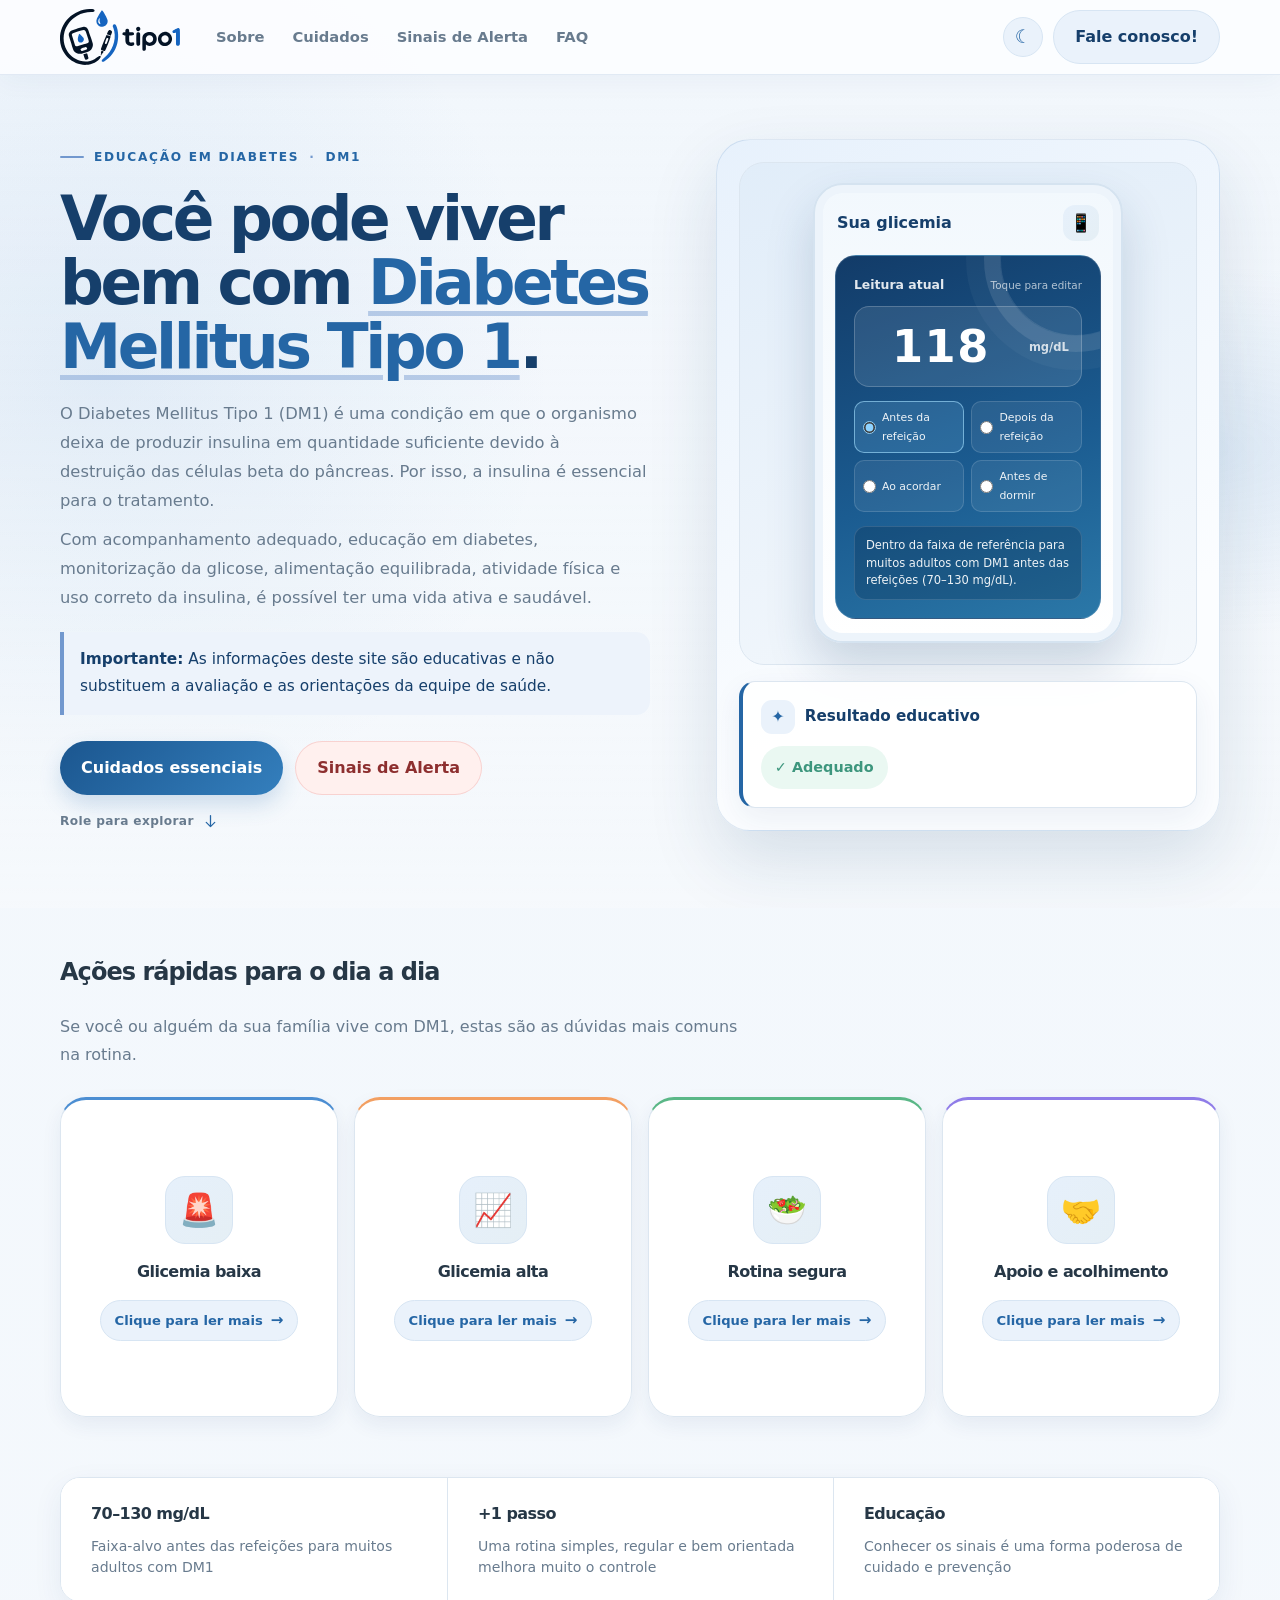
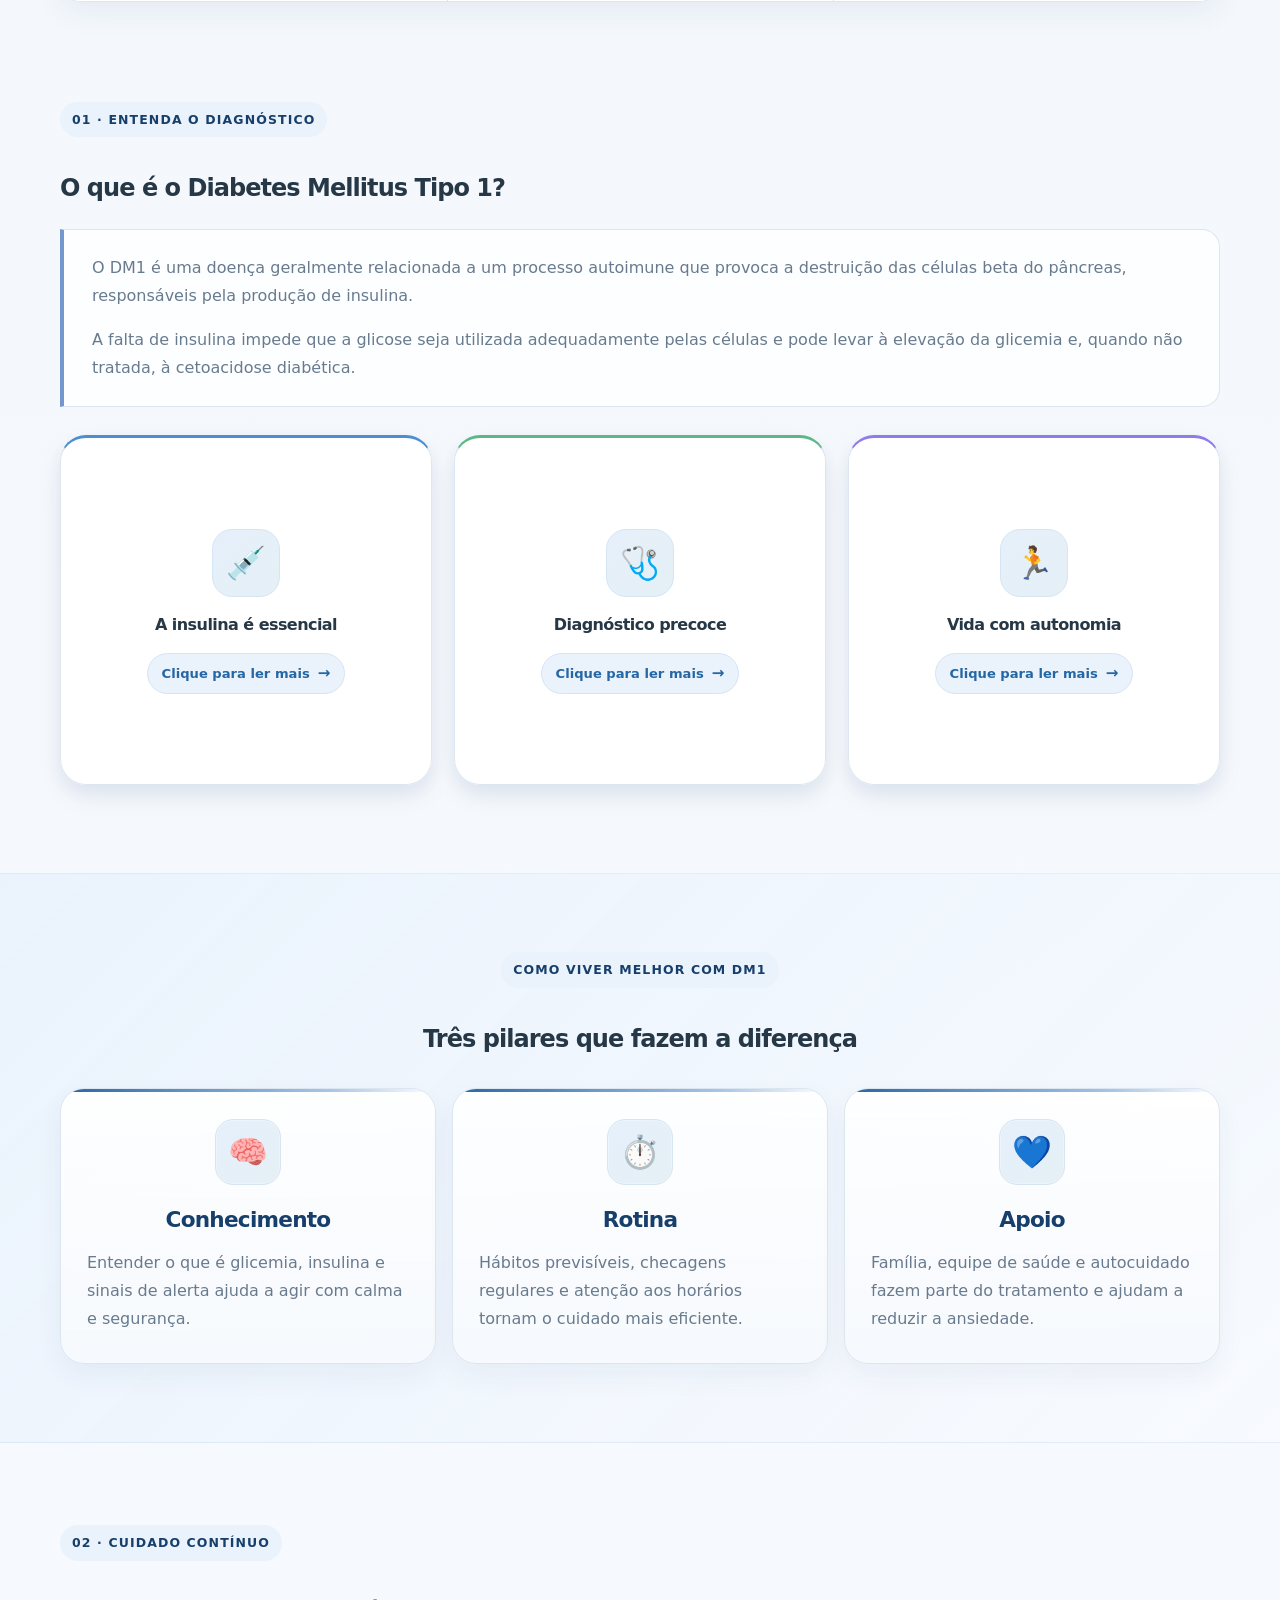
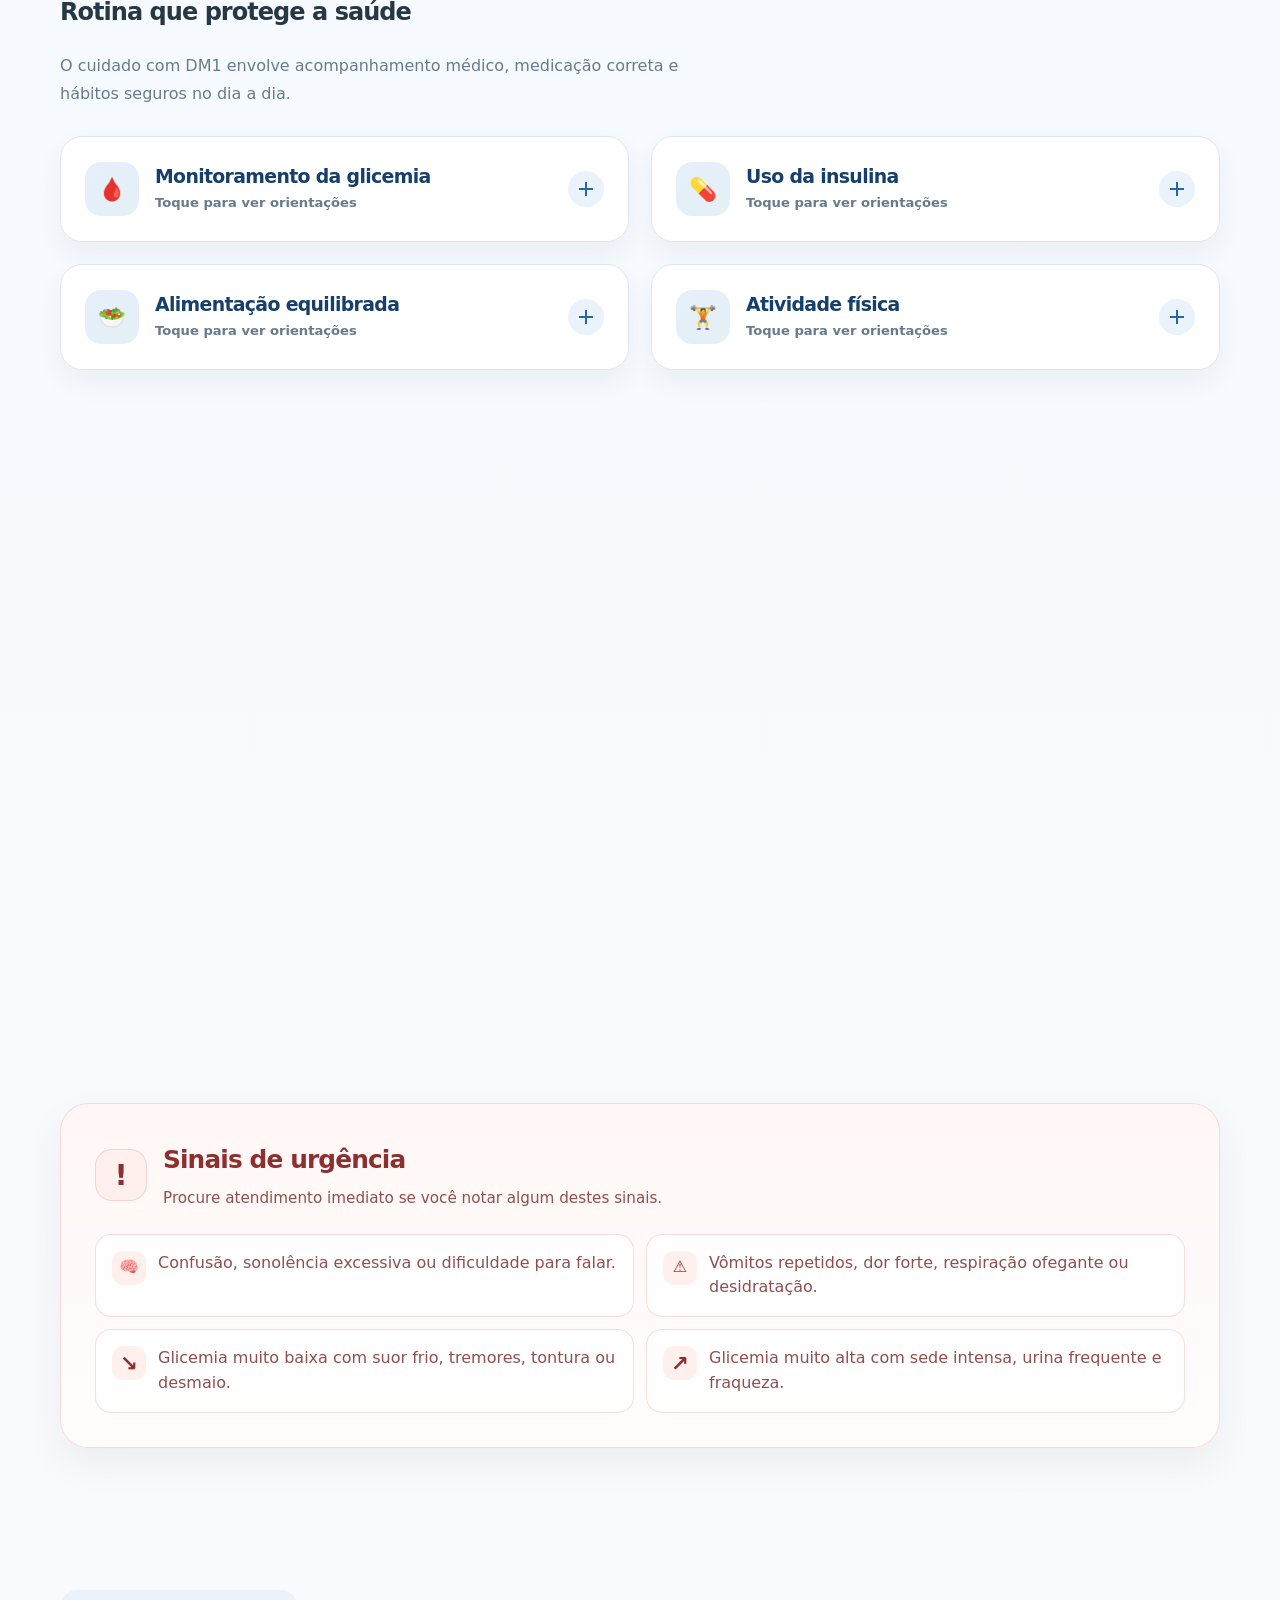
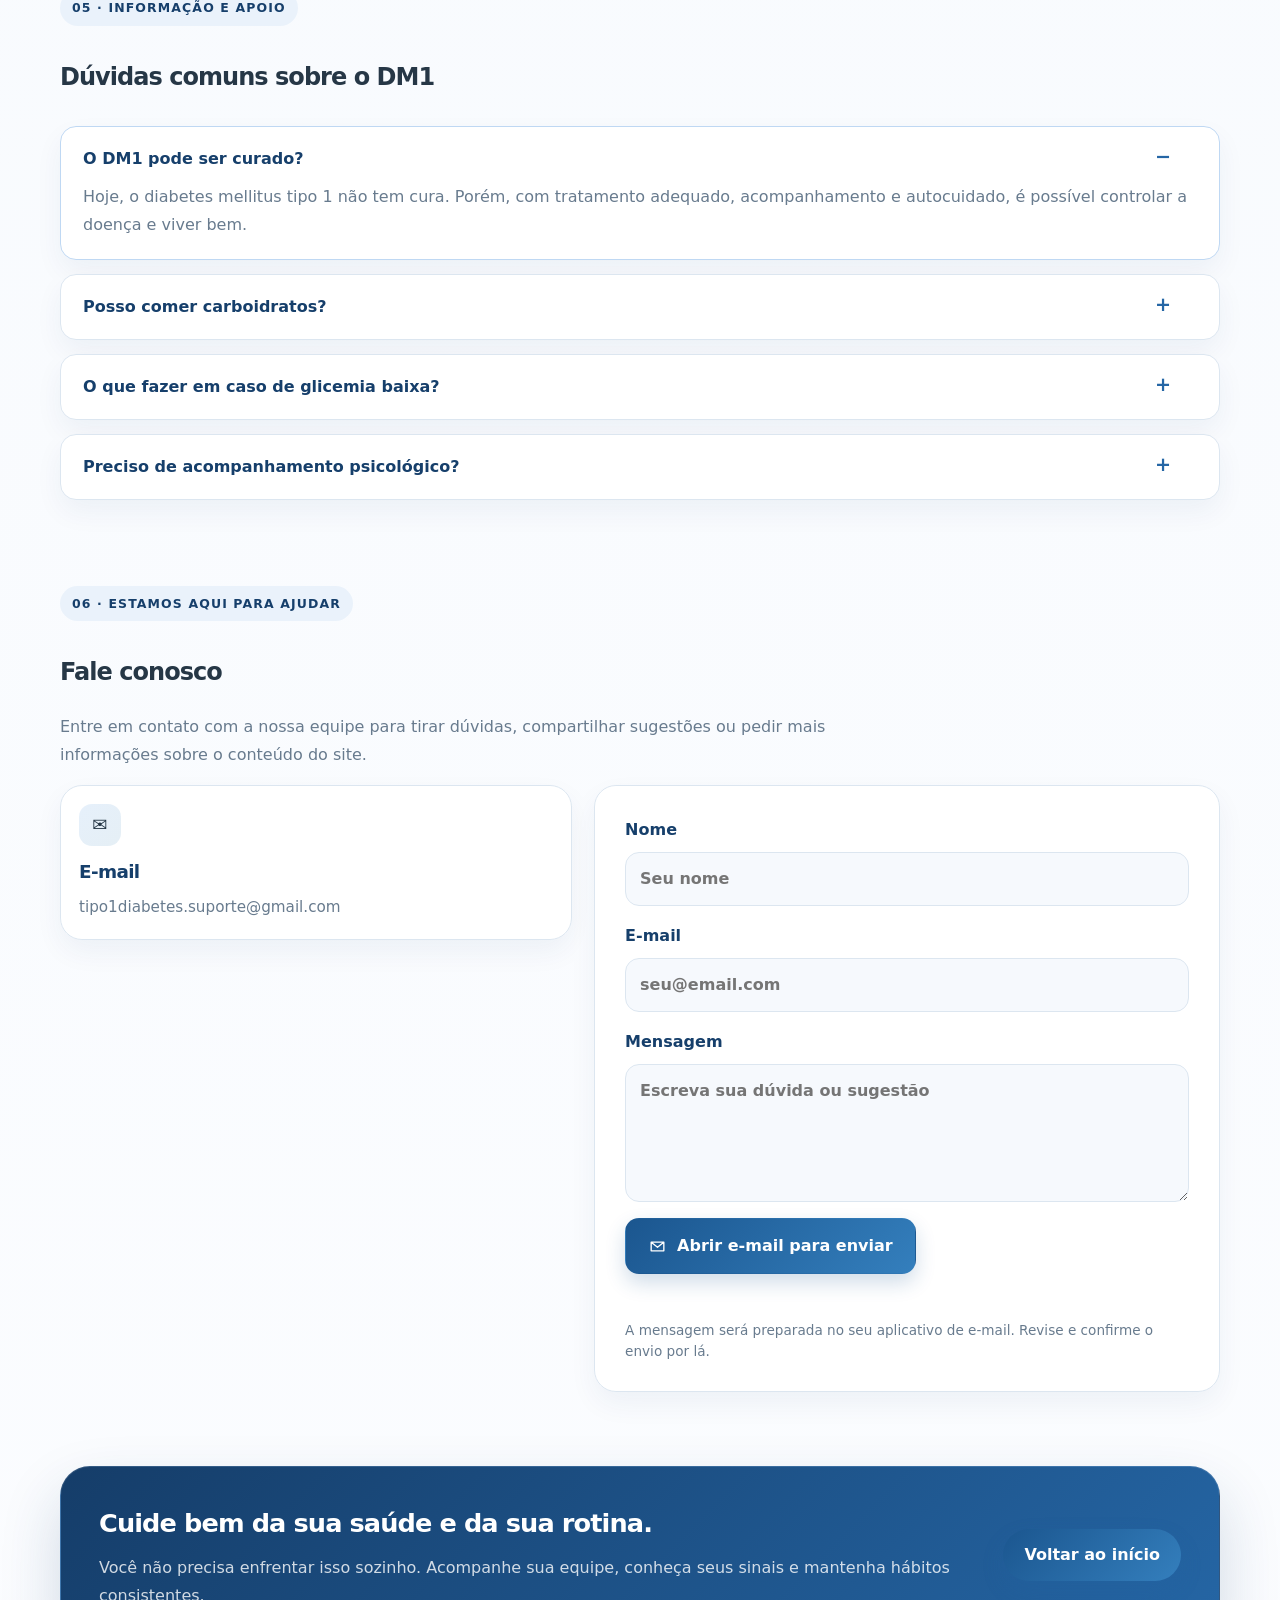
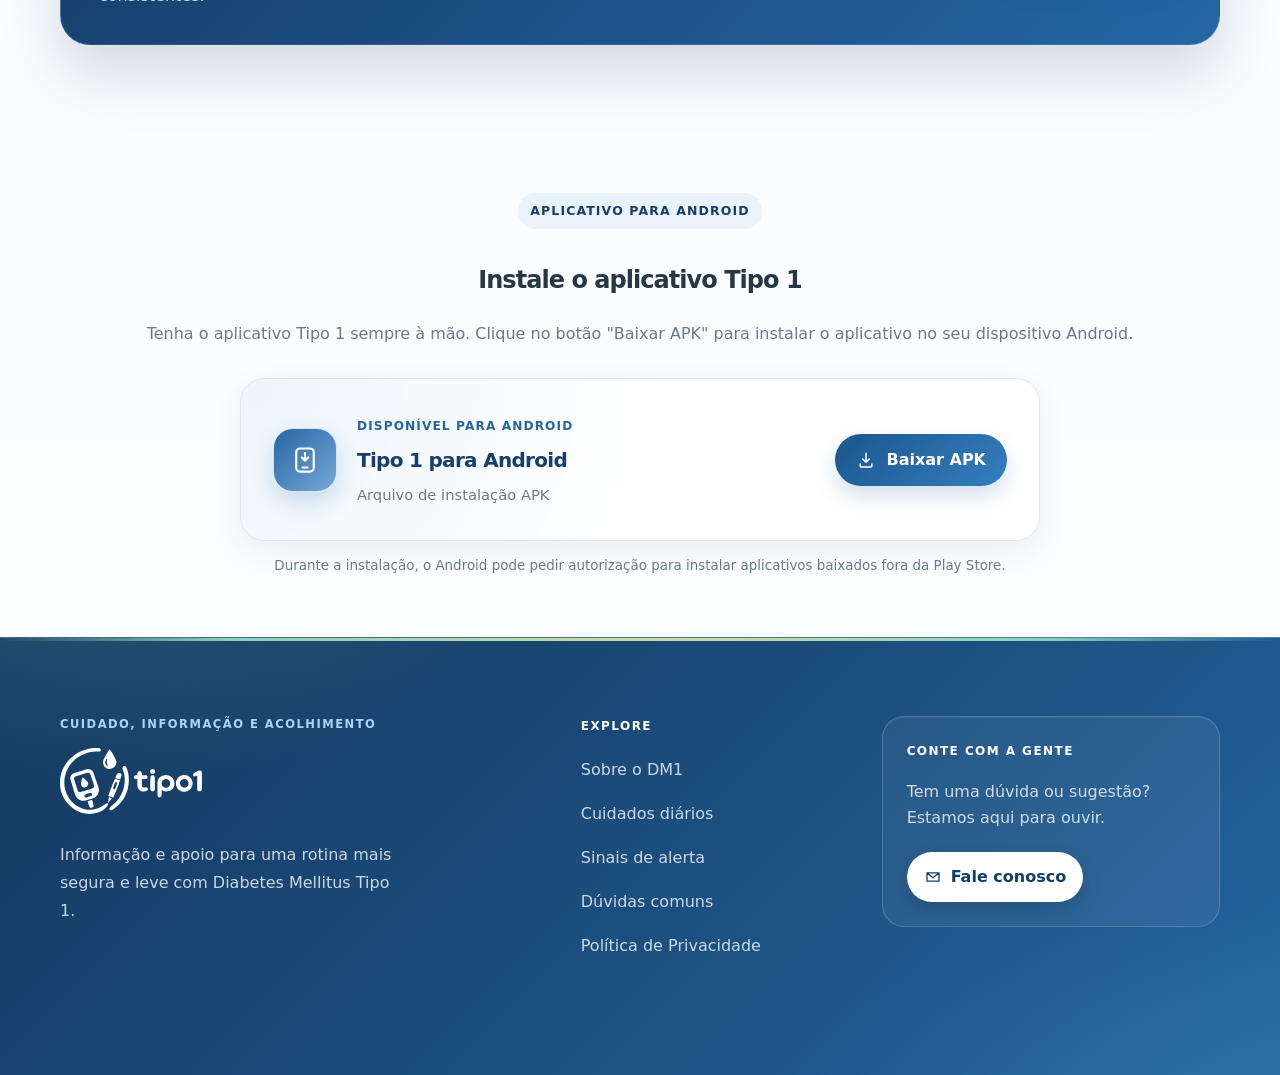
==== index.html @ e5e7ee4b "first commit" ====
<!DOCTYPE html>
<html lang="pt-BR">
<head>
    <meta charset="UTF-8">
    <meta name="viewport" content="width=device-width, initial-scale=1.0">
    <meta name="color-scheme" content="light dark">
    <meta name="description" content="Site informativo para pacientes com diabetes mellitus tipo 1 (DM1), com dicas de autocuidado, alimentação, sinais de alerta e orientações gerais.">
    <title>Tipo 1 | Educação em Diabetes</title>
    <link rel="icon" type="image/svg+xml" href="logo_topo.svg">
    <link rel="stylesheet" href="style.css?v=34">
</head>
<body>
    <!-- Indicador visual do progresso de rolagem. -->
    <div class="scroll-progress" aria-hidden="true">
        <span class="scroll-progress__bar" id="scroll-progress-bar"></span>
    </div>
    <!-- Cabeçalho fixo com navegação, tema e acesso ao contato. -->
    <header>
        <div class="container nav">
            <a href="#top" class="brand" aria-label="Página inicial">
                <img class="brand-logo" src="logo_3.svg" alt="Tipo 1 — Educação em Diabetes">
            </a>
            <nav class="nav-links" aria-label="Navegação principal">
                <a href="#sobre">Sobre</a>
                <a href="#cuidados">Cuidados</a>
                <a href="#alertas">Sinais de Alerta</a>
                <a href="#faq">FAQ</a>
            </nav>
            <button class="theme-toggle" id="theme-toggle" type="button" aria-pressed="false" aria-label="Ativar tema escuro" title="Alternar tema">
                <span class="theme-toggle-icon" aria-hidden="true">☾</span>
            </button>
            <a class="button-secondary" href="#contato">Fale conosco!</a>
        </div>
    </header>

    <main id="top">
        <!-- Apresentação inicial e simulador educativo de glicemia. -->
        <section class="hero">
            <div class="container hero-grid">
                <div>
                    <span class="hero-kicker">Educação em diabetes <span aria-hidden="true">·</span> DM1</span>
                    <h1>Você pode viver bem com <span class="highlight">Diabetes Mellitus Tipo 1</span>.</h1>
                    <div class="subtitle">
                        <p>O Diabetes Mellitus Tipo 1 (DM1) é uma condição em que o organismo deixa de produzir insulina em quantidade suficiente devido à destruição das células beta do pâncreas. Por isso, a insulina é essencial para o tratamento.</p>
                        <details class="hero-more" open>
                            <summary>Como é possível viver bem com DM1?</summary>
                            <p>Com acompanhamento adequado, educação em diabetes, monitorização da glicose, alimentação equilibrada, atividade física e uso correto da insulina, é possível ter uma vida ativa e saudável.</p>
                        </details>
                        <p class="medical-note"><strong>Importante:</strong> As informações deste site são educativas e não substituem a avaliação e as orientações da equipe de saúde.</p>
                    </div>
                    <div class="hero-actions">
                        <a class="button" href="#cuidados">Cuidados essenciais</a>
                        <a class="button-secondary" href="#alertas">Sinais de Alerta</a>
                    </div>
                    <span class="hero-scroll-cue" aria-hidden="true">
                        <span>Role para explorar</span>
                        <svg viewBox="0 0 20 20" fill="none" focusable="false">
                            <path d="M10 3v13m-5-5 5 5 5-5" stroke="currentColor" stroke-width="1.5" stroke-linecap="round" stroke-linejoin="round"/>
                        </svg>
                    </span>
                </div>

                <div class="hero-card">
                    <svg class="hero-art" viewBox="0 0 520 420" fill="none" aria-hidden="true" focusable="false">
                        <circle cx="260" cy="210" r="174" stroke="currentColor" stroke-width="1.5" stroke-dasharray="3 9"/>
                        <circle cx="260" cy="210" r="132" stroke="currentColor" stroke-width="1.5" opacity=".55"/>
                        <path d="M45 256h94l28-50 36 92 39-146 38 104 28-45 26 45h141" stroke="currentColor" stroke-width="3" stroke-linecap="round" stroke-linejoin="round"/>
                        <circle cx="242" cy="152" r="7" fill="currentColor"/>
                        <circle cx="334" cy="256" r="5" fill="currentColor" opacity=".65"/>
                    </svg>
                    <div class="hero-illustration" aria-label="Monitoramento da glicemia">
                        <div class="device">
                            <div class="device-top">
                                <span>Sua glicemia</span>
                                <span>📱</span>
                            </div>
                            <div class="device-screen">
                                <div class="device-header">
                                    <span>Leitura atual</span>
                                    <span class="device-edit-hint">Toque para editar</span>
                                </div>
                                <label for="glicemia" class="sr-only">Informe a glicemia em miligramas por decilitro</label>
                                <div class="device-input-row">
                                    <input id="glicemia" class="device-input" type="number" min="0" step="1" value="118">
                                    <span class="device-unit">mg/dL</span>
                                </div>

                                <div class="measure-options" aria-label="Quando a glicemia foi medida">
                                    <label><input type="radio" name="medida-glicemia" value="antes" checked> Antes da refeição</label>
                                    <label><input type="radio" name="medida-glicemia" value="depois"> Depois da refeição</label>
                                    <label><input type="radio" name="medida-glicemia" value="acordar"> Ao acordar</label>
                                    <label><input type="radio" name="medida-glicemia" value="antes-dormir"> Antes de dormir</label>
                                </div>

                                <div id="glicemia-status" class="result-text" aria-live="polite">Valores-alvo são individualizados. Como referência para muitos adultos com DM1, a SBD usa 70–130 mg/dL antes das refeições e menos de 180 mg/dL após as refeições.</div>
                            </div>
                        </div>
                    </div>
                    <div class="mini-panel" data-state="adequado">
                        <div class="mini-panel-heading">
                            <span class="mini-panel-icon" aria-hidden="true">✦</span>
                            <strong>Resultado educativo</strong>
                        </div>
                        <span id="glicemia-chip" class="chip chip-adequado">Valores variam</span>
                    </div>
                </div>
            </div>
        </section>

        <!-- Cartões rápidos com sinais e orientações essenciais. -->
        <section class="quick-actions" id="acesso-rapido">
            <div class="container">
                <div class="section-header">
                    <h2>Ações rápidas para o dia a dia</h2>
                    <p>Se você ou alguém da sua família vive com DM1, estas são as dúvidas mais comuns na rotina.</p>
                </div>

                <div class="quick-actions-grid">
                    <button class="flashcard quick-card quick-card--blue" type="button" aria-pressed="false" aria-label="Virar cartão sobre glicemia baixa">
                        <span class="flashcard-inner">
                            <span class="flashcard-face flashcard-front">
                                <span class="quick-card__icon" aria-hidden="true">🚨</span>
                                <span class="flashcard-title">Glicemia baixa</span>
                                <span class="flashcard-hint">Clique para ler mais</span>
                            </span>
                            <span class="flashcard-face flashcard-back">
                                <span class="quick-card__icon" aria-hidden="true">✅</span>
                                <span class="flashcard-title">O que observar</span>
                                <span class="flashcard-copy">Sudorese, tremor, tontura ou confusão podem indicar risco de hipoglicemia. Meça a glicemia e siga as orientações da sua equipe de saúde.</span>
                            </span>
                        </span>
                    </button>

                    <button class="flashcard quick-card quick-card--orange" type="button" aria-pressed="false" aria-label="Virar cartão sobre glicemia alta">
                        <span class="flashcard-inner">
                            <span class="flashcard-face flashcard-front">
                                <span class="quick-card__icon" aria-hidden="true">📈</span>
                                <span class="flashcard-title">Glicemia alta</span>
                                <span class="flashcard-hint">Clique para ler mais</span>
                            </span>
                            <span class="flashcard-face flashcard-back">
                                <span class="quick-card__icon" aria-hidden="true">💧</span>
                                <span class="flashcard-title">Sinais que pedem atenção</span>
                                <span class="flashcard-copy">Sede intensa, urina frequente, cansaço e visão turva podem aparecer com glicemia elevada. Registre os valores e confira com a equipe.</span>
                            </span>
                        </span>
                    </button>

                    <button class="flashcard quick-card quick-card--green" type="button" aria-pressed="false" aria-label="Virar cartão sobre rotina segura">
                        <span class="flashcard-inner">
                            <span class="flashcard-face flashcard-front">
                                <span class="quick-card__icon" aria-hidden="true">🥗</span>
                                <span class="flashcard-title">Rotina segura</span>
                                <span class="flashcard-hint">Clique para ler mais</span>
                            </span>
                            <span class="flashcard-face flashcard-back">
                                <span class="quick-card__icon" aria-hidden="true">🥤</span>
                                <span class="flashcard-title">Cuidados do dia a dia</span>
                                <span class="flashcard-copy">Alimentação equilibrada, hidratação, atividade física adequada e acompanhamento médico ajudam a manter o equilíbrio glicêmico.</span>
                            </span>
                        </span>
                    </button>

                    <button class="flashcard quick-card quick-card--purple" type="button" aria-pressed="false" aria-label="Virar cartão sobre apoio e acolhimento">
                        <span class="flashcard-inner">
                            <span class="flashcard-face flashcard-front">
                                <span class="quick-card__icon" aria-hidden="true">🤝</span>
                                <span class="flashcard-title">Apoio e acolhimento</span>
                                <span class="flashcard-hint">Clique para ler mais</span>
                            </span>
                            <span class="flashcard-face flashcard-back">
                                <span class="quick-card__icon" aria-hidden="true">💙</span>
                                <span class="flashcard-title">Você não está sozinho</span>
                                <span class="flashcard-copy">Família, amigos, equipe de saúde e uma rotina consistente fazem muita diferença no cuidado com a diabetes tipo 1.</span>
                            </span>
                        </span>
                    </button>
                </div>
            </div>
        </section>

        <!-- Resumo visual de informações importantes. -->
        <section class="stat-band">
            <div class="container stat-grid">
                <div class="stat-item">
                    <strong>70–130 mg/dL</strong>
                    <span>Faixa-alvo antes das refeições para muitos adultos com DM1</span>
                </div>
                <div class="stat-item">
                    <strong>+1 passo</strong>
                    <span>Uma rotina simples, regular e bem orientada melhora muito o controle</span>
                </div>
                <div class="stat-item">
                    <strong>Educação</strong>
                    <span>Conhecer os sinais é uma forma poderosa de cuidado e prevenção</span>
                </div>
            </div>
        </section>

        <!-- Explicação sobre DM1 e cartões interativos de informação. -->
        <section id="sobre">
            <div class="container">
                <div class="section-header">
                    <span class="eyebrow">01 · Entenda o diagnóstico</span>
                    <h2>O que é o Diabetes Mellitus Tipo 1?</h2>
                    <div class="section-copy">
                        <p>O DM1 é uma doença geralmente relacionada a um processo autoimune que provoca a destruição das células beta do pâncreas, responsáveis pela produção de insulina.</p>
                        <p>A falta de insulina impede que a glicose seja utilizada adequadamente pelas células e pode levar à elevação da glicemia e, quando não tratada, à cetoacidose diabética.</p>
                    </div>
                </div>

                <div class="cards-grid">
                    <button class="flashcard info-card info-flashcard info-flashcard--blue" type="button" aria-pressed="false" aria-label="Virar cartão: a insulina é essencial">
                        <span class="flashcard-inner">
                            <span class="flashcard-face flashcard-front">
                                <span class="quick-card__icon" aria-hidden="true">💉</span>
                                <span class="flashcard-title">A insulina é essencial</span>
                                <span class="flashcard-hint">Clique para ler mais</span>
                            </span>
                            <span class="flashcard-face flashcard-back">
                                <span class="quick-card__icon" aria-hidden="true">🩺</span>
                                <span class="flashcard-title">Tratamento indispensável</span>
                                <span class="flashcard-copy">Para quem tem DM1, a insulina é indispensável. Não interrompa o tratamento por conta própria: a falta de insulina pode causar descompensação metabólica e cetoacidose diabética. O tipo, a dose e os horários devem ser definidos individualmente pela equipe de saúde.</span>
                            </span>
                        </span>
                    </button>

                    <button class="flashcard info-card info-flashcard info-flashcard--green" type="button" aria-pressed="false" aria-label="Virar cartão: diagnóstico precoce">
                        <span class="flashcard-inner">
                            <span class="flashcard-face flashcard-front">
                                <span class="quick-card__icon" aria-hidden="true">🩺</span>
                                <span class="flashcard-title">Diagnóstico precoce</span>
                                <span class="flashcard-hint">Clique para ler mais</span>
                            </span>
                            <span class="flashcard-face flashcard-back">
                                <span class="quick-card__icon" aria-hidden="true">🔎</span>
                                <span class="flashcard-title">Fique atento aos sinais</span>
                                <span class="flashcard-copy">Sede intensa, urina frequente, emagrecimento, cansaço e visão embaçada podem surgir rapidamente. Procure atendimento médico o quanto antes para avaliação.</span>
                            </span>
                        </span>
                    </button>

                    <button class="flashcard info-card info-flashcard info-flashcard--purple" type="button" aria-pressed="false" aria-label="Virar cartão: vida com autonomia">
                        <span class="flashcard-inner">
                            <span class="flashcard-face flashcard-front">
                                <span class="quick-card__icon" aria-hidden="true">🏃</span>
                                <span class="flashcard-title">Vida com autonomia</span>
                                <span class="flashcard-hint">Clique para ler mais</span>
                            </span>
                            <span class="flashcard-face flashcard-back">
                                <span class="quick-card__icon" aria-hidden="true">💙</span>
                                <span class="flashcard-title">Uma vida ativa é possível</span>
                                <span class="flashcard-copy">Com educação em diabetes, acompanhamento regular e hábitos saudáveis, quem vive com DM1 pode manter uma rotina ativa e reduzir o risco de complicações.</span>
                            </span>
                        </span>
                    </button>
                </div>
            </div>
        </section>

        <!-- Três pilares que apoiam o cuidado contínuo. -->
        <section class="pillars">
            <div class="container">
                <div class="section-header section-header--centered">
                    <span class="eyebrow">Como viver melhor com DM1</span>
                    <h2>Três pilares que fazem a diferença</h2>
                </div>

                <div class="pillar-grid">
                    <article class="pillar-card">
                        <div class="pillar-icon">🧠</div>
                        <h3>Conhecimento</h3>
                        <p>Entender o que é glicemia, insulina e sinais de alerta ajuda a agir com calma e segurança.</p>
                    </article>

                    <article class="pillar-card">
                        <div class="pillar-icon">⏱️</div>
                        <h3>Rotina</h3>
                        <p>Hábitos previsíveis, checagens regulares e atenção aos horários tornam o cuidado mais eficiente.</p>
                    </article>

                    <article class="pillar-card">
                        <div class="pillar-icon">💙</div>
                        <h3>Apoio</h3>
                        <p>Família, equipe de saúde e autocuidado fazem parte do tratamento e ajudam a reduzir a ansiedade.</p>
                    </article>
                </div>
            </div>
        </section>

        <!-- Orientações de rotina organizadas em cartões expansíveis. -->
        <section id="cuidados">
            <div class="container">
                <div class="section-header">
                    <span class="eyebrow">02 · Cuidado contínuo</span>
                    <h2>Rotina que protege a saúde</h2>
                    <p>O cuidado com DM1 envolve acompanhamento médico, medicação correta e hábitos seguros no dia a dia.</p>
                </div>

                <div class="timeline">
                    <details class="routine-card">
                        <summary>
                            <span class="icon" aria-hidden="true">🩸</span>
                            <span class="routine-card__heading">
                                <span class="routine-card__title">Monitoramento da glicemia</span>
                                <span class="routine-card__hint">Toque para ver orientações</span>
                            </span>
                        </summary>
                        <ul class="checklist">
                            <li>Verificar os níveis de glicose conforme orientação médica.</li>
                            <li>Registrar valores antes e depois das refeições e em momentos importantes do dia.</li>
                            <li>Observar padrões e compartilhar com a equipe de saúde.</li>
                        </ul>
                    </details>

                    <details class="routine-card">
                        <summary>
                            <span class="icon" aria-hidden="true">💊</span>
                            <span class="routine-card__heading">
                                <span class="routine-card__title">Uso da insulina</span>
                                <span class="routine-card__hint">Toque para ver orientações</span>
                            </span>
                        </summary>
                        <ul class="checklist">
                            <li>Usar os tipos e horários de insulina indicados pelo médico.</li>
                            <li>Evitar pular doses sem orientação profissional.</li>
                            <li>Ficar atento a sintomas de hipoglicemia e hiperglicemia.</li>
                        </ul>
                    </details>

                    <details class="routine-card">
                        <summary>
                            <span class="icon" aria-hidden="true">🥗</span>
                            <span class="routine-card__heading">
                                <span class="routine-card__title">Alimentação equilibrada</span>
                                <span class="routine-card__hint">Toque para ver orientações</span>
                            </span>
                        </summary>
                        <ul class="checklist">
                            <li>Priorizar alimentos integrais, legumes, proteínas e carboidratos de qualidade.</li>
                            <li>Atentar às porções para evitar picos de glicemia.</li>
                            <li>Manter hidratação adequada ao longo do dia.</li>
                        </ul>
                    </details>

                    <details class="routine-card">
                        <summary>
                            <span class="icon" aria-hidden="true">🏋️</span>
                            <span class="routine-card__heading">
                                <span class="routine-card__title">Atividade física</span>
                                <span class="routine-card__hint">Toque para ver orientações</span>
                            </span>
                        </summary>
                        <ul class="checklist">
                            <li>Praticar atividade física com orientação, de acordo com a rotina.</li>
                            <li>Monitorar a glicose antes e depois do exercício.</li>
                            <li>Ensinar a família a reconhecer sinais de risco.</li>
                        </ul>
                    </details>
                </div>
            </div>
        </section>

        <!-- Sugestões práticas para manhã, dia e noite. -->
        <section id="rotina-diaria">
            <div class="container">
                <div class="section-header">
                    <span class="eyebrow">03 · Organização prática</span>
                    <h2>Checklist para o dia a dia</h2>
                </div>

                <div class="tips-grid">
                    <div class="tip-card">
                        <h3>Manhã ☀️</h3>
                        <p>Verifique a glicemia, tome a insulina conforme orientação médica e tenha um café da manhã equilibrado.</p>
                    </div>

                    <div class="tip-card">
                        <h3>Durante o dia 🔎</h3>
                        <p>Observe sinais de cansaço, suor frio, tontura ou sede excessiva e ajuste a rotina conforme a sua equipe orientar.</p>
                    </div>

                    <div class="tip-card">
                        <h3>Noite 🌙</h3>
                        <p>Faça o registro da glicemia, cuide do sono e mantenha a alimentação adequada para evitar oscilações.</p>
                    </div>
                </div>
            </div>
        </section>

        <!-- Sinais de urgência que indicam quando buscar ajuda. -->
        <section id="alertas">
            <div class="container">
                <div class="section-header">
                    <span class="eyebrow">04 · Segurança</span>
                    <h2>Quando buscar ajuda imediata</h2>
                </div>

                <div class="alert-box">
                    <div class="alert-heading">
                        <span class="alert-heading-icon" aria-hidden="true">!</span>
                        <div>
                            <h3>Sinais de urgência</h3>
                            <p>Procure atendimento imediato se você notar algum destes sinais.</p>
                        </div>
                    </div>
                    <ul class="alert-list">
                        <li><span class="alert-item-icon" aria-hidden="true">🧠</span><span>Confusão, sonolência excessiva ou dificuldade para falar.</span></li>
                        <li><span class="alert-item-icon" aria-hidden="true">⚠️</span><span>Vômitos repetidos, dor forte, respiração ofegante ou desidratação.</span></li>
                        <li><span class="alert-item-icon" aria-hidden="true">↘</span><span>Glicemia muito baixa com suor frio, tremores, tontura ou desmaio.</span></li>
                        <li><span class="alert-item-icon" aria-hidden="true">↗</span><span>Glicemia muito alta com sede intensa, urina frequente e fraqueza.</span></li>
                    </ul>
                </div>
            </div>
        </section>

        <!-- Respostas para dúvidas comuns sobre DM1. -->
        <section id="faq">
            <div class="container">
                <div class="section-header">
                    <span class="eyebrow">05 · Informação e apoio</span>
                    <h2>Dúvidas comuns sobre o DM1</h2>
                </div>

                <details open>
                    <summary>O DM1 pode ser curado?</summary>
                    <p>Hoje, o diabetes mellitus tipo 1 não tem cura. Porém, com tratamento adequado, acompanhamento e autocuidado, é possível controlar a doença e viver bem.</p>
                </details>

                <details>
                    <summary>Posso comer carboidratos?</summary>
                    <p>Sim. Carboidratos fazem parte da alimentação, mas é importante escolher fontes de qualidade e observar a quantidade, o horário e a relação com a insulina.</p>
                </details>

                <details>
                    <summary>O que fazer em caso de glicemia baixa?</summary>
                    <p>Se a glicemia estiver muito baixa, siga as orientações do seu médico ou da equipe de saúde. Em geral, é necessário consumir uma fonte rápida de carboidratos e repetir a verificação em seguida.</p>
                </details>

                <details>
                    <summary>Preciso de acompanhamento psicológico?</summary>
                    <p>Nem sempre, mas muitas pessoas se beneficiam do apoio emocional para lidar com a rotina, a ansiedade e os desafios do tratamento.</p>
                </details>
            </div>
        </section>

        <!-- Formulário de contato e endereço de e-mail da equipe. -->
        <section id="contato">
            <div class="container contact-wrap">
                <div class="section-header contact-header">
                    <span class="eyebrow">06 · Estamos aqui para ajudar</span>
                    <h2>Fale conosco</h2>
                    <p>Entre em contato com a nossa equipe para tirar dúvidas, compartilhar sugestões ou pedir mais informações sobre o conteúdo do site.</p>
                </div>

                <div class="contact-grid">
                    <article class="info-card contact-card">
                        <div class="icon" aria-hidden="true">✉️</div>
                        <h3>E-mail</h3>
                        <p><a href="mailto:tipo1diabetes.suporte@gmail.com">tipo1diabetes.suporte@gmail.com</a></p>
                    </article>

                    <form class="contact-form" id="contact-form">
                        <label>
                            Nome
                            <input type="text" name="nome" placeholder="Seu nome" required>
                        </label>
                        <label>
                            E-mail
                            <input type="email" name="email" placeholder="seu@email.com" required>
                        </label>
                        <label>
                            Mensagem
                            <textarea name="mensagem" rows="4" placeholder="Escreva sua dúvida ou sugestão" required></textarea>
                        </label>
                        <button type="submit" class="button contact-submit" aria-describedby="contact-note">
                            <svg viewBox="0 0 24 24" aria-hidden="true" focusable="false">
                                <path d="M4 6.5h16v11H4zM4.5 7l7.5 6 7.5-6" fill="none" stroke="currentColor" stroke-width="1.7" stroke-linecap="round" stroke-linejoin="round"/>
                            </svg>
                            <span>Abrir e-mail para enviar</span>
                        </button>
                        <p class="form-status" id="contact-status" role="status" aria-live="polite"></p>
                        <p class="contact-note" id="contact-note">A mensagem será preparada no seu aplicativo de e-mail. Revise e confirme o envio por lá.</p>
                    </form>
                </div>
            </div>
        </section>

        <!-- Chamada final para retomar o início da página. -->
        <section class="cta-section">
            <div class="container">
                <div class="cta">
                    <div>
                        <h3>Cuide bem da sua saúde e da sua rotina.</h3>
                        <p>Você não precisa enfrentar isso sozinho. Acompanhe sua equipe, conheça seus sinais e mantenha hábitos consistentes.</p>
                    </div>
                    <a class="button" href="#top">Voltar ao início</a>
                </div>
            </div>
        </section>

        <!-- Download do aplicativo Android, com aviso sobre a instalação do APK. -->
        <section id="download-app">
            <div class="container">
                <div class="section-header section-header--centered">
                    <span class="eyebrow">Aplicativo para Android</span>
                    <h2>Instale o aplicativo Tipo 1</h2>
                    <p>Tenha o aplicativo Tipo 1 sempre à mão. Clique no botão "Baixar APK" para instalar o aplicativo no seu dispositivo Android.</p>
                </div>
                <div class="app-download-card">
                    <div class="app-download-icon" aria-hidden="true">
                        <svg viewBox="0 0 24 24" fill="none" focusable="false">
                            <rect x="5" y="2.75" width="14" height="18.5" rx="3" stroke="currentColor" stroke-width="1.7"/>
                            <path d="M10 18h4" stroke="currentColor" stroke-width="1.7" stroke-linecap="round"/>
                            <path d="M12 6.5v6m-2.5-2.5 2.5 2.5 2.5-2.5" stroke="currentColor" stroke-width="1.7" stroke-linecap="round" stroke-linejoin="round"/>
                        </svg>
                    </div>
                    <div class="app-download-info">
                        <span class="app-download-label">Disponível para Android</span>
                        <h3>Tipo 1 para Android</h3>
                        <p>Arquivo de instalação APK</p>
                    </div>
                    <a class="button app-download-button" href="./app-release.apk" download="tipo1-android.apk">
                        <svg viewBox="0 0 24 24" fill="none" aria-hidden="true" focusable="false">
                            <path d="M12 3.75v11m-4-4 4 4 4-4M5 16.75v2.5a1 1 0 0 0 1 1h12a1 1 0 0 0 1-1v-2.5" stroke="currentColor" stroke-width="1.8" stroke-linecap="round" stroke-linejoin="round"/>
                        </svg>
                        <span>Baixar APK</span>
                    </a>
                </div>
                <p class="app-download-note">Durante a instalação, o Android pode pedir autorização para instalar aplicativos baixados fora da Play Store.</p>
            </div>
        </section>
    </main>

    <!-- Navegação complementar, contato e aviso educativo. -->
    <footer>
        <div class="container footer-inner">
            <div class="footer-main">
                <span class="footer-kicker">Cuidado, informação e acolhimento</span>
                <a href="#top" class="brand footer-brand" aria-label="Tipo 1 — voltar ao início">
                    <img class="brand-logo" src="logo_3.svg" alt="Tipo 1 — Educação em Diabetes">
                </a>
                <p>Informação e apoio para uma rotina mais segura e leve com Diabetes Mellitus Tipo 1.</p>
            </div>

            <nav class="footer-nav" aria-label="Links do rodapé">
                <strong>Explore</strong>
                <a href="#sobre">Sobre o DM1</a>
                <a href="#cuidados">Cuidados diários</a>
                <a href="#alertas">Sinais de alerta</a>
                <a href="#faq">Dúvidas comuns</a>
                <a href="./politica-de-privacidade/">Política de Privacidade</a>
            </nav>

            <div class="footer-contact">
                <strong>Conte com a gente</strong>
                <p>Tem uma dúvida ou sugestão? Estamos aqui para ouvir.</p>
                <a href="mailto:tipo1diabetes.suporte@gmail.com">
                    <svg viewBox="0 0 24 24" aria-hidden="true" focusable="false">
                        <path d="M4 6.5h16v11H4zM4.5 7l7.5 6 7.5-6" fill="none" stroke="currentColor" stroke-width="1.8" stroke-linecap="round" stroke-linejoin="round"/>
                    </svg>
                    <span>Fale conosco</span>
                </a>
            </div>
        </div>
        <div class="container footer-bottom">
            <span>© <span id="year"></span> Tipo 1</span>
            <span>Conteúdo educativo — não substitui a orientação da equipe de saúde.</span>
            <a href="#top">Voltar ao início ↑</a>
        </div>
    </footer>

    <button class="back-to-top" id="back-to-top" type="button" aria-label="Voltar ao início" aria-hidden="true" tabindex="-1">
        <svg viewBox="0 0 24 24" aria-hidden="true" focusable="false">
            <path d="M12 19V5m-6 6 6-6 6 6" fill="none" stroke="currentColor" stroke-width="1.8" stroke-linecap="round" stroke-linejoin="round"/>
        </svg>
    </button>

    <!-- Interações da página e atualizações dinâmicas. -->
    <script src="script.js?v=17" defer></script>
</body>
</html>
---- style.css ----
/* Cores, fundos e sombras do tema claro. */
:root {
    --primary: #2566a5;
    --primary-dark: #163f6b;
    --accent: #7298ce;
    --accent-soft: #edf3fb;
    --success: #3d967d;
    --text: #263746;
    --muted: #687b8e;
    --border: #dce6f0;
    --shadow: 0 22px 54px rgba(22, 63, 107, 0.12);
    --shadow-soft: 0 10px 30px rgba(22, 63, 107, 0.07);
    --page-background:
        radial-gradient(circle at 8% 5%, rgba(93, 151, 211, 0.13), transparent 28rem),
        linear-gradient(180deg, #f2f7fc 0%, #fcfdff 100%);
    --header-background: rgba(252, 253, 255, 0.9);
    --header-border: rgba(37, 102, 165, 0.12);
    --surface: #ffffff;
    --surface-soft: #f6f9fd;
    --surface-glass: rgba(255, 255, 255, 0.78);
    --surface-card: rgba(255, 255, 255, 0.92);
    --surface-blue: #eaf2fb;
    --surface-blue-border: #d7e5f3;
    --surface-icon: linear-gradient(135deg, #e6f0fb, #e5eff5);
    --brand-background: linear-gradient(135deg, #2566a5, #78a9d6);
    --focus-outline: rgba(37, 102, 165, 0.55);
    --theme-toggle-background: var(--surface-blue);
    --theme-toggle-border: var(--surface-blue-border);
    --theme-toggle-color: var(--primary);
    --theme-toggle-shadow: none;
    --theme-toggle-hover: var(--surface-soft);
    --button-background: linear-gradient(135deg, #1b568f, #347fbd);
    --hero-card-background: linear-gradient(155deg, #e7f1fc 0%, #fbfdff 72%);
    --illustration-background: linear-gradient(160deg, #e1edf9 0%, #f4f8fc 100%);
    --device-background: linear-gradient(180deg, #f2f8fd 0%, #ffffff 100%);
    --device-border: #d5e3f0;
    --device-inset: #edf4fb;
    --device-screen: linear-gradient(160deg, #123b68 0%, #1b5c91 58%, #2b78a8 100%);
    --device-screen-highlight: rgba(255, 255, 255, 0.1);
    --alert-item-background: rgba(255, 255, 255, 0.72);
    --alert-icon-background: #fff0ee;
    --alert-border: rgba(217, 75, 75, 0.18);
    --checklist-background: rgba(255, 255, 255, 0.8);
    --alert-background: linear-gradient(180deg, #fff7f6 0%, #fffdfc 100%);
    --alert-title: #8d2f2f;
    --alert-text: #8f4f4f;
    --tips-background: linear-gradient(180deg, #ffffff 0%, #f7faff 100%);
    --faq-open-border: #bfd8f3;
    --cta-background: linear-gradient(135deg, #153d69, #2566a5);
    --footer-background: linear-gradient(135deg, #14385f, #1e5588 68%, #2566a5);
    --footer-text: rgba(255, 255, 255, 0.78);
    --footer-heading: #ffffff;
    --footer-border: rgba(255, 255, 255, 0.18);
    --chip-adequate-background: #eaf8f2;
    --chip-warning-background: #fff2e0;
    --chip-warning-text: #b97600;
    --chip-critical-background: #ffe9e9;
    --chip-critical-text: #b93b3b;
    --radius-card: 22px;
    color-scheme: only light;
}

/* Sobrescreve as cores do tema claro quando o tema escuro está ativo. */
:root[data-theme="dark"] {
    --primary: #86b9ec;
    --primary-dark: #deebf8;
    --accent: #a6c7ed;
    --accent-soft: #293748;
    --success: #7cc7a8;
    --text: #e7edf5;
    --muted: #b1bfce;
    --border: #304256;
    --shadow: 0 22px 54px rgba(0, 0, 0, 0.3);
    --shadow-soft: 0 10px 30px rgba(0, 0, 0, 0.2);
    --page-background:
        radial-gradient(circle at 8% 5%, rgba(63, 111, 163, 0.17), transparent 28rem),
        linear-gradient(180deg, #111b27 0%, #151f2b 100%);
    --header-background: rgba(17, 27, 39, 0.94);
    --header-border: rgba(134, 185, 236, 0.14);
    --surface: #1b2938;
    --surface-soft: #202f3f;
    --surface-glass: rgba(27, 41, 56, 0.9);
    --surface-card: rgba(27, 41, 56, 0.96);
    --surface-blue: #20354a;
    --surface-blue-border: #354b60;
    --surface-icon: linear-gradient(135deg, #263d53, #25445b);
    --brand-background: linear-gradient(135deg, #386b99, #4c86b5);
    --focus-outline: rgba(134, 185, 236, 0.75);
    --theme-toggle-background: var(--surface-blue);
    --theme-toggle-border: var(--border);
    --theme-toggle-color: var(--primary);
    --theme-toggle-shadow: none;
    --theme-toggle-hover: var(--surface-soft);
    --button-background: linear-gradient(135deg, #326fa9, #4385c1);
    --hero-card-background: linear-gradient(155deg, #20354a 0%, #1a2837 72%);
    --illustration-background: linear-gradient(160deg, #263c51 0%, #1d2c3b 100%);
    --device-background: linear-gradient(180deg, #23374b 0%, #1a2938 100%);
    --device-border: #3b5064;
    --device-inset: #263b50;
    --device-screen: linear-gradient(160deg, #0e2942 0%, #143c5d 58%, #1a4b6d 100%);
    --device-screen-highlight: rgba(255, 255, 255, 0.08);
    --alert-item-background: rgba(255, 255, 255, 0.045);
    --alert-icon-background: rgba(255, 180, 173, 0.12);
    --alert-border: rgba(255, 140, 140, 0.2);
    --checklist-background: rgba(32, 47, 63, 0.88);
    --alert-background: linear-gradient(180deg, #382a2d 0%, #2d272d 100%);
    --alert-title: #ffb4ad;
    --alert-text: #e6b3af;
    --tips-background: linear-gradient(180deg, #202f3f 0%, #1b2938 100%);
    --faq-open-border: #4a6681;
    --cta-background: linear-gradient(135deg, #244b70, #28699d);
    --footer-background: linear-gradient(135deg, #101a27, #17283b 68%, #1a344c);
    --footer-text: rgba(231, 237, 245, 0.76);
    --footer-heading: #ffffff;
    --footer-border: rgba(231, 237, 245, 0.16);
    --chip-adequate-background: #1f3d39;
    --chip-warning-background: #493924;
    --chip-warning-text: #ffd07c;
    --chip-critical-background: #492f34;
    --chip-critical-text: #ffaaa7;
    color-scheme: only dark;
}

/* Regras gerais de tipografia, foco, links e largura do conteúdo. */
* { box-sizing: border-box; }

html {
    scroll-behavior: smooth;
    scroll-padding-top: 88px;
    font-family: "Aptos", "Segoe UI Variable", "Segoe UI", system-ui, sans-serif;
    font-synthesis: none;
}

.scroll-progress {
    position: fixed;
    inset: 0 0 auto;
    z-index: 30;
    height: 4px;
    pointer-events: none;
}

.scroll-progress__bar {
    display: block;
    width: 100%;
    height: 100%;
    transform: scaleX(0);
    transform-origin: left center;
    background: linear-gradient(90deg, var(--success), #62b8e8, var(--primary));
}

body {
    margin: 0;
    background: var(--page-background);
    color: var(--text);
    line-height: 1.75;
    -webkit-font-smoothing: antialiased;
    text-rendering: optimizeLegibility;
    animation: page-arrive 500ms ease-out both;
}

@keyframes page-arrive {
    from { opacity: 0; }
    to { opacity: 1; }
}

p,
.checklist li,
.alert-box li {
    text-align: left;
    hyphens: none;
}

h1,
h2,
h3 {
    letter-spacing: -0.025em;
}

a {
    color: inherit;
    text-decoration: none;
}

a:focus-visible,
button:focus-visible,
input:focus-visible,
summary:focus-visible {
    outline: 3px solid var(--focus-outline);
    outline-offset: 3px;
}

img {
    max-width: 100%;
    display: block;
}

.container {
    width: min(1160px, calc(100% - clamp(28px, 5vw, 40px)));
    margin: 0 auto;
}

/* Cabeçalho fixo, identidade visual e navegação. */
header {
    background: var(--header-background);
    backdrop-filter: blur(10px);
    -webkit-backdrop-filter: blur(10px);
    position: sticky;
    top: 0;
    z-index: 20;
    border-bottom: 1px solid var(--header-border);
}

.nav {
    display: flex;
    align-items: center;
    justify-content: space-between;
    min-height: 78px;
    gap: 24px;
}

.brand {
    display: flex;
    align-items: center;
    gap: 12px;
    font-weight: 700;
    color: var(--primary-dark);
}

.brand-logo {
    display: block;
    width: 120px;
    height: 56px;
    object-fit: contain;
}

:root[data-theme="dark"] .nav .brand-logo {
    filter: brightness(0) invert(1);
}

.nav-links {
    display: flex;
    align-items: center;
    gap: 24px;
    color: var(--muted);
    font-weight: 600;
}

.nav-links a:hover {
    color: var(--primary);
}

.button, .button-secondary {
    display: inline-flex;
    align-items: center;
    justify-content: center;
    padding: 14px 22px;
    border-radius: 999px;
    font-weight: 700;
    transition: transform 0.2s ease, box-shadow 0.2s ease, background-color 0.2s ease;
}

.button {
    background: var(--button-background);
    color: white;
    box-shadow: 0 10px 24px rgba(27, 94, 157, 0.25);
}

.button-secondary {
    background: rgba(255, 123, 84, 0.12);
    color: var(--accent);
    border: 1px solid rgba(255, 123, 84, 0.2);
}

.theme-toggle {
    display: inline-flex;
    align-items: center;
    justify-content: center;
    flex: 0 0 40px;
    width: 40px;
    height: 40px;
    padding: 0;
    border: 1px solid var(--theme-toggle-border);
    border-radius: 50%;
    background: var(--theme-toggle-background);
    color: var(--theme-toggle-color);
    font: inherit;
    font-size: 1.15rem;
    line-height: 1;
    cursor: pointer;
    box-shadow: var(--theme-toggle-shadow);
    transition: background 0.2s ease, border-color 0.2s ease, transform 0.2s ease, box-shadow 0.2s ease;
}

.theme-toggle:hover {
    transform: translateY(-1px);
    background: var(--theme-toggle-hover);
    box-shadow: none;
}

@media (min-width: 901px) {
    .nav > .theme-toggle {
        margin-left: auto;
    }

    .nav > .button-secondary {
        margin-left: -14px;
    }
}

.button:hover, .button-secondary:hover {
    transform: translateY(-2px);
    box-shadow: var(--shadow-soft);
}

.button:hover {
    box-shadow: 0 16px 30px rgba(27, 94, 157, 0.28);
}

/* Área de apresentação e chamadas para as principais seções. */
.hero {
    --hero-header-offset: 79px;
    position: relative;
    display: grid;
    align-items: center;
    min-height: calc(100vh - var(--hero-header-offset));
    min-height: calc(100svh - var(--hero-header-offset));
    padding: clamp(24px, 3vh, 36px) 0 28px;
}

.hero-grid {
    display: grid;
    grid-template-columns: 1.2fr 0.8fr;
    gap: clamp(20px, 3vw, 32px);
    align-items: start;
}

.hero-grid > div {
    animation: hero-arrive 800ms cubic-bezier(0.2, 0.7, 0.2, 1) both;
}

.hero-grid > .hero-card {
    animation-delay: 140ms;
}

@keyframes hero-arrive {
    from {
        opacity: 0;
        transform: translateY(24px);
    }

    to {
        opacity: 1;
        transform: translateY(0);
    }
}

.stat-band {
    padding: 8px 0 0;
}

.stat-grid {
    display: grid;
    grid-template-columns: repeat(3, minmax(0, 1fr));
    gap: 18px;
}

.stat-item {
    background: var(--surface-card);
    border: 1px solid var(--border);
    border-radius: 18px;
    padding: 20px 18px;
    box-shadow: var(--shadow-soft);
    display: flex;
    flex-direction: column;
    gap: 8px;
}

.stat-item span {
    color: var(--muted);
    line-height: 1.5;
}

.eyebrow {
    display: inline-block;
    margin-bottom: 10px;
    padding: 7px 12px;
    border-radius: 999px;
    background: rgba(27, 94, 157, 0.08);
    color: var(--primary);
    font-size: 0.78rem;
    font-weight: 800;
    letter-spacing: 0.08em;
    text-transform: uppercase;
}

.section-header--centered {
    text-align: center;
    max-width: 700px;
    margin: 0 auto 26px;
}

.pillars {
    padding-top: 22px;
}

.pillar-grid {
    display: grid;
    grid-template-columns: repeat(3, minmax(0, 1fr));
    gap: 22px;
}

.pillar-card {
    background: linear-gradient(180deg, var(--surface-card), var(--surface-soft));
    border: 1px solid var(--border);
    border-radius: 24px;
    padding: 26px 22px;
    box-shadow: var(--shadow-soft);
    text-align: center;
}

.pillar-card h3 {
    margin: 0 0 10px;
    color: var(--primary-dark);
    font-size: 1.35rem;
}

.pillar-card p {
    margin: 0;
    color: var(--muted);
}

.pillar-icon {
    width: 66px;
    height: 66px;
    margin: 0 auto 16px;
    display: grid;
    place-items: center;
    border-radius: 18px;
    background: var(--surface-icon);
    font-size: 2rem;
    box-shadow: inset 0 0 0 1px rgba(255,255,255,0.25);
}

.quick-actions {
    padding-top: 8px;
}

.quick-actions-grid {
    display: grid;
    grid-template-columns: repeat(4, minmax(0, 1fr));
    gap: 18px;
    margin-top: 18px;
}

/* Faces opacas e sombra sem filtros para manter o contexto 3D durante a virada. */
.flashcard {
    position: relative;
    width: 100%;
    height: 320px;
    border: 0;
    background: transparent;
    padding: 0;
    cursor: pointer;
    perspective: 1600px;
    text-align: left;
    font: inherit;
    -webkit-tap-highlight-color: transparent;
}

.flashcard:focus-visible {
    outline-offset: 6px;
    border-radius: 22px;
}

.flashcard-inner {
    position: relative;
    display: block;
    width: 100%;
    height: 100%;
    border-radius: inherit;
    background: var(--surface);
    box-shadow: 0 8px 20px rgba(22, 63, 107, 0.07);
    transform-style: preserve-3d;
    transition: transform 480ms cubic-bezier(0.2, 0.7, 0.2, 1);
}

.flashcard.is-animating .flashcard-inner {
    will-change: transform;
}

.flashcard.is-flipped .flashcard-inner {
    transform: rotateY(180deg);
}

.flashcard-face {
    position: absolute;
    inset: 0;
    display: flex;
    flex-direction: column;
    align-items: flex-start;
    justify-content: flex-start;
    gap: 14px;
    padding: 24px;
    border: 1px solid var(--border);
    border-radius: 22px;
    box-shadow: none;
    border-top: 4px solid var(--quick-card-accent);
    background-color: var(--surface);
    overflow: hidden;
    backface-visibility: hidden;
    -webkit-backface-visibility: hidden;
}

.flashcard-front {
    align-items: center;
    justify-content: center;
    gap: 18px;
    background: var(--surface);
    color: var(--text);
    text-align: center;
}

.flashcard-back {
    background: var(--surface-soft);
    transform: rotateY(180deg);
    overflow-y: auto;
    overscroll-behavior: contain;
    -webkit-overflow-scrolling: touch;
}

.quick-card {
    display: block;
    border-radius: 22px;
}

.quick-card__icon {
    width: 68px;
    height: 68px;
    display: grid;
    place-items: center;
    border-radius: 20px;
    font-size: 2rem;
    background: var(--surface-icon);
    flex-shrink: 0;
}

.flashcard-hint {
    display: inline-flex;
    align-items: center;
    gap: 8px;
    color: var(--primary);
    background: var(--surface-blue);
    border: 1px solid var(--surface-blue-border);
    border-radius: 999px;
    padding: 10px 16px;
    font-size: 0.9rem;
    font-weight: 700;
    line-height: 1.35;
    white-space: nowrap;
}

.flashcard-hint::after {
    content: "→";
    font-size: 0.95rem;
}

.flashcard-copy {
    margin: 0;
    color: var(--muted);
    text-align: left;
    font-size: 0.94rem;
    line-height: 1.48;
}

.quick-card--blue {
    --quick-card-accent: #4c8ed2;
}

.quick-card--orange {
    --quick-card-accent: #f29f62;
}

.quick-card--green {
    --quick-card-accent: #5ab787;
}

.quick-card--purple {
    --quick-card-accent: #8f7ce8;
}

h1 {
    margin: 18px 0 16px;
    font-size: clamp(2.4rem, 4vw, 4.2rem);
    line-height: 1.08;
    color: var(--primary-dark);
}

.highlight {
    color: var(--primary);
}

.subtitle {
    max-width: 620px;
    color: var(--muted);
    font-size: clamp(1rem, 1.15vw, 1.12rem);
    line-height: 1.8;
    margin: 0 0 30px;
}

.subtitle p,
.section-copy p,
.card-copy p {
    margin: 0;
}

.subtitle p + p,
.section-copy p + p,
.card-copy p + p {
    margin-top: 1.2rem;
}

.medical-note {
    padding: 14px 16px;
    border-left: 4px solid var(--accent);
    border-radius: 0 12px 12px 0;
    background: var(--accent-soft);
    color: var(--primary-dark);
    font-size: 0.96rem;
}

.hero-actions {
    display: flex;
    flex-wrap: wrap;
    gap: 14px 16px;
    margin-bottom: 0;
}

.hero-card {
    position: relative;
    background: var(--hero-card-background);
    border: 1px solid var(--border);
    border-radius: 30px;
    padding: clamp(18px, 2vw, 28px);
    box-shadow: var(--shadow);
}

.hero-illustration {
    background: var(--illustration-background);
    border-radius: 22px;
    padding: clamp(12px, 1.6vw, 22px);
    min-height: 0;
    display: grid;
    place-items: center;
    border: 1px solid var(--border);
}

/* Cartão ilustrativo para entrada e classificação educativa da glicemia. */
.device {
    width: min(100%, 310px);
    background: var(--device-background);
    border: 2px solid var(--device-border);
    border-radius: 30px;
    box-shadow: inset 0 0 0 9px var(--device-inset), 0 22px 34px rgba(17, 52, 95, 0.14);
    padding: 20px 20px 22px;
    transition: transform 240ms ease, box-shadow 240ms ease;
}

.device:focus-within {
    transform: translateY(-3px);
    box-shadow: inset 0 0 0 9px var(--device-inset), 0 26px 38px rgba(17, 52, 95, 0.2);
}

.device-top {
    display: flex;
    justify-content: space-between;
    align-items: center;
    color: var(--primary-dark);
    font-weight: 700;
    margin: 0 2px 14px;
}

.device-top > span:last-child {
    display: grid;
    place-items: center;
    width: 36px;
    height: 36px;
    border-radius: 12px;
    background: var(--surface-icon);
    font-size: 1.1rem;
}

.device-screen {
    position: relative;
    overflow: hidden;
    background: var(--device-screen);
    border: 1px solid rgba(255, 255, 255, 0.14);
    border-radius: 21px;
    padding: 18px;
    color: white;
}

.device-screen::before {
    position: absolute;
    top: -72px;
    right: -52px;
    width: 150px;
    height: 150px;
    border: 1px solid var(--device-screen-highlight);
    border-radius: 50%;
    box-shadow: 0 0 0 16px var(--device-screen-highlight), 0 0 0 34px rgba(255, 255, 255, 0.035);
    content: "";
    pointer-events: none;
}

.device-header {
    position: relative;
    z-index: 1;
    display: flex;
    justify-content: space-between;
    align-items: center;
    gap: 10px;
    margin-bottom: 10px;
    color: rgba(255, 255, 255, 0.88);
    font-size: 0.78rem;
    font-weight: 700;
}

.device-edit-hint {
    color: rgba(255, 255, 255, 0.68);
    font-size: 0.65rem;
    font-weight: 500;
}

.device-input-row {
    position: relative;
    z-index: 1;
    display: flex;
    align-items: center;
    gap: 6px;
    margin-bottom: 14px;
    padding: 4px;
    border: 1px solid rgba(255, 255, 255, 0.2);
    border-radius: 15px;
    background: rgba(255, 255, 255, 0.1);
    transition: background 200ms ease, border-color 200ms ease, box-shadow 200ms ease, transform 200ms ease;
}

.device-input-row:hover {
    border-color: rgba(166, 224, 255, 0.72);
    background: rgba(255, 255, 255, 0.14);
}

.device-input-row:focus-within {
    transform: scale(1.035);
    border-color: rgba(166, 224, 255, 0.95);
    background: rgba(255, 255, 255, 0.17);
    box-shadow: 0 0 0 4px rgba(143, 211, 255, 0.18), 0 8px 22px rgba(2, 19, 39, 0.2);
}

.device-input {
    width: 100%;
    border: none;
    background: transparent;
    color: white;
    border-radius: 11px;
    padding: 9px 8px;
    font-size: clamp(2.2rem, 4vw, 2.8rem);
    font-weight: 800;
    letter-spacing: 0.03em;
    text-align: center;
    outline: none;
    cursor: text;
    caret-color: #a6e0ff;
    transition: transform 200ms ease;
}

.device-input:focus {
    transform: scale(1.04);
}

.device-input:focus-visible {
    outline: none;
}

.device-input::-webkit-outer-spin-button,
.device-input::-webkit-inner-spin-button {
    -webkit-appearance: none;
    margin: 0;
}

.device-unit {
    padding-right: 8px;
    color: rgba(255, 255, 255, 0.78);
    font-size: 0.72rem;
    font-weight: 600;
    white-space: nowrap;
}

.measure-options {
    display: grid;
    grid-template-columns: repeat(2, minmax(0, 1fr));
    gap: 7px;
    font-size: 0.68rem;
    color: rgba(255, 255, 255, 0.92);
    margin-bottom: 14px;
}

.measure-options label {
    display: flex;
    align-items: center;
    gap: 6px;
    min-height: 34px;
    padding: 6px 8px;
    border: 1px solid rgba(255, 255, 255, 0.14);
    border-radius: 10px;
    background: rgba(255, 255, 255, 0.07);
    cursor: pointer;
    transition: background 180ms ease, border-color 180ms ease;
}

.measure-options label:has(input:checked) {
    border-color: rgba(166, 224, 255, 0.6);
    background: rgba(143, 211, 255, 0.16);
}

.measure-options input {
    accent-color: #8fd3ff;
    flex: 0 0 auto;
    margin: 0;
}

.result-text {
    position: relative;
    z-index: 1;
    min-height: 3.7em;
    margin: 0;
    padding: 10px 11px;
    border: 1px solid rgba(255, 255, 255, 0.13);
    border-radius: 12px;
    background: rgba(3, 26, 51, 0.22);
    color: rgba(255, 255, 255, 0.92);
    font-size: 0.72rem;
    line-height: 1.5;
}

.result-text.is-updating {
    animation: result-update 420ms ease;
}

@keyframes result-update {
    50% {
        opacity: 0.65;
        transform: translateY(2px);
    }

    100% {
        opacity: 1;
        transform: translateY(0);
    }
}

.mini-panel {
    display: grid;
    gap: 12px;
    margin-top: 16px;
    padding: 18px;
    border: 1px solid var(--border);
    border-left: 4px solid var(--primary);
    border-radius: 18px;
    background: var(--surface-card);
    box-shadow: var(--shadow-soft);
    transition: border-color 220ms ease, box-shadow 220ms ease;
}

.mini-panel[data-state="alerta"] {
    border-left-color: var(--chip-warning-text);
}

.mini-panel[data-state="critico"] {
    border-left-color: var(--chip-critical-text);
    box-shadow: 0 10px 28px rgba(185, 59, 59, 0.12);
}

.mini-panel-heading {
    display: flex;
    align-items: center;
    gap: 10px;
}

.mini-panel-icon {
    display: grid;
    place-items: center;
    width: 34px;
    height: 34px;
    border-radius: 11px;
    background: var(--surface-blue);
    color: var(--primary);
    font-size: 1rem;
}

.mini-panel strong {
    color: var(--primary-dark);
    font-size: 0.95rem;
}

.mini-panel .chip {
    width: fit-content;
    max-width: 100%;
    padding: 9px 14px;
    font-size: 0.9rem;
}

/* Indicadores visuais de resultado da glicemia. */
.chip {
    display: inline-flex;
    align-items: center;
    gap: 8px;
    background: var(--chip-adequate-background, #eaf8f2);
    color: var(--success);
    padding: 8px 12px;
    border-radius: 999px;
    font-weight: 700;
    font-size: 0.82rem;
}

.chip-adequado {
    background: var(--chip-adequate-background, #eaf8f2);
    color: var(--success);
}

.chip-alerta {
    background: var(--chip-warning-background, #fff2e0);
    color: var(--chip-warning-text, #b97600);
}

.chip-critico {
    background: var(--chip-critical-background, #ffe9e9);
    color: var(--chip-critical-text, #b93b3b);
}

/* Utilitários de acessibilidade e estilos gerais das seções. */
.sr-only {
    position: absolute;
    width: 1px;
    height: 1px;
    padding: 0;
    margin: -1px;
    overflow: hidden;
    clip: rect(0, 0, 0, 0);
    white-space: nowrap;
    border: 0;
}

section {
    padding: 58px 0 44px;
}

.section-header {
    max-width: 820px;
    margin-bottom: 22px;
}

#sobre > .container > .section-header {
    max-width: none;
}

.section-header > p {
    margin: 0;
    color: var(--muted);
    max-width: 680px;
}

/* Seção de download: ocupa a largura do conteúdo e destaca a ação principal. */
#download-app {
    padding-top: 28px;
}

#download-app .section-header {
    width: 100%;
    max-width: none;
    margin-bottom: 30px;
}

#download-app .section-header > p {
    width: 100%;
    max-width: none;
    text-align: center;
}

.app-download-card {
    display: flex;
    align-items: center;
    gap: 20px;
    width: min(100%, 800px);
    margin: 0 auto;
    padding: clamp(20px, 4vw, 32px);
    border: 1px solid var(--border);
    border-radius: 24px;
    background:
        radial-gradient(circle at 0 0, rgba(114, 169, 220, 0.12), transparent 52%),
        var(--surface-card);
    box-shadow: var(--shadow-soft);
    transition: transform 180ms ease, box-shadow 180ms ease, border-color 180ms ease;
}

.app-download-card:hover {
    transform: translateY(-3px);
    border-color: var(--surface-blue-border);
    box-shadow: var(--shadow);
}

.app-download-icon {
    display: grid;
    flex: 0 0 64px;
    width: 64px;
    height: 64px;
    place-items: center;
    border: 1px solid var(--surface-blue-border);
    border-radius: 20px;
    background: var(--brand-background);
    color: #fff;
    box-shadow: 0 10px 22px rgba(37, 102, 165, 0.2);
}

.app-download-icon svg {
    width: 30px;
    height: 30px;
}

.app-download-info {
    min-width: 0;
    flex: 1;
}

.app-download-label {
    color: var(--primary);
    font-size: 0.76rem;
    font-weight: 800;
    letter-spacing: 0.09em;
    text-transform: uppercase;
}

.app-download-info h3 {
    margin: 4px 0;
    color: var(--primary-dark);
    font-size: 1.25rem;
}

.app-download-info p,
.app-download-note {
    margin: 0;
    color: var(--muted);
    font-size: 0.92rem;
}

.app-download-button {
    flex: 0 0 auto;
    gap: 10px;
    min-height: 52px;
    padding-inline: 24px;
}

.app-download-button svg {
    width: 20px;
    height: 20px;
}

.app-download-note {
    width: min(100%, 800px);
    margin: 14px auto 0;
    text-align: center;
    font-size: 0.84rem;
    line-height: 1.6;
}

/* Cartões, textos introdutórios e grades de conteúdo. */
.section-copy {
    width: 100%;
    max-width: none;
    margin-top: 16px;
    padding: 24px 28px;
    border: 1px solid var(--border);
    border-left: 4px solid var(--primary);
    border-radius: 0 18px 18px 0;
    background: var(--surface-glass);
    box-shadow: var(--shadow-soft);
    color: var(--muted);
}

.section-copy p + p {
    margin-top: 1rem;
}

.section-copy > p {
    width: 100%;
    max-width: none;
}

.cards-grid {
    display: grid;
    grid-template-columns: repeat(3, minmax(0, 1fr));
    gap: 22px;
}

.info-card {
    background: var(--surface-card);
    border: 1px solid var(--border);
    border-radius: var(--radius-card);
    padding: 24px;
    box-shadow: var(--shadow-soft);
    transition: transform 0.2s ease, box-shadow 0.2s ease;
}

.info-flashcard {
    height: 350px;
    min-height: 0;
    padding: 0;
    border: 0;
    border-radius: 22px;
    background: transparent;
    box-shadow: none;
    transition: none;
}

.info-flashcard--blue {
    --quick-card-accent: #4c8ed2;
}

.info-flashcard--green {
    --quick-card-accent: #5ab787;
}

.info-flashcard--purple {
    --quick-card-accent: #8f7ce8;
}

.info-card:hover,
.tip-card:hover {
    transform: translateY(-3px);
    box-shadow: var(--shadow);
}

.info-card .icon {
    width: 54px;
    height: 54px;
    border-radius: 16px;
    display: grid;
    place-items: center;
    font-size: 1.4rem;
    background: var(--surface-icon);
    margin-bottom: 14px;
}

.info-card h3 {
    margin: 0 0 10px;
    color: var(--primary-dark);
    font-size: 1.3rem;
}

.info-card p, .info-card li {
    color: var(--muted);
    margin: 0;
}

/* A seção de contato usa os mesmos cartões em versão compacta. */
#contato {
    padding: 26px 0 16px;
}

#contato .section-header {
    margin-bottom: 16px;
}

#contato .section-header > p {
    max-width: none;
    width: 100%;
}

.contact-grid {
    display: grid;
    grid-template-columns: 0.9fr 1.1fr;
    gap: 22px;
    align-items: start;
}

#contato .info-card {
    padding: 18px;
}

#contato .info-card .icon {
    width: 42px;
    height: 42px;
    border-radius: 13px;
    font-size: 1.15rem;
    margin-bottom: 10px;
}

#contato .info-card h3 {
    margin-bottom: 6px;
    font-size: 1.15rem;
}

#contato .info-card p {
    font-size: 0.95rem;
}

.contact-form {
    background: var(--surface-card);
    border: 1px solid var(--border);
    border-radius: 22px;
    padding: 22px;
    box-shadow: var(--shadow-soft);
    display: grid;
    gap: 16px;
}

.contact-form label {
    display: grid;
    gap: 8px;
    color: var(--primary-dark);
    font-weight: 600;
}

.contact-form input,
.contact-form textarea {
    width: 100%;
    border: 1px solid var(--border);
    border-radius: 12px;
    background: var(--surface-soft);
    color: var(--text);
    padding: 12px 14px;
    font: inherit;
}

.contact-form textarea {
    resize: vertical;
    min-height: 110px;
}

.form-status {
    min-height: 24px;
    margin: 0;
    color: var(--success);
    font-size: 0.92rem;
    font-weight: 600;
}

.contact-note {
    margin: -10px 0 0;
    color: var(--muted);
    font-size: 0.85rem;
    line-height: 1.5;
}

.card-copy p + p {
    margin-top: 1rem;
}

/* Listas de cuidados e sinais de alerta. */
.timeline {
    display: grid;
    grid-template-columns: repeat(2, minmax(0, 1fr));
    gap: 22px;
    margin-top: 24px;
    align-items: start;
}

.routine-card {
    align-self: start;
    margin-top: 0;
    padding: 0;
    overflow: hidden;
    background: var(--surface-card);
    border: 1px solid var(--border);
    border-radius: var(--radius-card);
    box-shadow: var(--shadow-soft);
    transition: border-color 0.25s ease, box-shadow 0.25s ease, transform 0.25s ease;
}

.routine-card:hover,
.routine-card[open] {
    border-color: var(--faq-open-border);
    box-shadow: var(--shadow);
}

.routine-card:hover {
    transform: none;
}

.routine-card summary {
    display: flex;
    align-items: center;
    gap: 16px;
    min-height: 112px;
    padding: 20px 24px;
    list-style: none;
}

.routine-card summary::after {
    content: "";
    display: grid;
    place-items: center;
    flex: 0 0 36px;
    width: 36px;
    height: 36px;
    margin-left: auto;
    border-radius: 50%;
    background:
        linear-gradient(var(--primary), var(--primary)) center / 2px 14px no-repeat,
        linear-gradient(var(--primary), var(--primary)) center / 14px 2px no-repeat,
        var(--surface-blue);
    transition: background-color 0.25s ease, background-size 0.25s ease;
}

.routine-card[open] summary::after {
    content: "";
    background:
        linear-gradient(var(--primary), var(--primary)) center / 14px 2px no-repeat,
        var(--surface-icon);
}

.routine-card summary::-webkit-details-marker {
    display: none;
}

.routine-card .icon {
    display: grid;
    place-items: center;
    flex: 0 0 54px;
    width: 54px;
    height: 54px;
    margin: 0;
    border-radius: 16px;
    background: var(--surface-icon);
    font-size: 1.4rem;
}

.routine-card__heading {
    display: grid;
    gap: 4px;
}

.routine-card__title {
    color: var(--primary-dark);
    font-size: 1.18rem;
    font-weight: 800;
    line-height: 1.3;
}

.routine-card__hint {
    color: var(--muted);
    font-size: 0.88rem;
    font-weight: 600;
}

.routine-card .checklist {
    padding: 0 24px 24px;
}

.routine-card[open] .checklist {
    animation: routine-content-enter 0.3s ease both;
}

@keyframes routine-content-enter {
    from {
        opacity: 0;
        transform: translateY(6px);
    }
    to {
        opacity: 1;
        transform: translateY(0);
    }
}

.checklist {
    list-style: none;
    padding: 0;
    margin: 0;
    display: grid;
    gap: 14px;
}

.checklist li {
    display: flex;
    gap: 12px;
    align-items: flex-start;
    background: var(--checklist-background);
    border: 1px solid var(--border);
    border-radius: 14px;
    padding: 14px 16px;
    color: var(--muted);
}

.checklist li::before {
    content: "✓";
    width: 22px;
    height: 22px;
    background: var(--chip-adequate-background, #e9f9f2);
    color: var(--success);
    display: grid;
    place-items: center;
    border-radius: 50%;
    font-weight: 700;
    flex-shrink: 0;
    margin-top: 2px;
}

.alert-box {
    position: relative;
    overflow: hidden;
    background: var(--alert-background);
    border: 1px solid var(--alert-border);
    border-radius: 26px;
    padding: clamp(20px, 3.2vw, 34px);
    box-shadow: var(--shadow-soft);
}

.alert-heading {
    display: flex;
    align-items: center;
    gap: 16px;
    margin-bottom: 22px;
}

.alert-heading-icon {
    display: grid;
    place-items: center;
    flex: 0 0 52px;
    width: 52px;
    height: 52px;
    border: 1px solid var(--alert-border);
    border-radius: 17px;
    background: var(--alert-icon-background);
    color: var(--alert-title);
    font-size: 1.8rem;
    font-weight: 900;
}

.alert-heading h3 {
    margin: 0;
    color: var(--alert-title);
    font-size: clamp(1.25rem, 2vw, 1.55rem);
}

.alert-heading p {
    margin: 4px 0 0;
    color: var(--alert-text);
    font-size: 0.95rem;
}

.alert-list {
    display: grid;
    grid-template-columns: repeat(2, minmax(0, 1fr));
    gap: 12px;
    margin: 0;
    padding: 0;
    list-style: none;
    color: var(--alert-text);
}

.alert-list li {
    display: flex;
    align-items: flex-start;
    gap: 12px;
    min-height: 80px;
    padding: 16px;
    border: 1px solid var(--alert-border);
    border-radius: 16px;
    background: var(--alert-item-background);
    line-height: 1.55;
    text-align: left;
    transition: transform 180ms ease, box-shadow 180ms ease, border-color 180ms ease;
}

.alert-list li:hover {
    transform: translateY(-2px);
    border-color: var(--alert-title);
    box-shadow: var(--shadow-soft);
}

.alert-item-icon {
    display: grid;
    place-items: center;
    flex: 0 0 34px;
    width: 34px;
    height: 34px;
    border-radius: 11px;
    background: var(--alert-icon-background);
    color: var(--alert-title);
    font-size: 1rem;
    font-weight: 800;
}

.alert-list li:nth-child(3) .alert-item-icon,
.alert-list li:nth-child(4) .alert-item-icon {
    font-size: 1.35rem;
}

@media (max-width: 560px) {
    .alert-list {
        grid-template-columns: 1fr;
    }

    .alert-list li {
        min-height: 0;
    }

    .alert-heading {
        align-items: flex-start;
    }

    .alert-heading-icon {
        flex-basis: 44px;
        width: 44px;
        height: 44px;
    }
}

/* Dicas diárias, perguntas frequentes e chamada final. */
.tips-grid {
    display: grid;
    grid-template-columns: repeat(3, minmax(0, 1fr));
    gap: 22px;
}

.tip-card {
    background: var(--tips-background);
    border: 1px solid var(--border);
    border-radius: 20px;
    padding: 24px;
    box-shadow: var(--shadow-soft);
    transition: transform 0.2s ease, box-shadow 0.2s ease;
}

.tip-card h3 {
    margin: 0 0 10px;
    color: var(--primary-dark);
}

.tip-card p {
    margin: 0;
    color: var(--muted);
}

details {
    background: var(--surface);
    border: 1px solid var(--border);
    border-radius: 18px;
    padding: 18px 20px;
    box-shadow: 0 12px 18px rgba(29, 62, 97, 0.04);
    transition: border-color 0.2s ease, box-shadow 0.2s ease;
}

details[open] {
    border-color: var(--faq-open-border);
}

details summary::after {
    content: "+";
    float: right;
    color: var(--primary);
    font-size: 1.2rem;
    line-height: 1;
}

details[open] summary::after {
    content: "−";
}

details + details {
    margin-top: 14px;
}

summary {
    list-style: none;
    cursor: pointer;
    font-weight: 700;
    color: var(--primary-dark);
}

summary::-webkit-details-marker {
    display: none;
}

details p {
    margin: 12px 0 0;
    color: var(--muted);
}

.cta {
    margin: 46px 0 60px;
    background: var(--cta-background);
    color: white;
    border-radius: 30px;
    padding: 34px 38px;
    display: flex;
    align-items: center;
    justify-content: space-between;
    gap: 18px;
    box-shadow: var(--shadow);
}

.cta-section {
    padding-top: 12px;
}

.cta h3 {
    margin: 0 0 8px;
    font-size: clamp(1.6rem, 2vw, 2.1rem);
}

.cta p {
    margin: 0;
    color: rgba(255,255,255,0.8);
}

.cta > .button {
    flex: 0 0 auto;
    width: fit-content;
    max-width: 100%;
    white-space: nowrap;
}

/* Identificação da página e informações do rodapé. */
footer {
    position: relative;
    overflow: hidden;
    isolation: isolate;
    border-top: 1px solid var(--footer-border);
    background: var(--footer-background);
    padding: clamp(48px, 7vw, 76px) 0 22px;
    color: var(--footer-text);
}

footer::before {
    position: absolute;
    inset: -20% -10%;
    z-index: -1;
    background:
        radial-gradient(ellipse at 10% 0%, rgba(139, 208, 188, 0.18), transparent 34rem),
        radial-gradient(ellipse at 90% 90%, rgba(120, 185, 162, 0.12), transparent 30rem);
    content: "";
    pointer-events: none;
}

footer::after {
    position: absolute;
    inset: 0 0 auto;
    height: 3px;
    background: linear-gradient(90deg, transparent, #8bd0bc 18%, #d0dba3 52%, #8bd0bc 82%, transparent);
    content: "";
    pointer-events: none;
}

.footer-inner {
    display: grid;
    grid-template-columns: minmax(240px, 1.35fr) minmax(150px, 0.7fr) minmax(260px, 1fr);
    align-items: start;
    gap: clamp(28px, 5vw, 68px);
    padding-bottom: 48px;
}

.footer-main {
    max-width: 390px;
}

.footer-kicker {
    display: block;
    margin-bottom: 16px;
    color: #a8d5f8;
    font-size: 0.72rem;
    font-weight: 800;
    letter-spacing: 0.13em;
    line-height: 1.4;
    text-transform: uppercase;
}

.footer-brand {
    display: inline-flex;
    gap: 14px;
    align-items: center;
    color: var(--footer-heading);
    font-size: 1.45rem;
    font-weight: 800;
}

.footer-brand .brand-logo {
    width: 142px;
    height: 66px;
    filter: brightness(0) invert(1);
}

.footer-main p {
    max-width: 340px;
    margin: 18px 0 0;
    color: var(--footer-text);
    line-height: 1.75;
}

.footer-nav,
.footer-contact {
    display: flex;
    flex-direction: column;
    align-items: flex-start;
    gap: 12px;
}

.footer-nav strong,
.footer-contact strong {
    margin-bottom: 5px;
    color: var(--footer-heading);
    font-size: 0.75rem;
    font-weight: 800;
    letter-spacing: 0.12em;
    text-transform: uppercase;
}

.footer-nav a,
.footer-contact a,
.footer-bottom a {
    color: var(--footer-text);
    transition: color 180ms ease, background-color 180ms ease, transform 180ms ease;
}

.footer-nav a {
    position: relative;
    padding: 2px 0;
}

.footer-nav a:hover,
.footer-bottom a:hover {
    color: var(--footer-heading);
    transform: translateX(3px);
}

.footer-contact {
    gap: 12px;
    padding: 24px;
    border: 1px solid var(--footer-border);
    border-radius: 22px;
    background: rgba(255, 255, 255, 0.055);
    box-shadow: inset 0 1px 0 rgba(255, 255, 255, 0.06);
}

.footer-contact p {
    margin: 0 0 4px;
    color: var(--footer-text);
    line-height: 1.65;
}

.footer-contact a {
    display: inline-flex;
    align-items: center;
    gap: 9px;
    margin-top: 4px;
    padding: 11px 17px;
    background: #ffffff;
    color: #123f68;
    border-radius: 999px;
    font-weight: 800;
    box-shadow: 0 8px 20px rgba(0, 0, 0, 0.14);
}

.footer-contact a svg {
    width: 18px;
    height: 18px;
    flex: 0 0 auto;
}

.footer-contact a:hover {
    background: #eaf4ff;
    color: #0f3d70;
    transform: translateY(-2px);
}

.footer-bottom {
    display: flex;
    align-items: center;
    justify-content: space-between;
    gap: 14px 28px;
    padding-top: 20px;
    border-top: 1px solid var(--footer-border);
    color: var(--footer-text);
    font-size: 0.8rem;
}

.footer-bottom span:nth-child(2) {
    max-width: 520px;
    text-align: center;
}

.footer-bottom a {
    white-space: nowrap;
}

html.has-scroll-reveal .scroll-reveal {
    opacity: 0;
    transform: translateY(26px) scale(0.985);
    transition:
        opacity 720ms cubic-bezier(0.2, 0.7, 0.2, 1) var(--reveal-delay, 0ms),
        transform 720ms cubic-bezier(0.2, 0.7, 0.2, 1) var(--reveal-delay, 0ms);
}

html.has-scroll-reveal .scroll-reveal.is-visible {
    opacity: 1;
    transform: translateY(0) scale(1);
}

/* Cruza as capturas dos dois temas para suavizar cores, sombras e gradientes juntos. */
@media (prefers-reduced-motion: no-preference) {
    ::view-transition-old(root) {
        animation: theme-fade-out 420ms ease-in-out both;
    }

    ::view-transition-new(root) {
        animation: theme-fade-in 420ms ease-in-out both;
    }

    @keyframes theme-fade-out {
        to { opacity: 0; }
    }

    @keyframes theme-fade-in {
        from { opacity: 0; }
    }
}

/* Ajustes de layout para telas médias e dispositivos móveis. */
@media (max-width: 1100px) {
    .cta {
        flex-direction: column;
        text-align: center;
    }

    .cards-grid {
        grid-template-columns: repeat(2, minmax(0, 1fr));
    }

    .cards-grid > :last-child:nth-child(odd) {
        grid-column: 1 / -1;
        width: calc(50% - 11px);
        justify-self: center;
    }

    .cta > .button {
        align-self: center;
    }
}

@media (max-width: 900px) {
    .hero-grid,
    .cards-grid,
    .timeline,
    .tips-grid,
    .stat-grid,
    .contact-grid,
    .pillar-grid {
        grid-template-columns: 1fr;
    }

    .quick-actions-grid {
        grid-template-columns: repeat(2, minmax(0, 1fr));
    }

    .nav {
        flex-wrap: wrap;
        justify-content: center;
        padding: 16px 0;
    }

    .nav-links {
        flex-wrap: wrap;
        justify-content: center;
    }

    .hero {
        --hero-header-offset: 91px;
        padding: 34px 0 78px;
    }

    .hero-illustration {
        padding: 14px;
    }

    .device {
        width: min(100%, 310px);
    }

    section {
        padding: 48px 0 36px;
    }

    .footer-inner {
        grid-template-columns: minmax(0, 1fr) minmax(240px, 1fr);
        gap: 28px;
    }

    .footer-main {
        grid-column: 1 / -1;
    }

    .footer-bottom {
        flex-wrap: wrap;
    }
}

@media (min-width: 681px) and (max-width: 900px) {
    .cards-grid,
    .pillar-grid,
    .tips-grid,
    .stat-grid,
    .timeline {
        grid-template-columns: repeat(2, minmax(0, 1fr));
    }

    .cards-grid > :last-child:nth-child(odd),
    .pillar-grid > :last-child:nth-child(odd),
    .tips-grid > :last-child:nth-child(odd) {
        grid-column: 1 / -1;
        width: calc(50% - 11px);
        justify-self: center;
    }

    .stat-grid > :last-child:nth-child(odd) {
        grid-column: 1 / -1;
        width: calc(50% - 9px);
        justify-self: center;
    }

}

/* Compacta apenas o simulador em janelas baixas, preservando o respiro do texto. */
@media (min-width: 901px) and (max-height: 820px) {
    .hero {
        padding-top: 18px;
    }

    .hero-card {
        padding: 14px;
        border-radius: 24px;
    }

    .hero-illustration {
        padding: 10px;
        border-radius: 18px;
    }

    .device {
        width: min(100%, 280px);
        padding: 12px 14px 14px;
        border-radius: 24px;
    }

    .device-top {
        margin-bottom: 8px;
    }

    .device-top > span:last-child {
        width: 30px;
        height: 30px;
    }

    .device-screen {
        padding: 12px;
        border-radius: 17px;
    }

    .device-header {
        margin-bottom: 6px;
    }

    .device-input-row {
        margin-bottom: 8px;
    }

    .device-input {
        padding: 5px;
        font-size: 2rem;
    }

    .measure-options {
        gap: 5px;
        margin-bottom: 8px;
        font-size: 0.62rem;
    }

    .measure-options label {
        min-height: 28px;
        padding: 4px 6px;
    }

    .result-text {
        min-height: 0;
        padding: 9px 10px;
        font-size: 0.7rem;
    }

    .mini-panel {
        grid-template-columns: minmax(0, 1fr) auto;
        align-items: center;
        gap: 8px;
        margin-top: 10px;
        padding: 10px 12px;
    }

    .mini-panel-icon {
        width: 28px;
        height: 28px;
    }

    .mini-panel .chip {
        padding: 7px 10px;
        font-size: 0.78rem;
    }
}

@media (max-width: 560px) {
    .nav {
        display: grid;
        grid-template-columns: minmax(0, 1fr) auto auto;
        gap: 10px;
        padding: 12px 0;
    }

    .nav-links {
        grid-row: 2;
        grid-column: 1 / -1;
    }

    .hero {
        --hero-header-offset: 108px;
        padding-top: 28px;
    }

    .nav > .theme-toggle {
        grid-row: 1;
        grid-column: 2;
        width: 34px;
        height: 34px;
        flex-basis: 34px;
        font-size: 1rem;
    }

    .nav > .button-secondary {
        grid-row: 1;
        grid-column: 3;
        width: auto;
        padding: 9px 14px;
        font-size: 0.9rem;
    }

    h1 {
        font-size: 2.4rem;
    }

    .button, .button-secondary {
        width: 100%;
    }

    .hero-actions {
        flex-direction: column;
    }

    .hero-card {
        padding: 12px;
        border-radius: 22px;
    }

    .hero-illustration {
        min-height: 0;
        padding: 10px;
    }

    .section-copy {
        padding: 18px;
    }

    .mini-panel {
        grid-template-columns: 1fr;
    }

    .quick-actions-grid {
        grid-template-columns: 1fr;
    }

    .timeline {
        grid-template-columns: 1fr;
    }

    .cards-grid > :last-child:nth-child(odd),
    .pillar-grid > :last-child:nth-child(odd),
    .tips-grid > :last-child:nth-child(odd),
    .stat-grid > :last-child:nth-child(odd) {
        grid-column: auto;
        width: auto;
    }

    .cards-grid > :last-child:nth-child(odd) {
        justify-self: stretch;
    }

    .flashcard {
        height: 300px;
    }

    .info-flashcard {
        height: 300px;
    }

    .flashcard-face {
        padding: 22px;
    }

    .cta {
        padding: 26px 20px;
    }

    footer {
        padding-top: 42px;
    }

    .footer-inner {
        grid-template-columns: 1fr;
        gap: 30px;
        padding-bottom: 34px;
    }

    .footer-main {
        grid-column: auto;
    }

    .footer-contact {
        padding: 20px;
    }

    .footer-bottom {
        flex-direction: column;
        align-items: flex-start;
        gap: 9px;
    }

    .footer-bottom span:nth-child(2) {
        text-align: left;
    }
}

/* Evita que o menu e o visor ocupem várias linhas em telas muito pequenas. */
@media (max-width: 380px) and (max-height: 620px) {
    .hero {
        --hero-header-offset: 103px;
    }

    .nav-links {
        flex-wrap: nowrap;
        justify-content: flex-start;
        gap: 10px;
        overflow-x: auto;
        font-size: 0.82rem;
        scrollbar-width: none;
    }

    .nav-links::-webkit-scrollbar {
        display: none;
    }

    .nav-links a {
        flex: 0 0 auto;
        white-space: nowrap;
    }
}

/* Respeita a preferência do usuário por menos animações. */
@media (prefers-reduced-motion: reduce) {
    html {
        scroll-behavior: auto;
    }

    .hero-grid > div {
        animation: none;
    }

    body {
        animation: none;
    }

    html.has-scroll-reveal .scroll-reveal {
        opacity: 1;
        transform: none;
        transition: none;
    }

    .flashcard-inner,
    .routine-card,
    .routine-card summary::after,
    .routine-card[open] .checklist,
    .device,
    .device-input-row,
    .device-input,
    .measure-options label,
    .alert-list li,
    .hero-scroll-cue svg,
    .contact-submit.is-opening svg {
        transition: none;
        animation: none;
    }

    .result-text.is-updating {
        animation: none;
    }

    *,
    *::before,
    *::after {
        transition-duration: 0.01ms !important;
    }
}

/* Camada editorial: reforça a hierarquia visual sem alterar o conteúdo educativo. */
header {
    box-shadow: 0 6px 24px rgba(22, 63, 107, 0.045);
}

.nav {
    min-height: 74px;
}

.brand {
    gap: 10px;
    font-size: 1.04rem;
}

.nav-links {
    gap: 4px;
    font-size: 0.92rem;
}

.nav-links a {
    padding: 9px 12px;
    border-radius: 999px;
    transition: color 180ms ease, background-color 180ms ease;
}

.nav-links a:hover,
.nav-links a[aria-current="location"] {
    background: var(--surface-blue);
    color: var(--primary-dark);
}

.button,
.button-secondary {
    min-height: 48px;
    padding: 12px 21px;
}

.button {
    box-shadow: 0 10px 22px rgba(37, 102, 165, 0.2);
}

.button-secondary {
    background: var(--surface-blue);
    color: var(--primary-dark);
    border-color: var(--surface-blue-border);
}

/* A abertura ganha mais respiro e uma ilustração vetorial de ritmo glicêmico. */
.hero {
    min-height: 0;
    padding: clamp(48px, 7vw, 88px) 0 clamp(56px, 7vw, 86px);
    overflow: clip;
}

.hero::before {
    position: absolute;
    inset: 0;
    z-index: -1;
    background:
        radial-gradient(ellipse at 93% 45%, rgba(93, 151, 211, 0.14), transparent 30rem),
        linear-gradient(180deg, transparent, rgba(255, 255, 255, 0.24));
    content: "";
    pointer-events: none;
}

.hero-grid {
    grid-template-columns: minmax(0, 1.08fr) minmax(340px, 0.92fr);
    align-items: start;
    gap: clamp(32px, 5vw, 72px);
}

.hero-kicker {
    display: inline-flex;
    align-items: center;
    gap: 10px;
    color: var(--primary);
    font-size: 0.76rem;
    font-weight: 800;
    letter-spacing: 0.14em;
    line-height: 1.4;
    text-transform: uppercase;
}

.hero-kicker::before {
    width: 24px;
    height: 2px;
    border-radius: 2px;
    background: var(--accent);
    content: "";
}

.hero-kicker > span {
    color: var(--accent);
}

.hero h1 {
    margin: 20px 0;
    text-wrap: balance;
}

.hero .highlight {
    color: var(--primary);
    text-decoration: underline;
    text-decoration-color: rgba(114, 152, 206, 0.45);
    text-decoration-thickness: 0.08em;
    text-underline-offset: 0.12em;
}

.subtitle {
    max-width: 590px;
    margin-bottom: 26px;
    font-size: 1.02rem;
    line-height: 1.78;
}

.subtitle .medical-note {
    border-radius: 0 14px 14px 0;
    margin-top: 1.25rem;
}

.hero-actions {
    gap: 12px;
}

.hero-actions > .button-secondary[href="#alertas"] {
    border-color: var(--alert-border);
    background: var(--alert-icon-background);
    color: var(--alert-title);
}

.hero-actions > .button-secondary[href="#alertas"]:hover {
    border-color: var(--alert-title);
    background: var(--alert-background);
}

.hero-card {
    isolation: isolate;
    overflow: hidden;
    padding: clamp(14px, 2vw, 22px);
    border-color: rgba(37, 102, 165, 0.14);
    border-radius: 34px;
    box-shadow: 0 30px 70px rgba(22, 63, 107, 0.14);
}

.hero-art {
    position: absolute;
    inset: 0;
    z-index: -1;
    width: 100%;
    height: 100%;
    color: var(--primary);
    opacity: 0.18;
}

.hero-art circle {
    stroke-dasharray: none;
}

.hero-art circle[fill="currentColor"] {
    display: none;
}

:root[data-theme="dark"] .hero-art {
    display: none;
}

.hero-illustration {
    position: relative;
    z-index: 1;
    border-radius: 25px;
}

.device {
    box-shadow: inset 0 0 0 8px var(--device-inset), 0 24px 48px rgba(22, 63, 107, 0.18);
}

.mini-panel {
    position: relative;
    z-index: 1;
    border-radius: 16px;
}

/* Os dados de referência ficam agrupados como um resumo editorial. */
.stat-band {
    padding: 0 0 18px;
}

.stat-grid {
    gap: 0;
    overflow: hidden;
    border: 1px solid var(--border);
    border-radius: 20px;
    background: var(--surface-card);
    box-shadow: var(--shadow-soft);
}

.stat-item {
    min-height: 112px;
    justify-content: center;
    padding: 22px clamp(16px, 2.4vw, 30px);
    border: 0;
    border-radius: 0;
    box-shadow: none;
}

.stat-item + .stat-item {
    border-left: 1px solid var(--border);
}

.stat-item span {
    font-size: 0.88rem;
}

section {
    padding: clamp(54px, 7vw, 82px) 0 clamp(42px, 5vw, 60px);
}

.section-header {
    margin-bottom: 28px;
}

.eyebrow {
    background: var(--surface-blue);
    color: var(--primary-dark);
    letter-spacing: 0.09em;
}

.section-copy {
    border-left-color: var(--accent);
    border-radius: 0 18px 18px 0;
    box-shadow: none;
    line-height: 1.75;
}

.quick-actions {
    padding-top: 24px;
}

.quick-actions-grid {
    gap: 16px;
}

.flashcard,
.flashcard-face {
    border-radius: 26px;
}

.flashcard-face {
    padding: clamp(20px, 2.2vw, 28px);
    border: 1px solid var(--border);
    border-top: 3px solid var(--quick-card-accent);
}

.quick-card__icon {
    border: 1px solid var(--surface-blue-border);
}

.flashcard-hint {
    padding: 9px 14px;
    font-size: 0.82rem;
}

.pillars {
    margin-top: 28px;
    padding: clamp(52px, 7vw, 78px) 0;
    border-top: 1px solid rgba(37, 102, 165, 0.08);
    border-bottom: 1px solid rgba(37, 102, 165, 0.08);
    background: linear-gradient(135deg, rgba(231, 241, 252, 0.78), rgba(247, 250, 254, 0.82));
}

:root[data-theme="dark"] .pillars {
    background: linear-gradient(135deg, rgba(32, 53, 74, 0.78), rgba(27, 41, 56, 0.82));
}

.pillar-grid,
.tips-grid {
    gap: 16px;
}

.pillar-card,
.tip-card {
    position: relative;
    overflow: hidden;
    border: 1px solid var(--border);
    border-radius: 24px;
    box-shadow: 0 12px 28px rgba(22, 63, 107, 0.055);
}

.pillar-card {
    padding: 30px 26px;
}

.pillar-card::before,
.tip-card::before {
    position: absolute;
    inset: 0 0 auto;
    height: 3px;
    background: linear-gradient(90deg, var(--primary), #a9c6e6 72%, transparent);
    content: "";
}

.pillar-icon {
    border: 1px solid var(--surface-blue-border);
}

.routine-card,
.contact-form,
.info-card,
details {
    border-color: var(--border);
    box-shadow: 0 12px 28px rgba(22, 63, 107, 0.055);
}

.routine-card summary {
    min-height: 104px;
}

.routine-card__hint {
    font-size: 0.82rem;
}

.alert-box {
    border-radius: 28px;
    box-shadow: 0 16px 36px rgba(90, 52, 43, 0.07);
}

details {
    border-radius: 16px;
}

#faq details {
    padding: 20px 22px;
}

#faq summary {
    padding-right: 26px;
    line-height: 1.5;
}

.contact-form {
    padding: clamp(20px, 3vw, 30px);
}

/* Deixa explícito que o botão inicia um e-mail, sem prometer envio automático. */
.contact-submit {
    display: inline-flex;
    align-items: center;
    justify-content: center;
    gap: 10px;
    justify-self: start;
    min-width: min(100%, 250px);
    min-height: 54px;
    padding: 13px 22px;
    border: 1px solid transparent;
    border-radius: 14px;
    font: inherit;
    font-weight: 700;
    cursor: pointer;
    box-shadow: 0 9px 20px rgba(27, 86, 143, 0.2);
    transition: transform 180ms ease, box-shadow 180ms ease, opacity 180ms ease, filter 180ms ease;
}

.contact-submit:hover {
    transform: translateY(-2px);
    filter: brightness(1.06);
    box-shadow: 0 14px 26px rgba(27, 86, 143, 0.27);
}

.contact-submit:active {
    transform: translateY(0);
    filter: brightness(0.98);
    box-shadow: 0 5px 12px rgba(27, 86, 143, 0.2);
}

.contact-submit:focus-visible {
    outline: 3px solid var(--focus-outline);
    outline-offset: 3px;
}

.contact-submit svg {
    width: 19px;
    height: 19px;
    flex: 0 0 auto;
}

.contact-submit[disabled] {
    cursor: wait;
    opacity: 0.78;
    transform: none;
    filter: none;
    box-shadow: 0 6px 14px rgba(27, 86, 143, 0.15);
}

.contact-submit.is-opening svg {
    animation: mail-icon-pulse 700ms ease-in-out infinite alternate;
}

.contact-form[aria-busy="true"] .form-status {
    color: var(--primary);
}

@keyframes mail-icon-pulse {
    to { transform: translateY(-2px); }
}

.contact-form input,
.contact-form textarea {
    border-radius: 14px;
    transition: border-color 180ms ease, box-shadow 180ms ease, background-color 180ms ease;
}

.contact-form input:focus,
.contact-form textarea:focus {
    border-color: var(--primary);
    outline: none;
    box-shadow: 0 0 0 4px var(--focus-outline);
}

.cta {
    border: 1px solid rgba(255, 255, 255, 0.12);
    border-radius: 30px;
    box-shadow: 0 28px 60px rgba(22, 63, 107, 0.18);
}

footer {
    padding-top: clamp(52px, 7vw, 78px);
}

.back-to-top {
    position: fixed;
    right: max(22px, calc((100vw - 1240px) / 2));
    bottom: 24px;
    z-index: 25;
    display: grid;
    width: 48px;
    height: 48px;
    place-items: center;
    border: 1px solid var(--surface-blue-border);
    border-radius: 16px;
    background: var(--surface-card);
    color: var(--primary-dark);
    box-shadow: 0 12px 30px rgba(22, 63, 107, 0.16);
    cursor: pointer;
    opacity: 0;
    pointer-events: none;
    transform: translateY(10px);
    transition: opacity 200ms ease, transform 200ms ease, background-color 200ms ease;
}

.back-to-top svg {
    width: 21px;
    height: 21px;
}

.back-to-top.is-visible {
    opacity: 1;
    pointer-events: auto;
    transform: translateY(0);
}

.back-to-top:hover {
    background: var(--surface-blue);
    transform: translateY(-3px);
}

/* Controles também herdam a tipografia global em vez da fonte padrão do navegador. */
*,
*::before,
*::after {
    font-family: inherit;
}

h1,
h2,
h3,
.flashcard-title,
.stat-item strong,
.pillar-card h3,
.tip-card h3,
.info-card h3,
.routine-card__title {
    letter-spacing: -0.035em;
}

/* A chamada de rolagem deixa claro que a continuação abaixo também importa. */
.hero {
    padding-top: clamp(34px, 5vw, 66px);
    padding-bottom: 74px;
}

.hero h1 {
    max-width: 650px;
    font-size: clamp(2.7rem, 4.8vw, 4.45rem);
    font-weight: 750;
    letter-spacing: -0.055em;
    line-height: 1.04;
    font-family: inherit;
}

.hero-scroll-cue {
    display: inline-flex;
    align-items: center;
    gap: 8px;
    margin-top: 16px;
    color: var(--muted);
    font-size: 0.76rem;
    font-weight: 650;
    letter-spacing: 0.03em;
}

.hero-scroll-cue svg {
    width: 17px;
    height: 17px;
    color: var(--primary);
    animation: scroll-cue-nudge 1.8s ease-in-out infinite;
}

.hero-more {
    margin: 0;
    padding: 0;
    border: 0;
    border-radius: 0;
    background: transparent;
    box-shadow: none;
}

.hero-more summary {
    color: var(--primary-dark);
    font-size: 0.92rem;
    font-weight: 700;
}

.hero-more summary::after {
    float: none;
    margin-left: 8px;
}

.hero-more[open] summary::after {
    content: "−";
}

.hero-more p {
    margin: 10px 0 0;
}

@media (min-width: 681px) {
    .hero-more summary {
        display: none;
    }
}

@keyframes scroll-cue-nudge {
    50% { transform: translateY(4px); }
}

.section-header h2 {
    font-weight: 720;
    letter-spacing: -0.04em;
}

.flashcard-title {
    font-weight: 750;
    line-height: 1.28;
}

.stat-item strong {
    font-weight: 750;
}

/* Em alturas curtas, prioriza título e ações sem apertar o restante do conteúdo. */
@media (min-width: 901px) and (max-height: 850px) {
    .hero {
        padding-top: 24px;
        padding-bottom: 60px;
    }

    .hero-grid {
        gap: clamp(24px, 3vw, 44px);
    }

    .hero h1 {
        margin: 14px 0;
        font-size: clamp(2.5rem, 4.1vw, 3.8rem);
        line-height: 1.06;
    }

    .subtitle {
        margin-bottom: 18px;
        font-size: 0.96rem;
        line-height: 1.65;
    }

    .subtitle p + p {
        margin-top: 0.85rem;
    }

    .medical-note {
        padding: 11px 14px;
        font-size: 0.9rem;
    }
}

@media (max-width: 900px) {
    .hero {
        padding-top: 38px;
        padding-bottom: 72px;
    }
}

@media (prefers-reduced-motion: reduce) {
    .hero-scroll-cue svg {
        animation: none;
    }
}

/* Mantém o desenho confortável e legível em telas estreitas. */
@media (max-width: 900px) {
    .hero-grid {
        grid-template-columns: minmax(0, 1fr);
        gap: 34px;
    }

    .hero-grid > div:first-child {
        max-width: 720px;
    }

    .hero-card {
        width: min(100%, 650px);
        margin: 0 auto;
    }

    .stat-item {
        min-height: 100px;
    }
}

@media (max-width: 680px) {
    .nav {
        gap: 12px;
    }

    .nav-links {
        gap: 2px;
    }

    .nav-links a {
        padding: 8px 10px;
        font-size: 0.86rem;
    }

    .hero {
        padding-top: 42px;
    }

    .hero h1 {
        margin: 14px 0;
        font-size: clamp(2.3rem, 10vw, 3.4rem);
    }

    .subtitle {
        margin-bottom: 18px;
        font-size: 0.96rem;
        line-height: 1.65;
    }

    .hero-actions {
        display: grid;
        grid-template-columns: repeat(2, minmax(0, 1fr));
        gap: 8px;
    }

    .hero-actions .button,
    .hero-actions .button-secondary {
        width: auto;
        min-height: 48px;
        padding: 10px 12px;
        font-size: 0.9rem;
    }

    .hero-scroll-cue {
        margin-top: 12px;
    }

    .hero-card {
        border-radius: 26px;
    }

    .stat-grid {
        gap: 0;
    }

    .stat-item + .stat-item {
        border-top: 1px solid var(--border);
        border-left: 0;
    }

    .stat-item {
        min-height: 0;
        padding: 18px 20px;
    }

    .pillar-grid,
    .tips-grid {
        gap: 14px;
    }

    .back-to-top {
        right: 16px;
        bottom: 16px;
        width: 46px;
        height: 46px;
        border-radius: 15px;
    }
}

@media (max-width: 380px) {
    .hero-actions {
        grid-template-columns: 1fr;
    }
}

@media (max-width: 680px) {
    /* Empilha os detalhes e deixa o botão fácil de tocar em telas estreitas. */
    #download-app {
        padding-top: 18px;
    }

    .app-download-card {
        grid-template-columns: 52px minmax(0, 1fr);
        display: grid;
        gap: 14px;
        border-radius: 20px;
    }

    .app-download-icon {
        width: 52px;
        height: 52px;
        border-radius: 16px;
    }

    .app-download-icon svg {
        width: 26px;
        height: 26px;
    }

    .app-download-info h3 {
        font-size: 1.12rem;
    }

    .app-download-button {
        grid-column: 1 / -1;
        width: 100%;
    }

    .app-download-note {
        padding-inline: 4px;
    }
}
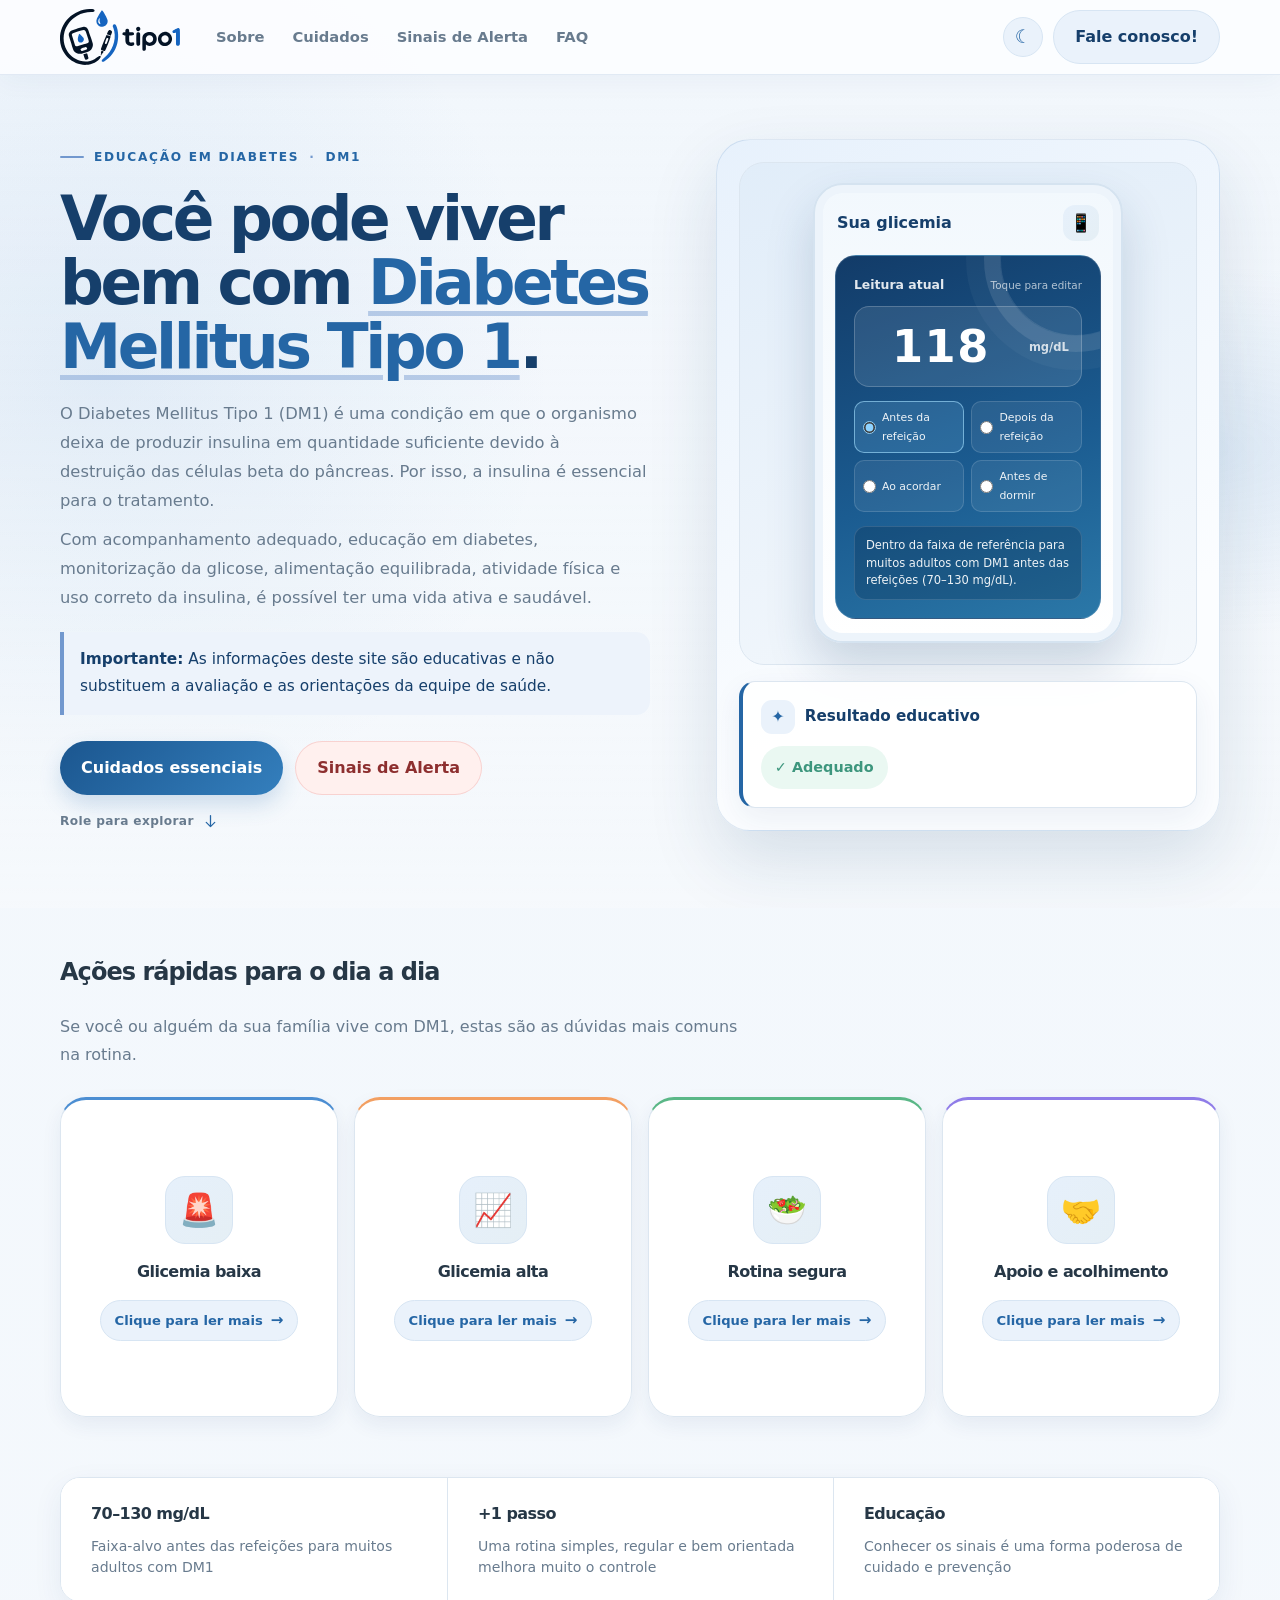
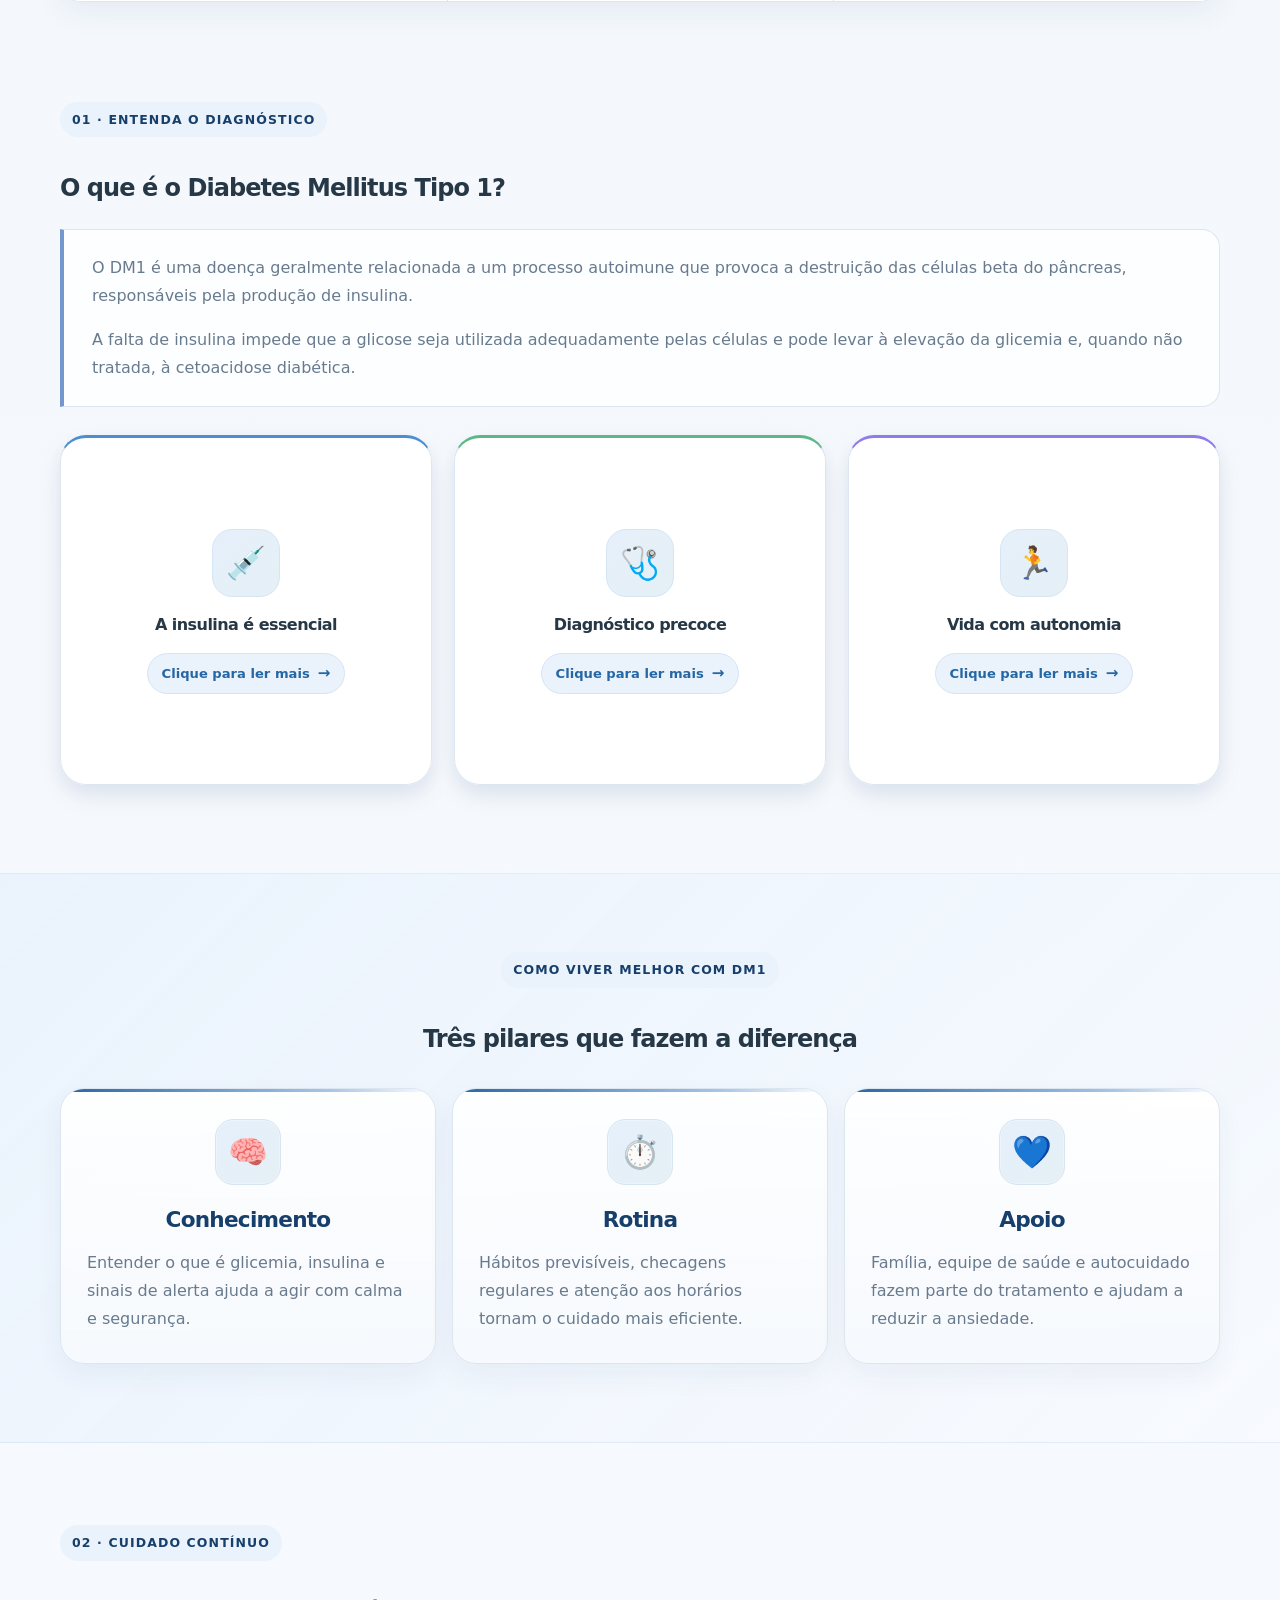
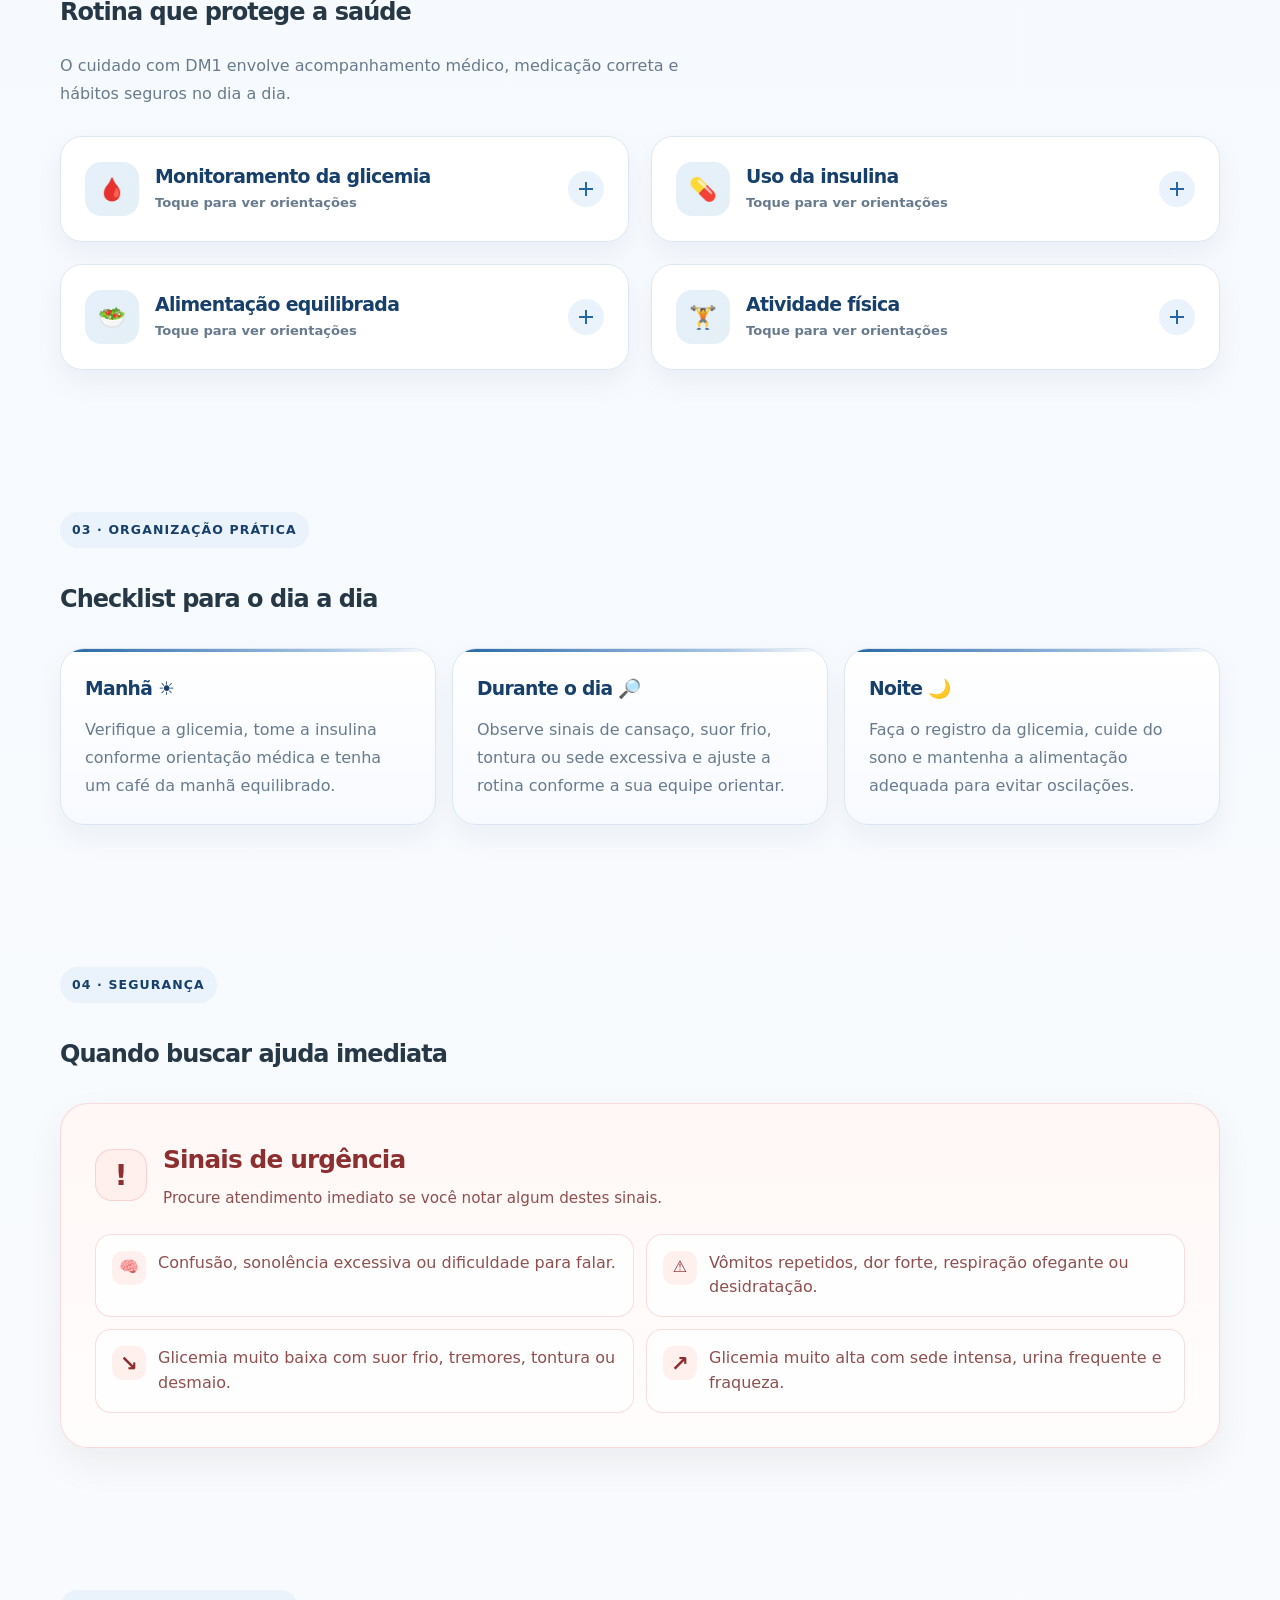
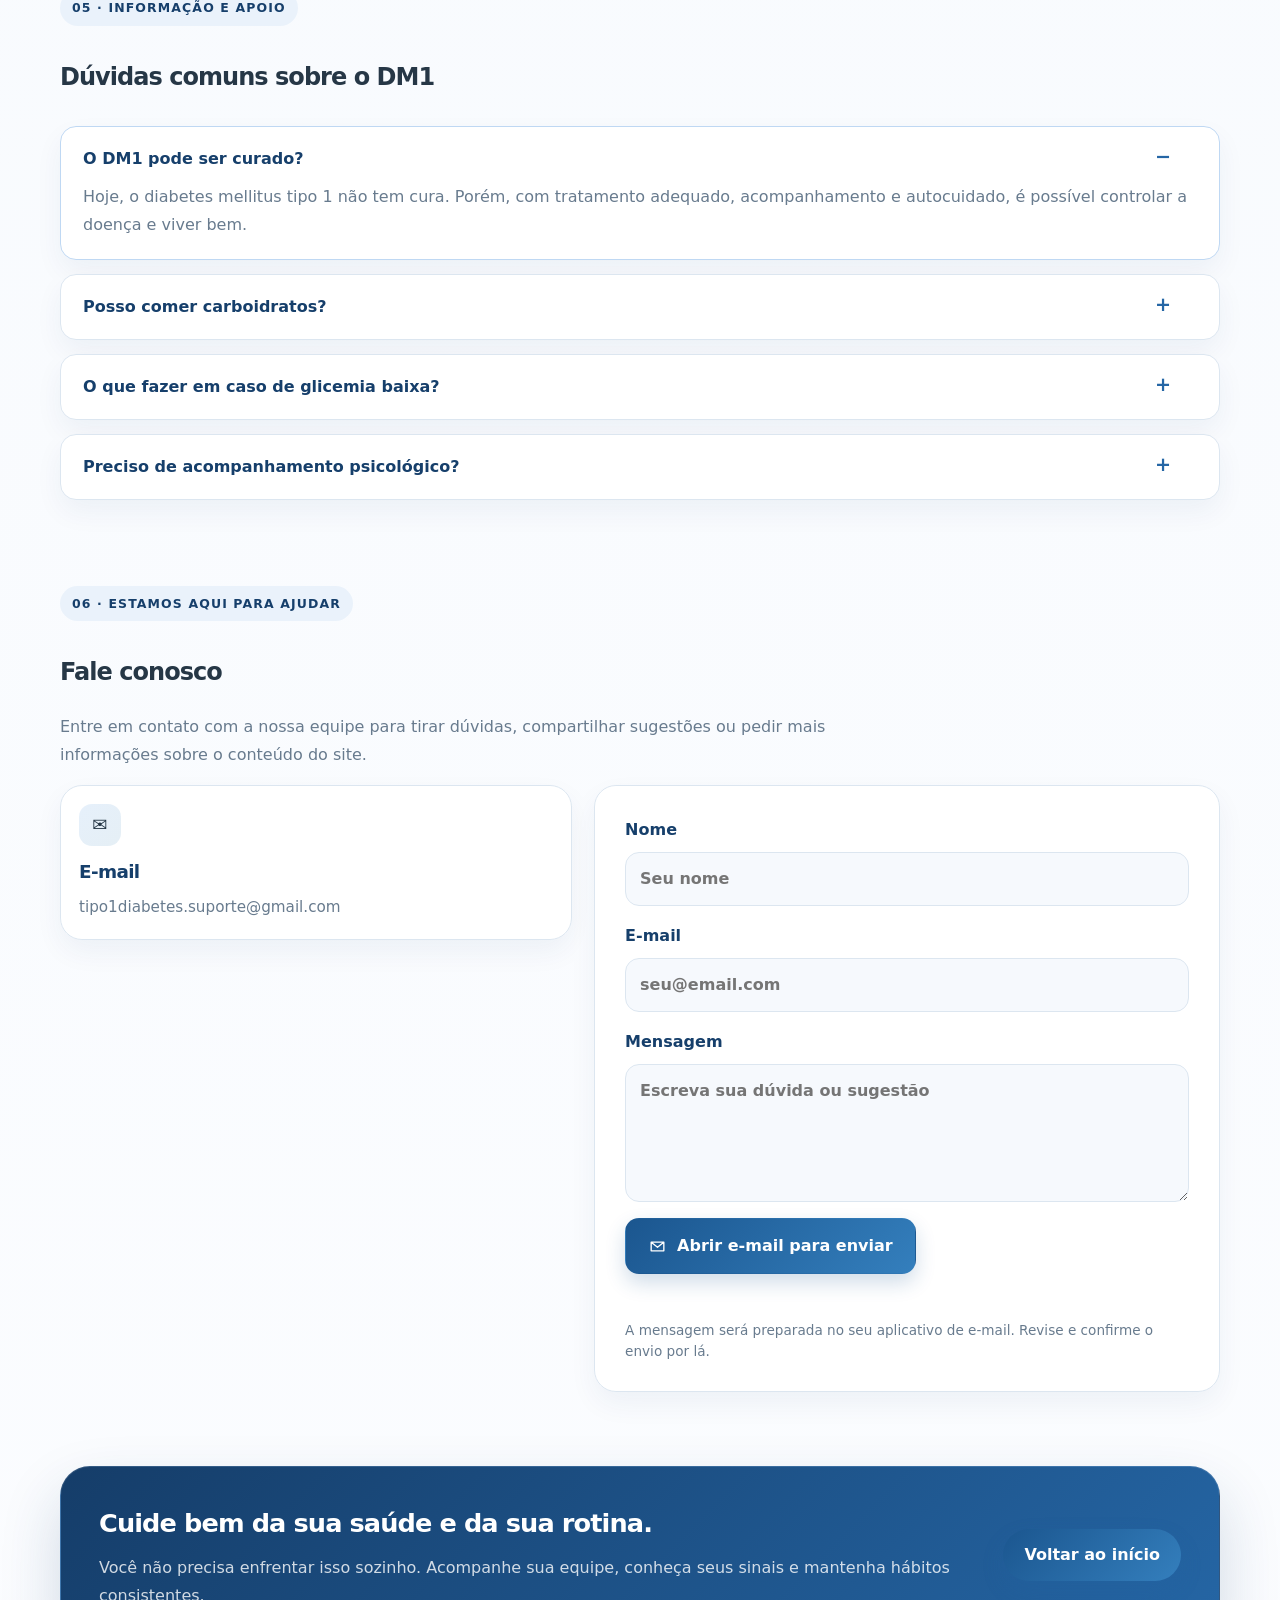
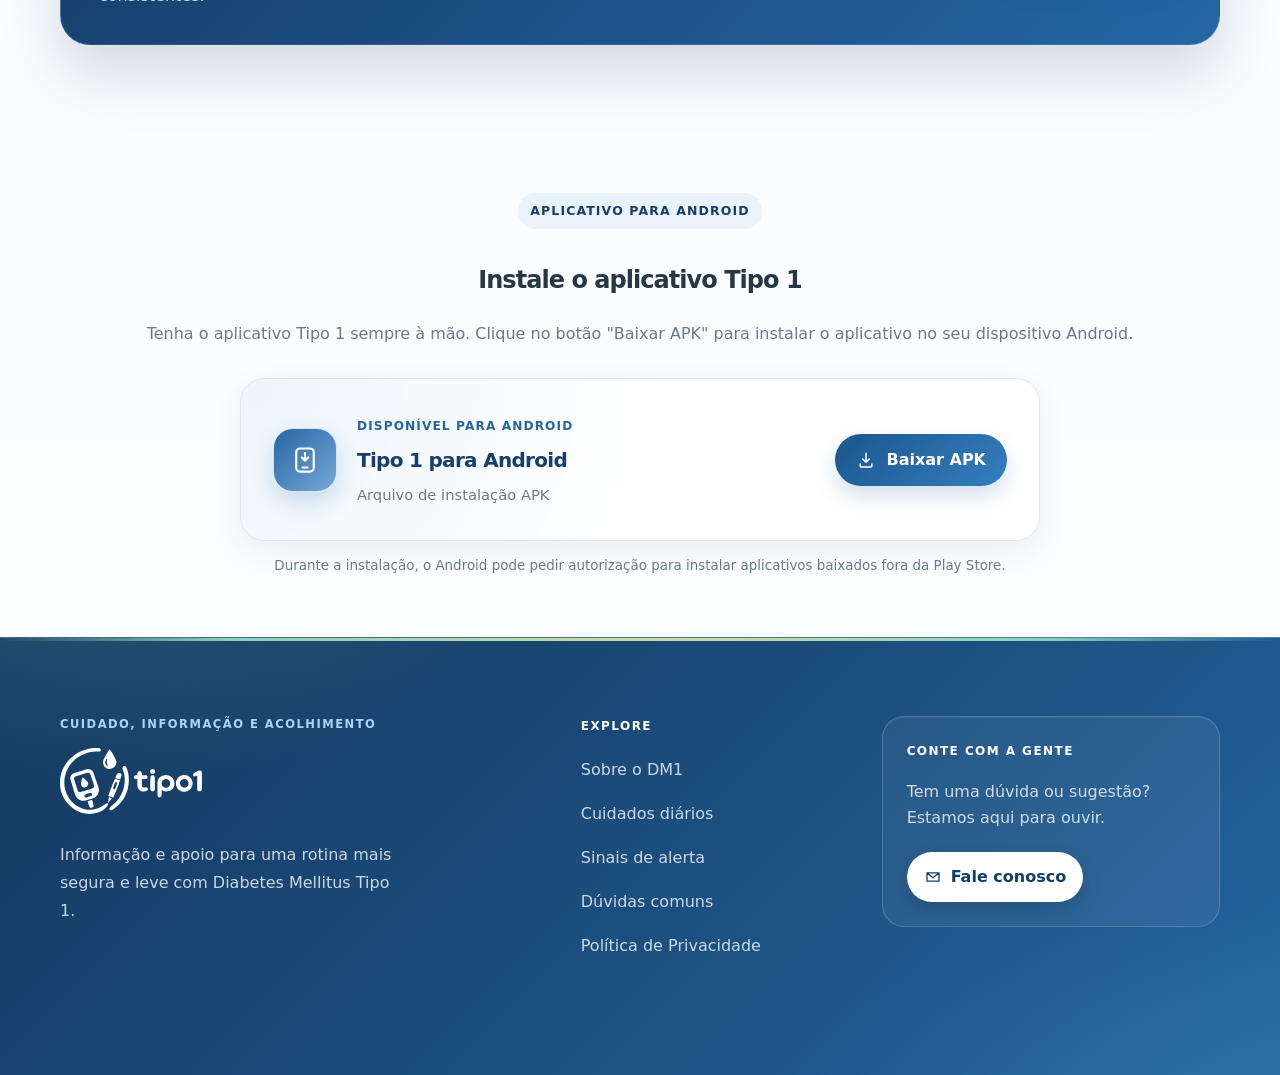
==== commit 6fb1f364: "organization of files" ====
--- a/index.html
+++ b/index.html
@@ -6,8 +6,8 @@
     <meta name="color-scheme" content="light dark">
     <meta name="description" content="Site informativo para pacientes com diabetes mellitus tipo 1 (DM1), com dicas de autocuidado, alimentação, sinais de alerta e orientações gerais.">
     <title>Tipo 1 | Educação em Diabetes</title>
-    <link rel="icon" type="image/svg+xml" href="logo_topo.svg">
-    <link rel="stylesheet" href="style.css?v=34">
+    <link rel="icon" type="image/svg+xml" href="assets/images/logo_topo.svg">
+    <link rel="stylesheet" href="assets/css/style.css?v=35">
 </head>
 <body>
     <!-- Indicador visual do progresso de rolagem. -->
@@ -18,7 +18,7 @@
     <header>
         <div class="container nav">
             <a href="#top" class="brand" aria-label="Página inicial">
-                <img class="brand-logo" src="logo_3.svg" alt="Tipo 1 — Educação em Diabetes">
+                <img class="brand-logo" src="assets/images/logo_3.svg" alt="Tipo 1 — Educação em Diabetes">
             </a>
             <nav class="nav-links" aria-label="Navegação principal">
                 <a href="#sobre">Sobre</a>
@@ -538,7 +538,7 @@
             <div class="footer-main">
                 <span class="footer-kicker">Cuidado, informação e acolhimento</span>
                 <a href="#top" class="brand footer-brand" aria-label="Tipo 1 — voltar ao início">
-                    <img class="brand-logo" src="logo_3.svg" alt="Tipo 1 — Educação em Diabetes">
+                    <img class="brand-logo" src="assets/images/logo_3.svg" alt="Tipo 1 — Educação em Diabetes">
                 </a>
                 <p>Informação e apoio para uma rotina mais segura e leve com Diabetes Mellitus Tipo 1.</p>
             </div>
@@ -577,6 +577,6 @@
     </button>
 
     <!-- Interações da página e atualizações dinâmicas. -->
-    <script src="script.js?v=17" defer></script>
+    <script src="assets/js/script.js?v=18" defer></script>
 </body>
 </html>
--- a/assets/css/style.css
+++ b/assets/css/style.css
@@ -0,0 +1,2975 @@
+/* Cores, fundos e sombras do tema claro. */
+:root {
+    --primary: #2566a5;
+    --primary-dark: #163f6b;
+    --accent: #7298ce;
+    --accent-soft: #edf3fb;
+    --success: #3d967d;
+    --text: #263746;
+    --muted: #687b8e;
+    --border: #dce6f0;
+    --shadow: 0 22px 54px rgba(22, 63, 107, 0.12);
+    --shadow-soft: 0 10px 30px rgba(22, 63, 107, 0.07);
+    --page-background:
+        radial-gradient(circle at 8% 5%, rgba(93, 151, 211, 0.13), transparent 28rem),
+        linear-gradient(180deg, #f2f7fc 0%, #fcfdff 100%);
+    --header-background: rgba(252, 253, 255, 0.9);
+    --header-border: rgba(37, 102, 165, 0.12);
+    --surface: #ffffff;
+    --surface-soft: #f6f9fd;
+    --surface-glass: rgba(255, 255, 255, 0.78);
+    --surface-card: rgba(255, 255, 255, 0.92);
+    --surface-blue: #eaf2fb;
+    --surface-blue-border: #d7e5f3;
+    --surface-icon: linear-gradient(135deg, #e6f0fb, #e5eff5);
+    --brand-background: linear-gradient(135deg, #2566a5, #78a9d6);
+    --focus-outline: rgba(37, 102, 165, 0.55);
+    --theme-toggle-background: var(--surface-blue);
+    --theme-toggle-border: var(--surface-blue-border);
+    --theme-toggle-color: var(--primary);
+    --theme-toggle-shadow: none;
+    --theme-toggle-hover: var(--surface-soft);
+    --button-background: linear-gradient(135deg, #1b568f, #347fbd);
+    --hero-card-background: linear-gradient(155deg, #e7f1fc 0%, #fbfdff 72%);
+    --illustration-background: linear-gradient(160deg, #e1edf9 0%, #f4f8fc 100%);
+    --device-background: linear-gradient(180deg, #f2f8fd 0%, #ffffff 100%);
+    --device-border: #d5e3f0;
+    --device-inset: #edf4fb;
+    --device-screen: linear-gradient(160deg, #123b68 0%, #1b5c91 58%, #2b78a8 100%);
+    --device-screen-highlight: rgba(255, 255, 255, 0.1);
+    --alert-item-background: rgba(255, 255, 255, 0.72);
+    --alert-icon-background: #fff0ee;
+    --alert-border: rgba(217, 75, 75, 0.18);
+    --checklist-background: rgba(255, 255, 255, 0.8);
+    --alert-background: linear-gradient(180deg, #fff7f6 0%, #fffdfc 100%);
+    --alert-title: #8d2f2f;
+    --alert-text: #8f4f4f;
+    --tips-background: linear-gradient(180deg, #ffffff 0%, #f7faff 100%);
+    --faq-open-border: #bfd8f3;
+    --cta-background: linear-gradient(135deg, #153d69, #2566a5);
+    --footer-background: linear-gradient(135deg, #14385f, #1e5588 68%, #2566a5);
+    --footer-text: rgba(255, 255, 255, 0.78);
+    --footer-heading: #ffffff;
+    --footer-border: rgba(255, 255, 255, 0.18);
+    --chip-adequate-background: #eaf8f2;
+    --chip-warning-background: #fff2e0;
+    --chip-warning-text: #b97600;
+    --chip-critical-background: #ffe9e9;
+    --chip-critical-text: #b93b3b;
+    --radius-card: 22px;
+    color-scheme: only light;
+}
+
+/* Sobrescreve as cores do tema claro quando o tema escuro está ativo. */
+:root[data-theme="dark"] {
+    --primary: #86b9ec;
+    --primary-dark: #deebf8;
+    --accent: #a6c7ed;
+    --accent-soft: #293748;
+    --success: #7cc7a8;
+    --text: #e7edf5;
+    --muted: #b1bfce;
+    --border: #304256;
+    --shadow: 0 22px 54px rgba(0, 0, 0, 0.3);
+    --shadow-soft: 0 10px 30px rgba(0, 0, 0, 0.2);
+    --page-background:
+        radial-gradient(circle at 8% 5%, rgba(63, 111, 163, 0.17), transparent 28rem),
+        linear-gradient(180deg, #111b27 0%, #151f2b 100%);
+    --header-background: rgba(17, 27, 39, 0.94);
+    --header-border: rgba(134, 185, 236, 0.14);
+    --surface: #1b2938;
+    --surface-soft: #202f3f;
+    --surface-glass: rgba(27, 41, 56, 0.9);
+    --surface-card: rgba(27, 41, 56, 0.96);
+    --surface-blue: #20354a;
+    --surface-blue-border: #354b60;
+    --surface-icon: linear-gradient(135deg, #263d53, #25445b);
+    --brand-background: linear-gradient(135deg, #386b99, #4c86b5);
+    --focus-outline: rgba(134, 185, 236, 0.75);
+    --theme-toggle-background: var(--surface-blue);
+    --theme-toggle-border: var(--border);
+    --theme-toggle-color: var(--primary);
+    --theme-toggle-shadow: none;
+    --theme-toggle-hover: var(--surface-soft);
+    --button-background: linear-gradient(135deg, #326fa9, #4385c1);
+    --hero-card-background: linear-gradient(155deg, #20354a 0%, #1a2837 72%);
+    --illustration-background: linear-gradient(160deg, #263c51 0%, #1d2c3b 100%);
+    --device-background: linear-gradient(180deg, #23374b 0%, #1a2938 100%);
+    --device-border: #3b5064;
+    --device-inset: #263b50;
+    --device-screen: linear-gradient(160deg, #0e2942 0%, #143c5d 58%, #1a4b6d 100%);
+    --device-screen-highlight: rgba(255, 255, 255, 0.08);
+    --alert-item-background: rgba(255, 255, 255, 0.045);
+    --alert-icon-background: rgba(255, 180, 173, 0.12);
+    --alert-border: rgba(255, 140, 140, 0.2);
+    --checklist-background: rgba(32, 47, 63, 0.88);
+    --alert-background: linear-gradient(180deg, #382a2d 0%, #2d272d 100%);
+    --alert-title: #ffb4ad;
+    --alert-text: #e6b3af;
+    --tips-background: linear-gradient(180deg, #202f3f 0%, #1b2938 100%);
+    --faq-open-border: #4a6681;
+    --cta-background: linear-gradient(135deg, #244b70, #28699d);
+    --footer-background: linear-gradient(135deg, #101a27, #17283b 68%, #1a344c);
+    --footer-text: rgba(231, 237, 245, 0.76);
+    --footer-heading: #ffffff;
+    --footer-border: rgba(231, 237, 245, 0.16);
+    --chip-adequate-background: #1f3d39;
+    --chip-warning-background: #493924;
+    --chip-warning-text: #ffd07c;
+    --chip-critical-background: #492f34;
+    --chip-critical-text: #ffaaa7;
+    color-scheme: only dark;
+}
+
+/* Regras gerais de tipografia, foco, links e largura do conteúdo. */
+* { box-sizing: border-box; }
+
+html {
+    scroll-behavior: smooth;
+    scroll-padding-top: 88px;
+    font-family: "Aptos", "Segoe UI Variable", "Segoe UI", system-ui, sans-serif;
+    font-synthesis: none;
+}
+
+.scroll-progress {
+    position: fixed;
+    inset: 0 0 auto;
+    z-index: 30;
+    height: 4px;
+    pointer-events: none;
+}
+
+.scroll-progress__bar {
+    display: block;
+    width: 100%;
+    height: 100%;
+    transform: scaleX(0);
+    transform-origin: left center;
+    background: linear-gradient(90deg, var(--success), #62b8e8, var(--primary));
+}
+
+body {
+    margin: 0;
+    background: var(--page-background);
+    color: var(--text);
+    line-height: 1.75;
+    -webkit-font-smoothing: antialiased;
+    text-rendering: optimizeLegibility;
+    animation: page-arrive 500ms ease-out both;
+}
+
+@keyframes page-arrive {
+    from { opacity: 0; }
+    to { opacity: 1; }
+}
+
+p,
+.checklist li,
+.alert-box li {
+    text-align: left;
+    hyphens: none;
+}
+
+h1,
+h2,
+h3 {
+    letter-spacing: -0.025em;
+}
+
+a {
+    color: inherit;
+    text-decoration: none;
+}
+
+a:focus-visible,
+button:focus-visible,
+input:focus-visible,
+summary:focus-visible {
+    outline: 3px solid var(--focus-outline);
+    outline-offset: 3px;
+}
+
+img {
+    max-width: 100%;
+    display: block;
+}
+
+.container {
+    width: min(1160px, calc(100% - clamp(28px, 5vw, 40px)));
+    margin: 0 auto;
+}
+
+/* Cabeçalho fixo, identidade visual e navegação. */
+header {
+    background: var(--header-background);
+    backdrop-filter: blur(10px);
+    -webkit-backdrop-filter: blur(10px);
+    position: sticky;
+    top: 0;
+    z-index: 20;
+    border-bottom: 1px solid var(--header-border);
+}
+
+.nav {
+    display: flex;
+    align-items: center;
+    justify-content: space-between;
+    min-height: 78px;
+    gap: 24px;
+}
+
+.brand {
+    display: flex;
+    align-items: center;
+    gap: 12px;
+    font-weight: 700;
+    color: var(--primary-dark);
+}
+
+.brand-logo {
+    display: block;
+    width: 120px;
+    height: 56px;
+    object-fit: contain;
+}
+
+:root[data-theme="dark"] .nav .brand-logo {
+    filter: brightness(0) invert(1);
+}
+
+.nav-links {
+    display: flex;
+    align-items: center;
+    gap: 24px;
+    color: var(--muted);
+    font-weight: 600;
+}
+
+.nav-links a:hover {
+    color: var(--primary);
+}
+
+.button, .button-secondary {
+    display: inline-flex;
+    align-items: center;
+    justify-content: center;
+    padding: 14px 22px;
+    border-radius: 999px;
+    font-weight: 700;
+    transition: transform 0.2s ease, box-shadow 0.2s ease, background-color 0.2s ease;
+}
+
+.button {
+    background: var(--button-background);
+    color: white;
+    box-shadow: 0 10px 24px rgba(27, 94, 157, 0.25);
+}
+
+.button-secondary {
+    background: rgba(255, 123, 84, 0.12);
+    color: var(--accent);
+    border: 1px solid rgba(255, 123, 84, 0.2);
+}
+
+.theme-toggle {
+    display: inline-flex;
+    align-items: center;
+    justify-content: center;
+    flex: 0 0 40px;
+    width: 40px;
+    height: 40px;
+    padding: 0;
+    border: 1px solid var(--theme-toggle-border);
+    border-radius: 50%;
+    background: var(--theme-toggle-background);
+    color: var(--theme-toggle-color);
+    font: inherit;
+    font-size: 1.15rem;
+    line-height: 1;
+    cursor: pointer;
+    box-shadow: var(--theme-toggle-shadow);
+    transition: background 0.2s ease, border-color 0.2s ease, transform 0.2s ease, box-shadow 0.2s ease;
+}
+
+.theme-toggle:hover {
+    transform: translateY(-1px);
+    background: var(--theme-toggle-hover);
+    box-shadow: none;
+}
+
+@media (min-width: 901px) {
+    .nav > .theme-toggle {
+        margin-left: auto;
+    }
+
+    .nav > .button-secondary {
+        margin-left: -14px;
+    }
+}
+
+.button:hover, .button-secondary:hover {
+    transform: translateY(-2px);
+    box-shadow: var(--shadow-soft);
+}
+
+.button:hover {
+    box-shadow: 0 16px 30px rgba(27, 94, 157, 0.28);
+}
+
+/* Área de apresentação e chamadas para as principais seções. */
+.hero {
+    --hero-header-offset: 79px;
+    position: relative;
+    display: grid;
+    align-items: center;
+    min-height: calc(100vh - var(--hero-header-offset));
+    min-height: calc(100svh - var(--hero-header-offset));
+    padding: clamp(24px, 3vh, 36px) 0 28px;
+}
+
+.hero-grid {
+    display: grid;
+    grid-template-columns: 1.2fr 0.8fr;
+    gap: clamp(20px, 3vw, 32px);
+    align-items: start;
+}
+
+.hero-grid > div {
+    animation: hero-arrive 800ms cubic-bezier(0.2, 0.7, 0.2, 1) both;
+}
+
+.hero-grid > .hero-card {
+    animation-delay: 140ms;
+}
+
+@keyframes hero-arrive {
+    from {
+        opacity: 0;
+        transform: translateY(24px);
+    }
+
+    to {
+        opacity: 1;
+        transform: translateY(0);
+    }
+}
+
+.stat-band {
+    padding: 8px 0 0;
+}
+
+.stat-grid {
+    display: grid;
+    grid-template-columns: repeat(3, minmax(0, 1fr));
+    gap: 18px;
+}
+
+.stat-item {
+    background: var(--surface-card);
+    border: 1px solid var(--border);
+    border-radius: 18px;
+    padding: 20px 18px;
+    box-shadow: var(--shadow-soft);
+    display: flex;
+    flex-direction: column;
+    gap: 8px;
+}
+
+.stat-item span {
+    color: var(--muted);
+    line-height: 1.5;
+}
+
+.eyebrow {
+    display: inline-block;
+    margin-bottom: 10px;
+    padding: 7px 12px;
+    border-radius: 999px;
+    background: rgba(27, 94, 157, 0.08);
+    color: var(--primary);
+    font-size: 0.78rem;
+    font-weight: 800;
+    letter-spacing: 0.08em;
+    text-transform: uppercase;
+}
+
+.section-header--centered {
+    text-align: center;
+    max-width: 700px;
+    margin: 0 auto 26px;
+}
+
+.pillars {
+    padding-top: 22px;
+}
+
+.pillar-grid {
+    display: grid;
+    grid-template-columns: repeat(3, minmax(0, 1fr));
+    gap: 22px;
+}
+
+.pillar-card {
+    background: linear-gradient(180deg, var(--surface-card), var(--surface-soft));
+    border: 1px solid var(--border);
+    border-radius: 24px;
+    padding: 26px 22px;
+    box-shadow: var(--shadow-soft);
+    text-align: center;
+}
+
+.pillar-card h3 {
+    margin: 0 0 10px;
+    color: var(--primary-dark);
+    font-size: 1.35rem;
+}
+
+.pillar-card p {
+    margin: 0;
+    color: var(--muted);
+}
+
+.pillar-icon {
+    width: 66px;
+    height: 66px;
+    margin: 0 auto 16px;
+    display: grid;
+    place-items: center;
+    border-radius: 18px;
+    background: var(--surface-icon);
+    font-size: 2rem;
+    box-shadow: inset 0 0 0 1px rgba(255,255,255,0.25);
+}
+
+.quick-actions {
+    padding-top: 8px;
+}
+
+.quick-actions-grid {
+    display: grid;
+    grid-template-columns: repeat(4, minmax(0, 1fr));
+    gap: 18px;
+    margin-top: 18px;
+}
+
+/* Faces opacas e sombra sem filtros para manter o contexto 3D durante a virada. */
+.flashcard {
+    position: relative;
+    width: 100%;
+    height: 320px;
+    border: 0;
+    background: transparent;
+    padding: 0;
+    cursor: pointer;
+    perspective: 1600px;
+    text-align: left;
+    font: inherit;
+    -webkit-tap-highlight-color: transparent;
+}
+
+.flashcard:focus-visible {
+    outline-offset: 6px;
+    border-radius: 22px;
+}
+
+.flashcard-inner {
+    position: relative;
+    display: block;
+    width: 100%;
+    height: 100%;
+    border-radius: inherit;
+    background: var(--surface);
+    box-shadow: 0 8px 20px rgba(22, 63, 107, 0.07);
+    transform-style: preserve-3d;
+    transition: transform 480ms cubic-bezier(0.2, 0.7, 0.2, 1);
+}
+
+.flashcard.is-animating .flashcard-inner {
+    will-change: transform;
+}
+
+.flashcard.is-flipped .flashcard-inner {
+    transform: rotateY(180deg);
+}
+
+.flashcard-face {
+    position: absolute;
+    inset: 0;
+    display: flex;
+    flex-direction: column;
+    align-items: flex-start;
+    justify-content: flex-start;
+    gap: 14px;
+    padding: 24px;
+    border: 1px solid var(--border);
+    border-radius: 22px;
+    box-shadow: none;
+    border-top: 4px solid var(--quick-card-accent);
+    background-color: var(--surface);
+    overflow: hidden;
+    backface-visibility: hidden;
+    -webkit-backface-visibility: hidden;
+}
+
+.flashcard-front {
+    align-items: center;
+    justify-content: center;
+    gap: 18px;
+    background: var(--surface);
+    color: var(--text);
+    text-align: center;
+}
+
+.flashcard-back {
+    background: var(--surface-soft);
+    transform: rotateY(180deg);
+    overflow-y: auto;
+    overscroll-behavior: contain;
+    -webkit-overflow-scrolling: touch;
+}
+
+.quick-card {
+    display: block;
+    border-radius: 22px;
+}
+
+.quick-card__icon {
+    width: 68px;
+    height: 68px;
+    display: grid;
+    place-items: center;
+    border-radius: 20px;
+    font-size: 2rem;
+    background: var(--surface-icon);
+    flex-shrink: 0;
+}
+
+.flashcard-hint {
+    display: inline-flex;
+    align-items: center;
+    gap: 8px;
+    color: var(--primary);
+    background: var(--surface-blue);
+    border: 1px solid var(--surface-blue-border);
+    border-radius: 999px;
+    padding: 10px 16px;
+    font-size: 0.9rem;
+    font-weight: 700;
+    line-height: 1.35;
+    white-space: nowrap;
+}
+
+.flashcard-hint::after {
+    content: "→";
+    font-size: 0.95rem;
+}
+
+.flashcard-copy {
+    margin: 0;
+    color: var(--muted);
+    text-align: left;
+    font-size: 0.94rem;
+    line-height: 1.48;
+}
+
+.quick-card--blue {
+    --quick-card-accent: #4c8ed2;
+}
+
+.quick-card--orange {
+    --quick-card-accent: #f29f62;
+}
+
+.quick-card--green {
+    --quick-card-accent: #5ab787;
+}
+
+.quick-card--purple {
+    --quick-card-accent: #8f7ce8;
+}
+
+h1 {
+    margin: 18px 0 16px;
+    font-size: clamp(2.4rem, 4vw, 4.2rem);
+    line-height: 1.08;
+    color: var(--primary-dark);
+}
+
+.highlight {
+    color: var(--primary);
+}
+
+.subtitle {
+    max-width: 620px;
+    color: var(--muted);
+    font-size: clamp(1rem, 1.15vw, 1.12rem);
+    line-height: 1.8;
+    margin: 0 0 30px;
+}
+
+.subtitle p,
+.section-copy p,
+.card-copy p {
+    margin: 0;
+}
+
+.subtitle p + p,
+.section-copy p + p,
+.card-copy p + p {
+    margin-top: 1.2rem;
+}
+
+.medical-note {
+    padding: 14px 16px;
+    border-left: 4px solid var(--accent);
+    border-radius: 0 12px 12px 0;
+    background: var(--accent-soft);
+    color: var(--primary-dark);
+    font-size: 0.96rem;
+}
+
+.hero-actions {
+    display: flex;
+    flex-wrap: wrap;
+    gap: 14px 16px;
+    margin-bottom: 0;
+}
+
+.hero-card {
+    position: relative;
+    background: var(--hero-card-background);
+    border: 1px solid var(--border);
+    border-radius: 30px;
+    padding: clamp(18px, 2vw, 28px);
+    box-shadow: var(--shadow);
+}
+
+.hero-illustration {
+    background: var(--illustration-background);
+    border-radius: 22px;
+    padding: clamp(12px, 1.6vw, 22px);
+    min-height: 0;
+    display: grid;
+    place-items: center;
+    border: 1px solid var(--border);
+}
+
+/* Cartão ilustrativo para entrada e classificação educativa da glicemia. */
+.device {
+    width: min(100%, 310px);
+    background: var(--device-background);
+    border: 2px solid var(--device-border);
+    border-radius: 30px;
+    box-shadow: inset 0 0 0 9px var(--device-inset), 0 22px 34px rgba(17, 52, 95, 0.14);
+    padding: 20px 20px 22px;
+    transition: transform 240ms ease, box-shadow 240ms ease;
+}
+
+.device:focus-within {
+    transform: translateY(-3px);
+    box-shadow: inset 0 0 0 9px var(--device-inset), 0 26px 38px rgba(17, 52, 95, 0.2);
+}
+
+.device-top {
+    display: flex;
+    justify-content: space-between;
+    align-items: center;
+    color: var(--primary-dark);
+    font-weight: 700;
+    margin: 0 2px 14px;
+}
+
+.device-top > span:last-child {
+    display: grid;
+    place-items: center;
+    width: 36px;
+    height: 36px;
+    border-radius: 12px;
+    background: var(--surface-icon);
+    font-size: 1.1rem;
+}
+
+.device-screen {
+    position: relative;
+    overflow: hidden;
+    background: var(--device-screen);
+    border: 1px solid rgba(255, 255, 255, 0.14);
+    border-radius: 21px;
+    padding: 18px;
+    color: white;
+}
+
+.device-screen::before {
+    position: absolute;
+    top: -72px;
+    right: -52px;
+    width: 150px;
+    height: 150px;
+    border: 1px solid var(--device-screen-highlight);
+    border-radius: 50%;
+    box-shadow: 0 0 0 16px var(--device-screen-highlight), 0 0 0 34px rgba(255, 255, 255, 0.035);
+    content: "";
+    pointer-events: none;
+}
+
+.device-header {
+    position: relative;
+    z-index: 1;
+    display: flex;
+    justify-content: space-between;
+    align-items: center;
+    gap: 10px;
+    margin-bottom: 10px;
+    color: rgba(255, 255, 255, 0.88);
+    font-size: 0.78rem;
+    font-weight: 700;
+}
+
+.device-edit-hint {
+    color: rgba(255, 255, 255, 0.68);
+    font-size: 0.65rem;
+    font-weight: 500;
+}
+
+.device-input-row {
+    position: relative;
+    z-index: 1;
+    display: flex;
+    align-items: center;
+    gap: 6px;
+    margin-bottom: 14px;
+    padding: 4px;
+    border: 1px solid rgba(255, 255, 255, 0.2);
+    border-radius: 15px;
+    background: rgba(255, 255, 255, 0.1);
+    transition: background 200ms ease, border-color 200ms ease, box-shadow 200ms ease, transform 200ms ease;
+}
+
+.device-input-row:hover {
+    border-color: rgba(166, 224, 255, 0.72);
+    background: rgba(255, 255, 255, 0.14);
+}
+
+.device-input-row:focus-within {
+    transform: scale(1.035);
+    border-color: rgba(166, 224, 255, 0.95);
+    background: rgba(255, 255, 255, 0.17);
+    box-shadow: 0 0 0 4px rgba(143, 211, 255, 0.18), 0 8px 22px rgba(2, 19, 39, 0.2);
+}
+
+.device-input {
+    width: 100%;
+    border: none;
+    background: transparent;
+    color: white;
+    border-radius: 11px;
+    padding: 9px 8px;
+    font-size: clamp(2.2rem, 4vw, 2.8rem);
+    font-weight: 800;
+    letter-spacing: 0.03em;
+    text-align: center;
+    outline: none;
+    cursor: text;
+    caret-color: #a6e0ff;
+    transition: transform 200ms ease;
+}
+
+.device-input:focus {
+    transform: scale(1.04);
+}
+
+.device-input:focus-visible {
+    outline: none;
+}
+
+.device-input::-webkit-outer-spin-button,
+.device-input::-webkit-inner-spin-button {
+    -webkit-appearance: none;
+    margin: 0;
+}
+
+.device-unit {
+    padding-right: 8px;
+    color: rgba(255, 255, 255, 0.78);
+    font-size: 0.72rem;
+    font-weight: 600;
+    white-space: nowrap;
+}
+
+.measure-options {
+    display: grid;
+    grid-template-columns: repeat(2, minmax(0, 1fr));
+    gap: 7px;
+    font-size: 0.68rem;
+    color: rgba(255, 255, 255, 0.92);
+    margin-bottom: 14px;
+}
+
+.measure-options label {
+    display: flex;
+    align-items: center;
+    gap: 6px;
+    min-height: 34px;
+    padding: 6px 8px;
+    border: 1px solid rgba(255, 255, 255, 0.14);
+    border-radius: 10px;
+    background: rgba(255, 255, 255, 0.07);
+    cursor: pointer;
+    transition: background 180ms ease, border-color 180ms ease;
+}
+
+.measure-options label:has(input:checked) {
+    border-color: rgba(166, 224, 255, 0.6);
+    background: rgba(143, 211, 255, 0.16);
+}
+
+.measure-options input {
+    accent-color: #8fd3ff;
+    flex: 0 0 auto;
+    margin: 0;
+}
+
+.result-text {
+    position: relative;
+    z-index: 1;
+    min-height: 3.7em;
+    margin: 0;
+    padding: 10px 11px;
+    border: 1px solid rgba(255, 255, 255, 0.13);
+    border-radius: 12px;
+    background: rgba(3, 26, 51, 0.22);
+    color: rgba(255, 255, 255, 0.92);
+    font-size: 0.72rem;
+    line-height: 1.5;
+}
+
+.result-text.is-updating {
+    animation: result-update 420ms ease;
+}
+
+@keyframes result-update {
+    50% {
+        opacity: 0.65;
+        transform: translateY(2px);
+    }
+
+    100% {
+        opacity: 1;
+        transform: translateY(0);
+    }
+}
+
+.mini-panel {
+    display: grid;
+    gap: 12px;
+    margin-top: 16px;
+    padding: 18px;
+    border: 1px solid var(--border);
+    border-left: 4px solid var(--primary);
+    border-radius: 18px;
+    background: var(--surface-card);
+    box-shadow: var(--shadow-soft);
+    transition: border-color 220ms ease, box-shadow 220ms ease;
+}
+
+.mini-panel[data-state="alerta"] {
+    border-left-color: var(--chip-warning-text);
+}
+
+.mini-panel[data-state="critico"] {
+    border-left-color: var(--chip-critical-text);
+    box-shadow: 0 10px 28px rgba(185, 59, 59, 0.12);
+}
+
+.mini-panel-heading {
+    display: flex;
+    align-items: center;
+    gap: 10px;
+}
+
+.mini-panel-icon {
+    display: grid;
+    place-items: center;
+    width: 34px;
+    height: 34px;
+    border-radius: 11px;
+    background: var(--surface-blue);
+    color: var(--primary);
+    font-size: 1rem;
+}
+
+.mini-panel strong {
+    color: var(--primary-dark);
+    font-size: 0.95rem;
+}
+
+.mini-panel .chip {
+    width: fit-content;
+    max-width: 100%;
+    padding: 9px 14px;
+    font-size: 0.9rem;
+}
+
+/* Indicadores visuais de resultado da glicemia. */
+.chip {
+    display: inline-flex;
+    align-items: center;
+    gap: 8px;
+    background: var(--chip-adequate-background, #eaf8f2);
+    color: var(--success);
+    padding: 8px 12px;
+    border-radius: 999px;
+    font-weight: 700;
+    font-size: 0.82rem;
+}
+
+.chip-adequado {
+    background: var(--chip-adequate-background, #eaf8f2);
+    color: var(--success);
+}
+
+.chip-alerta {
+    background: var(--chip-warning-background, #fff2e0);
+    color: var(--chip-warning-text, #b97600);
+}
+
+.chip-critico {
+    background: var(--chip-critical-background, #ffe9e9);
+    color: var(--chip-critical-text, #b93b3b);
+}
+
+/* Utilitários de acessibilidade e estilos gerais das seções. */
+.sr-only {
+    position: absolute;
+    width: 1px;
+    height: 1px;
+    padding: 0;
+    margin: -1px;
+    overflow: hidden;
+    clip: rect(0, 0, 0, 0);
+    white-space: nowrap;
+    border: 0;
+}
+
+section {
+    padding: 58px 0 44px;
+}
+
+.section-header {
+    max-width: 820px;
+    margin-bottom: 22px;
+}
+
+#sobre > .container > .section-header {
+    max-width: none;
+}
+
+.section-header > p {
+    margin: 0;
+    color: var(--muted);
+    max-width: 680px;
+}
+
+/* Seção de download: ocupa a largura do conteúdo e destaca a ação principal. */
+#download-app {
+    padding-top: 28px;
+}
+
+#download-app .section-header {
+    width: 100%;
+    max-width: none;
+    margin-bottom: 30px;
+}
+
+#download-app .section-header > p {
+    width: 100%;
+    max-width: none;
+    text-align: center;
+}
+
+.app-download-card {
+    display: flex;
+    align-items: center;
+    gap: 20px;
+    width: min(100%, 800px);
+    margin: 0 auto;
+    padding: clamp(20px, 4vw, 32px);
+    border: 1px solid var(--border);
+    border-radius: 24px;
+    background:
+        radial-gradient(circle at 0 0, rgba(114, 169, 220, 0.12), transparent 52%),
+        var(--surface-card);
+    box-shadow: var(--shadow-soft);
+    transition: transform 180ms ease, box-shadow 180ms ease, border-color 180ms ease;
+}
+
+.app-download-card:hover {
+    transform: translateY(-3px);
+    border-color: var(--surface-blue-border);
+    box-shadow: var(--shadow);
+}
+
+.app-download-icon {
+    display: grid;
+    flex: 0 0 64px;
+    width: 64px;
+    height: 64px;
+    place-items: center;
+    border: 1px solid var(--surface-blue-border);
+    border-radius: 20px;
+    background: var(--brand-background);
+    color: #fff;
+    box-shadow: 0 10px 22px rgba(37, 102, 165, 0.2);
+}
+
+.app-download-icon svg {
+    width: 30px;
+    height: 30px;
+}
+
+.app-download-info {
+    min-width: 0;
+    flex: 1;
+}
+
+.app-download-label {
+    color: var(--primary);
+    font-size: 0.76rem;
+    font-weight: 800;
+    letter-spacing: 0.09em;
+    text-transform: uppercase;
+}
+
+.app-download-info h3 {
+    margin: 4px 0;
+    color: var(--primary-dark);
+    font-size: 1.25rem;
+}
+
+.app-download-info p,
+.app-download-note {
+    margin: 0;
+    color: var(--muted);
+    font-size: 0.92rem;
+}
+
+.app-download-button {
+    flex: 0 0 auto;
+    gap: 10px;
+    min-height: 52px;
+    padding-inline: 24px;
+}
+
+.app-download-button svg {
+    width: 20px;
+    height: 20px;
+}
+
+.app-download-note {
+    width: min(100%, 800px);
+    margin: 14px auto 0;
+    text-align: center;
+    font-size: 0.84rem;
+    line-height: 1.6;
+}
+
+/* Cartões, textos introdutórios e grades de conteúdo. */
+.section-copy {
+    width: 100%;
+    max-width: none;
+    margin-top: 16px;
+    padding: 24px 28px;
+    border: 1px solid var(--border);
+    border-left: 4px solid var(--primary);
+    border-radius: 0 18px 18px 0;
+    background: var(--surface-glass);
+    box-shadow: var(--shadow-soft);
+    color: var(--muted);
+}
+
+.section-copy p + p {
+    margin-top: 1rem;
+}
+
+.section-copy > p {
+    width: 100%;
+    max-width: none;
+}
+
+.cards-grid {
+    display: grid;
+    grid-template-columns: repeat(3, minmax(0, 1fr));
+    gap: 22px;
+}
+
+.info-card {
+    background: var(--surface-card);
+    border: 1px solid var(--border);
+    border-radius: var(--radius-card);
+    padding: 24px;
+    box-shadow: var(--shadow-soft);
+    transition: transform 0.2s ease, box-shadow 0.2s ease;
+}
+
+.info-flashcard {
+    height: 350px;
+    min-height: 0;
+    padding: 0;
+    border: 0;
+    border-radius: 22px;
+    background: transparent;
+    box-shadow: none;
+    transition: none;
+}
+
+.info-flashcard--blue {
+    --quick-card-accent: #4c8ed2;
+}
+
+.info-flashcard--green {
+    --quick-card-accent: #5ab787;
+}
+
+.info-flashcard--purple {
+    --quick-card-accent: #8f7ce8;
+}
+
+.info-card:hover,
+.tip-card:hover {
+    transform: translateY(-3px);
+    box-shadow: var(--shadow);
+}
+
+.info-card .icon {
+    width: 54px;
+    height: 54px;
+    border-radius: 16px;
+    display: grid;
+    place-items: center;
+    font-size: 1.4rem;
+    background: var(--surface-icon);
+    margin-bottom: 14px;
+}
+
+.info-card h3 {
+    margin: 0 0 10px;
+    color: var(--primary-dark);
+    font-size: 1.3rem;
+}
+
+.info-card p, .info-card li {
+    color: var(--muted);
+    margin: 0;
+}
+
+/* A seção de contato usa os mesmos cartões em versão compacta. */
+#contato {
+    padding: 26px 0 16px;
+}
+
+#contato .section-header {
+    margin-bottom: 16px;
+}
+
+#contato .section-header > p {
+    max-width: none;
+    width: 100%;
+}
+
+.contact-grid {
+    display: grid;
+    grid-template-columns: 0.9fr 1.1fr;
+    gap: 22px;
+    align-items: start;
+}
+
+#contato .info-card {
+    padding: 18px;
+}
+
+#contato .info-card .icon {
+    width: 42px;
+    height: 42px;
+    border-radius: 13px;
+    font-size: 1.15rem;
+    margin-bottom: 10px;
+}
+
+#contato .info-card h3 {
+    margin-bottom: 6px;
+    font-size: 1.15rem;
+}
+
+#contato .info-card p {
+    font-size: 0.95rem;
+}
+
+.contact-form {
+    background: var(--surface-card);
+    border: 1px solid var(--border);
+    border-radius: 22px;
+    padding: 22px;
+    box-shadow: var(--shadow-soft);
+    display: grid;
+    gap: 16px;
+}
+
+.contact-form label {
+    display: grid;
+    gap: 8px;
+    color: var(--primary-dark);
+    font-weight: 600;
+}
+
+.contact-form input,
+.contact-form textarea {
+    width: 100%;
+    border: 1px solid var(--border);
+    border-radius: 12px;
+    background: var(--surface-soft);
+    color: var(--text);
+    padding: 12px 14px;
+    font: inherit;
+}
+
+.contact-form textarea {
+    resize: vertical;
+    min-height: 110px;
+}
+
+.form-status {
+    min-height: 24px;
+    margin: 0;
+    color: var(--success);
+    font-size: 0.92rem;
+    font-weight: 600;
+}
+
+.contact-note {
+    margin: -10px 0 0;
+    color: var(--muted);
+    font-size: 0.85rem;
+    line-height: 1.5;
+}
+
+.card-copy p + p {
+    margin-top: 1rem;
+}
+
+/* Listas de cuidados e sinais de alerta. */
+.timeline {
+    display: grid;
+    grid-template-columns: repeat(2, minmax(0, 1fr));
+    gap: 22px;
+    margin-top: 24px;
+    align-items: start;
+}
+
+.routine-card {
+    align-self: start;
+    margin-top: 0;
+    padding: 0;
+    overflow: hidden;
+    background: var(--surface-card);
+    border: 1px solid var(--border);
+    border-radius: var(--radius-card);
+    box-shadow: var(--shadow-soft);
+    transition: border-color 0.25s ease, box-shadow 0.25s ease, transform 0.25s ease;
+}
+
+.routine-card:hover,
+.routine-card[open] {
+    border-color: var(--faq-open-border);
+    box-shadow: var(--shadow);
+}
+
+.routine-card:hover {
+    transform: none;
+}
+
+.routine-card summary {
+    display: flex;
+    align-items: center;
+    gap: 16px;
+    min-height: 112px;
+    padding: 20px 24px;
+    list-style: none;
+}
+
+.routine-card summary::after {
+    content: "";
+    display: grid;
+    place-items: center;
+    flex: 0 0 36px;
+    width: 36px;
+    height: 36px;
+    margin-left: auto;
+    border-radius: 50%;
+    background:
+        linear-gradient(var(--primary), var(--primary)) center / 2px 14px no-repeat,
+        linear-gradient(var(--primary), var(--primary)) center / 14px 2px no-repeat,
+        var(--surface-blue);
+    transition: background-color 0.25s ease, background-size 0.25s ease;
+}
+
+.routine-card[open] summary::after {
+    content: "";
+    background:
+        linear-gradient(var(--primary), var(--primary)) center / 14px 2px no-repeat,
+        var(--surface-icon);
+}
+
+.routine-card summary::-webkit-details-marker {
+    display: none;
+}
+
+.routine-card .icon {
+    display: grid;
+    place-items: center;
+    flex: 0 0 54px;
+    width: 54px;
+    height: 54px;
+    margin: 0;
+    border-radius: 16px;
+    background: var(--surface-icon);
+    font-size: 1.4rem;
+}
+
+.routine-card__heading {
+    display: grid;
+    gap: 4px;
+}
+
+.routine-card__title {
+    color: var(--primary-dark);
+    font-size: 1.18rem;
+    font-weight: 800;
+    line-height: 1.3;
+}
+
+.routine-card__hint {
+    color: var(--muted);
+    font-size: 0.88rem;
+    font-weight: 600;
+}
+
+.routine-card .checklist {
+    padding: 0 24px 24px;
+}
+
+.routine-card[open] .checklist {
+    animation: routine-content-enter 0.3s ease both;
+}
+
+@keyframes routine-content-enter {
+    from {
+        opacity: 0;
+        transform: translateY(6px);
+    }
+    to {
+        opacity: 1;
+        transform: translateY(0);
+    }
+}
+
+.checklist {
+    list-style: none;
+    padding: 0;
+    margin: 0;
+    display: grid;
+    gap: 14px;
+}
+
+.checklist li {
+    display: flex;
+    gap: 12px;
+    align-items: flex-start;
+    background: var(--checklist-background);
+    border: 1px solid var(--border);
+    border-radius: 14px;
+    padding: 14px 16px;
+    color: var(--muted);
+}
+
+.checklist li::before {
+    content: "✓";
+    width: 22px;
+    height: 22px;
+    background: var(--chip-adequate-background, #e9f9f2);
+    color: var(--success);
+    display: grid;
+    place-items: center;
+    border-radius: 50%;
+    font-weight: 700;
+    flex-shrink: 0;
+    margin-top: 2px;
+}
+
+.alert-box {
+    position: relative;
+    overflow: hidden;
+    background: var(--alert-background);
+    border: 1px solid var(--alert-border);
+    border-radius: 26px;
+    padding: clamp(20px, 3.2vw, 34px);
+    box-shadow: var(--shadow-soft);
+}
+
+.alert-heading {
+    display: flex;
+    align-items: center;
+    gap: 16px;
+    margin-bottom: 22px;
+}
+
+.alert-heading-icon {
+    display: grid;
+    place-items: center;
+    flex: 0 0 52px;
+    width: 52px;
+    height: 52px;
+    border: 1px solid var(--alert-border);
+    border-radius: 17px;
+    background: var(--alert-icon-background);
+    color: var(--alert-title);
+    font-size: 1.8rem;
+    font-weight: 900;
+}
+
+.alert-heading h3 {
+    margin: 0;
+    color: var(--alert-title);
+    font-size: clamp(1.25rem, 2vw, 1.55rem);
+}
+
+.alert-heading p {
+    margin: 4px 0 0;
+    color: var(--alert-text);
+    font-size: 0.95rem;
+}
+
+.alert-list {
+    display: grid;
+    grid-template-columns: repeat(2, minmax(0, 1fr));
+    gap: 12px;
+    margin: 0;
+    padding: 0;
+    list-style: none;
+    color: var(--alert-text);
+}
+
+.alert-list li {
+    display: flex;
+    align-items: flex-start;
+    gap: 12px;
+    min-height: 80px;
+    padding: 16px;
+    border: 1px solid var(--alert-border);
+    border-radius: 16px;
+    background: var(--alert-item-background);
+    line-height: 1.55;
+    text-align: left;
+    transition: transform 180ms ease, box-shadow 180ms ease, border-color 180ms ease;
+}
+
+.alert-list li:hover {
+    transform: translateY(-2px);
+    border-color: var(--alert-title);
+    box-shadow: var(--shadow-soft);
+}
+
+.alert-item-icon {
+    display: grid;
+    place-items: center;
+    flex: 0 0 34px;
+    width: 34px;
+    height: 34px;
+    border-radius: 11px;
+    background: var(--alert-icon-background);
+    color: var(--alert-title);
+    font-size: 1rem;
+    font-weight: 800;
+}
+
+.alert-list li:nth-child(3) .alert-item-icon,
+.alert-list li:nth-child(4) .alert-item-icon {
+    font-size: 1.35rem;
+}
+
+@media (max-width: 560px) {
+    .alert-list {
+        grid-template-columns: 1fr;
+    }
+
+    .alert-list li {
+        min-height: 0;
+    }
+
+    .alert-heading {
+        align-items: flex-start;
+    }
+
+    .alert-heading-icon {
+        flex-basis: 44px;
+        width: 44px;
+        height: 44px;
+    }
+}
+
+/* Dicas diárias, perguntas frequentes e chamada final. */
+.tips-grid {
+    display: grid;
+    grid-template-columns: repeat(3, minmax(0, 1fr));
+    gap: 22px;
+}
+
+.tip-card {
+    background: var(--tips-background);
+    border: 1px solid var(--border);
+    border-radius: 20px;
+    padding: 24px;
+    box-shadow: var(--shadow-soft);
+    transition: transform 0.2s ease, box-shadow 0.2s ease;
+}
+
+.tip-card h3 {
+    margin: 0 0 10px;
+    color: var(--primary-dark);
+}
+
+.tip-card p {
+    margin: 0;
+    color: var(--muted);
+}
+
+details {
+    background: var(--surface);
+    border: 1px solid var(--border);
+    border-radius: 18px;
+    padding: 18px 20px;
+    box-shadow: 0 12px 18px rgba(29, 62, 97, 0.04);
+    transition: border-color 0.2s ease, box-shadow 0.2s ease;
+}
+
+details[open] {
+    border-color: var(--faq-open-border);
+}
+
+details summary::after {
+    content: "+";
+    float: right;
+    color: var(--primary);
+    font-size: 1.2rem;
+    line-height: 1;
+}
+
+details[open] summary::after {
+    content: "−";
+}
+
+details + details {
+    margin-top: 14px;
+}
+
+summary {
+    list-style: none;
+    cursor: pointer;
+    font-weight: 700;
+    color: var(--primary-dark);
+}
+
+summary::-webkit-details-marker {
+    display: none;
+}
+
+details p {
+    margin: 12px 0 0;
+    color: var(--muted);
+}
+
+.cta {
+    margin: 46px 0 60px;
+    background: var(--cta-background);
+    color: white;
+    border-radius: 30px;
+    padding: 34px 38px;
+    display: flex;
+    align-items: center;
+    justify-content: space-between;
+    gap: 18px;
+    box-shadow: var(--shadow);
+}
+
+.cta-section {
+    padding-top: 12px;
+}
+
+.cta h3 {
+    margin: 0 0 8px;
+    font-size: clamp(1.6rem, 2vw, 2.1rem);
+}
+
+.cta p {
+    margin: 0;
+    color: rgba(255,255,255,0.8);
+}
+
+.cta > .button {
+    flex: 0 0 auto;
+    width: fit-content;
+    max-width: 100%;
+    white-space: nowrap;
+}
+
+/* Identificação da página e informações do rodapé. */
+footer {
+    position: relative;
+    overflow: hidden;
+    isolation: isolate;
+    border-top: 1px solid var(--footer-border);
+    background: var(--footer-background);
+    padding: clamp(48px, 7vw, 76px) 0 22px;
+    color: var(--footer-text);
+}
+
+footer::before {
+    position: absolute;
+    inset: -20% -10%;
+    z-index: -1;
+    background:
+        radial-gradient(ellipse at 10% 0%, rgba(139, 208, 188, 0.18), transparent 34rem),
+        radial-gradient(ellipse at 90% 90%, rgba(120, 185, 162, 0.12), transparent 30rem);
+    content: "";
+    pointer-events: none;
+}
+
+footer::after {
+    position: absolute;
+    inset: 0 0 auto;
+    height: 3px;
+    background: linear-gradient(90deg, transparent, #8bd0bc 18%, #d0dba3 52%, #8bd0bc 82%, transparent);
+    content: "";
+    pointer-events: none;
+}
+
+.footer-inner {
+    display: grid;
+    grid-template-columns: minmax(240px, 1.35fr) minmax(150px, 0.7fr) minmax(260px, 1fr);
+    align-items: start;
+    gap: clamp(28px, 5vw, 68px);
+    padding-bottom: 48px;
+}
+
+.footer-main {
+    max-width: 390px;
+}
+
+.footer-kicker {
+    display: block;
+    margin-bottom: 16px;
+    color: #a8d5f8;
+    font-size: 0.72rem;
+    font-weight: 800;
+    letter-spacing: 0.13em;
+    line-height: 1.4;
+    text-transform: uppercase;
+}
+
+.footer-brand {
+    display: inline-flex;
+    gap: 14px;
+    align-items: center;
+    color: var(--footer-heading);
+    font-size: 1.45rem;
+    font-weight: 800;
+}
+
+.footer-brand .brand-logo {
+    width: 142px;
+    height: 66px;
+    filter: brightness(0) invert(1);
+}
+
+.footer-main p {
+    max-width: 340px;
+    margin: 18px 0 0;
+    color: var(--footer-text);
+    line-height: 1.75;
+}
+
+.footer-nav,
+.footer-contact {
+    display: flex;
+    flex-direction: column;
+    align-items: flex-start;
+    gap: 12px;
+}
+
+.footer-nav strong,
+.footer-contact strong {
+    margin-bottom: 5px;
+    color: var(--footer-heading);
+    font-size: 0.75rem;
+    font-weight: 800;
+    letter-spacing: 0.12em;
+    text-transform: uppercase;
+}
+
+.footer-nav a,
+.footer-contact a,
+.footer-bottom a {
+    color: var(--footer-text);
+    transition: color 180ms ease, background-color 180ms ease, transform 180ms ease;
+}
+
+.footer-nav a {
+    position: relative;
+    padding: 2px 0;
+}
+
+.footer-nav a:hover,
+.footer-bottom a:hover {
+    color: var(--footer-heading);
+    transform: translateX(3px);
+}
+
+.footer-contact {
+    gap: 12px;
+    padding: 24px;
+    border: 1px solid var(--footer-border);
+    border-radius: 22px;
+    background: rgba(255, 255, 255, 0.055);
+    box-shadow: inset 0 1px 0 rgba(255, 255, 255, 0.06);
+}
+
+.footer-contact p {
+    margin: 0 0 4px;
+    color: var(--footer-text);
+    line-height: 1.65;
+}
+
+.footer-contact a {
+    display: inline-flex;
+    align-items: center;
+    gap: 9px;
+    margin-top: 4px;
+    padding: 11px 17px;
+    background: #ffffff;
+    color: #123f68;
+    border-radius: 999px;
+    font-weight: 800;
+    box-shadow: 0 8px 20px rgba(0, 0, 0, 0.14);
+}
+
+.footer-contact a svg {
+    width: 18px;
+    height: 18px;
+    flex: 0 0 auto;
+}
+
+.footer-contact a:hover {
+    background: #eaf4ff;
+    color: #0f3d70;
+    transform: translateY(-2px);
+}
+
+.footer-bottom {
+    display: flex;
+    align-items: center;
+    justify-content: space-between;
+    gap: 14px 28px;
+    padding-top: 20px;
+    border-top: 1px solid var(--footer-border);
+    color: var(--footer-text);
+    font-size: 0.8rem;
+}
+
+.footer-bottom span:nth-child(2) {
+    max-width: 520px;
+    text-align: center;
+}
+
+.footer-bottom a {
+    white-space: nowrap;
+}
+
+html.has-scroll-reveal .scroll-reveal {
+    opacity: 0;
+    transform: translateY(26px) scale(0.985);
+    transition:
+        opacity 720ms cubic-bezier(0.2, 0.7, 0.2, 1) var(--reveal-delay, 0ms),
+        transform 720ms cubic-bezier(0.2, 0.7, 0.2, 1) var(--reveal-delay, 0ms);
+}
+
+html.has-scroll-reveal .scroll-reveal.is-visible {
+    opacity: 1;
+    transform: translateY(0) scale(1);
+}
+
+/* Cruza as capturas dos dois temas para suavizar cores, sombras e gradientes juntos. */
+@media (prefers-reduced-motion: no-preference) {
+    ::view-transition-old(root) {
+        animation: theme-fade-out 420ms ease-in-out both;
+    }
+
+    ::view-transition-new(root) {
+        animation: theme-fade-in 420ms ease-in-out both;
+    }
+
+    @keyframes theme-fade-out {
+        to { opacity: 0; }
+    }
+
+    @keyframes theme-fade-in {
+        from { opacity: 0; }
+    }
+}
+
+/* Ajustes de layout para telas médias e dispositivos móveis. */
+@media (max-width: 1100px) {
+    .cta {
+        flex-direction: column;
+        text-align: center;
+    }
+
+    .cards-grid {
+        grid-template-columns: repeat(2, minmax(0, 1fr));
+    }
+
+    .cards-grid > :last-child:nth-child(odd) {
+        grid-column: 1 / -1;
+        width: calc(50% - 11px);
+        justify-self: center;
+    }
+
+    .cta > .button {
+        align-self: center;
+    }
+}
+
+@media (max-width: 900px) {
+    .hero-grid,
+    .cards-grid,
+    .timeline,
+    .tips-grid,
+    .stat-grid,
+    .contact-grid,
+    .pillar-grid {
+        grid-template-columns: 1fr;
+    }
+
+    .quick-actions-grid {
+        grid-template-columns: repeat(2, minmax(0, 1fr));
+    }
+
+    .nav {
+        flex-wrap: wrap;
+        justify-content: center;
+        padding: 16px 0;
+    }
+
+    .nav-links {
+        flex-wrap: wrap;
+        justify-content: center;
+    }
+
+    .hero {
+        --hero-header-offset: 91px;
+        padding: 34px 0 78px;
+    }
+
+    .hero-illustration {
+        padding: 14px;
+    }
+
+    .device {
+        width: min(100%, 310px);
+    }
+
+    section {
+        padding: 48px 0 36px;
+    }
+
+    .footer-inner {
+        grid-template-columns: minmax(0, 1fr) minmax(240px, 1fr);
+        gap: 28px;
+    }
+
+    .footer-main {
+        grid-column: 1 / -1;
+    }
+
+    .footer-bottom {
+        flex-wrap: wrap;
+    }
+}
+
+@media (min-width: 681px) and (max-width: 900px) {
+    .cards-grid,
+    .pillar-grid,
+    .tips-grid,
+    .stat-grid,
+    .timeline {
+        grid-template-columns: repeat(2, minmax(0, 1fr));
+    }
+
+    .cards-grid > :last-child:nth-child(odd),
+    .pillar-grid > :last-child:nth-child(odd),
+    .tips-grid > :last-child:nth-child(odd) {
+        grid-column: 1 / -1;
+        width: calc(50% - 11px);
+        justify-self: center;
+    }
+
+    .stat-grid > :last-child:nth-child(odd) {
+        grid-column: 1 / -1;
+        width: calc(50% - 9px);
+        justify-self: center;
+    }
+
+}
+
+/* Compacta apenas o simulador em janelas baixas, preservando o respiro do texto. */
+@media (min-width: 901px) and (max-height: 820px) {
+    .hero {
+        padding-top: 18px;
+    }
+
+    .hero-card {
+        padding: 14px;
+        border-radius: 24px;
+    }
+
+    .hero-illustration {
+        padding: 10px;
+        border-radius: 18px;
+    }
+
+    .device {
+        width: min(100%, 280px);
+        padding: 12px 14px 14px;
+        border-radius: 24px;
+    }
+
+    .device-top {
+        margin-bottom: 8px;
+    }
+
+    .device-top > span:last-child {
+        width: 30px;
+        height: 30px;
+    }
+
+    .device-screen {
+        padding: 12px;
+        border-radius: 17px;
+    }
+
+    .device-header {
+        margin-bottom: 6px;
+    }
+
+    .device-input-row {
+        margin-bottom: 8px;
+    }
+
+    .device-input {
+        padding: 5px;
+        font-size: 2rem;
+    }
+
+    .measure-options {
+        gap: 5px;
+        margin-bottom: 8px;
+        font-size: 0.62rem;
+    }
+
+    .measure-options label {
+        min-height: 28px;
+        padding: 4px 6px;
+    }
+
+    .result-text {
+        min-height: 0;
+        padding: 9px 10px;
+        font-size: 0.7rem;
+    }
+
+    .mini-panel {
+        grid-template-columns: minmax(0, 1fr) auto;
+        align-items: center;
+        gap: 8px;
+        margin-top: 10px;
+        padding: 10px 12px;
+    }
+
+    .mini-panel-icon {
+        width: 28px;
+        height: 28px;
+    }
+
+    .mini-panel .chip {
+        padding: 7px 10px;
+        font-size: 0.78rem;
+    }
+}
+
+@media (max-width: 560px) {
+    .nav {
+        display: grid;
+        grid-template-columns: minmax(0, 1fr) auto auto;
+        gap: 10px;
+        padding: 12px 0;
+    }
+
+    .nav-links {
+        grid-row: 2;
+        grid-column: 1 / -1;
+    }
+
+    .hero {
+        --hero-header-offset: 108px;
+        padding-top: 28px;
+    }
+
+    .nav > .theme-toggle {
+        grid-row: 1;
+        grid-column: 2;
+        width: 34px;
+        height: 34px;
+        flex-basis: 34px;
+        font-size: 1rem;
+    }
+
+    .nav > .button-secondary {
+        grid-row: 1;
+        grid-column: 3;
+        width: auto;
+        padding: 9px 14px;
+        font-size: 0.9rem;
+    }
+
+    h1 {
+        font-size: 2.4rem;
+    }
+
+    .button, .button-secondary {
+        width: 100%;
+    }
+
+    .hero-actions {
+        flex-direction: column;
+    }
+
+    .hero-card {
+        padding: 12px;
+        border-radius: 22px;
+    }
+
+    .hero-illustration {
+        min-height: 0;
+        padding: 10px;
+    }
+
+    .section-copy {
+        padding: 18px;
+    }
+
+    .mini-panel {
+        grid-template-columns: 1fr;
+    }
+
+    .quick-actions-grid {
+        grid-template-columns: 1fr;
+    }
+
+    .timeline {
+        grid-template-columns: 1fr;
+    }
+
+    .cards-grid > :last-child:nth-child(odd),
+    .pillar-grid > :last-child:nth-child(odd),
+    .tips-grid > :last-child:nth-child(odd),
+    .stat-grid > :last-child:nth-child(odd) {
+        grid-column: auto;
+        width: auto;
+    }
+
+    .cards-grid > :last-child:nth-child(odd) {
+        justify-self: stretch;
+    }
+
+    .flashcard {
+        height: 300px;
+    }
+
+    .info-flashcard {
+        height: 300px;
+    }
+
+    .flashcard-face {
+        padding: 22px;
+    }
+
+    .cta {
+        padding: 26px 20px;
+    }
+
+    footer {
+        padding-top: 42px;
+    }
+
+    .footer-inner {
+        grid-template-columns: 1fr;
+        gap: 30px;
+        padding-bottom: 34px;
+    }
+
+    .footer-main {
+        grid-column: auto;
+    }
+
+    .footer-contact {
+        padding: 20px;
+    }
+
+    .footer-bottom {
+        flex-direction: column;
+        align-items: flex-start;
+        gap: 9px;
+    }
+
+    .footer-bottom span:nth-child(2) {
+        text-align: left;
+    }
+}
+
+/* Evita que o menu e o visor ocupem várias linhas em telas muito pequenas. */
+@media (max-width: 380px) and (max-height: 620px) {
+    .hero {
+        --hero-header-offset: 103px;
+    }
+
+    .nav-links {
+        flex-wrap: nowrap;
+        justify-content: flex-start;
+        gap: 10px;
+        overflow-x: auto;
+        font-size: 0.82rem;
+        scrollbar-width: none;
+    }
+
+    .nav-links::-webkit-scrollbar {
+        display: none;
+    }
+
+    .nav-links a {
+        flex: 0 0 auto;
+        white-space: nowrap;
+    }
+}
+
+/* Respeita a preferência do usuário por menos animações. */
+@media (prefers-reduced-motion: reduce) {
+    html {
+        scroll-behavior: auto;
+    }
+
+    .hero-grid > div {
+        animation: none;
+    }
+
+    body {
+        animation: none;
+    }
+
+    html.has-scroll-reveal .scroll-reveal {
+        opacity: 1;
+        transform: none;
+        transition: none;
+    }
+
+    .flashcard-inner,
+    .routine-card,
+    .routine-card summary::after,
+    .routine-card[open] .checklist,
+    .device,
+    .device-input-row,
+    .device-input,
+    .measure-options label,
+    .alert-list li,
+    .hero-scroll-cue svg,
+    .contact-submit.is-opening svg {
+        transition: none;
+        animation: none;
+    }
+
+    .result-text.is-updating {
+        animation: none;
+    }
+
+    *,
+    *::before,
+    *::after {
+        transition-duration: 0.01ms !important;
+    }
+}
+
+/* Camada editorial: reforça a hierarquia visual sem alterar o conteúdo educativo. */
+header {
+    box-shadow: 0 6px 24px rgba(22, 63, 107, 0.045);
+}
+
+.nav {
+    min-height: 74px;
+}
+
+.brand {
+    gap: 10px;
+    font-size: 1.04rem;
+}
+
+.nav-links {
+    gap: 4px;
+    font-size: 0.92rem;
+}
+
+.nav-links a {
+    padding: 9px 12px;
+    border-radius: 999px;
+    transition: color 180ms ease, background-color 180ms ease;
+}
+
+.nav-links a:hover,
+.nav-links a[aria-current="location"] {
+    background: var(--surface-blue);
+    color: var(--primary-dark);
+}
+
+.button,
+.button-secondary {
+    min-height: 48px;
+    padding: 12px 21px;
+}
+
+.button {
+    box-shadow: 0 10px 22px rgba(37, 102, 165, 0.2);
+}
+
+.button-secondary {
+    background: var(--surface-blue);
+    color: var(--primary-dark);
+    border-color: var(--surface-blue-border);
+}
+
+/* A abertura ganha mais respiro e uma ilustração vetorial de ritmo glicêmico. */
+.hero {
+    min-height: 0;
+    padding: clamp(48px, 7vw, 88px) 0 clamp(56px, 7vw, 86px);
+    overflow: clip;
+}
+
+.hero::before {
+    position: absolute;
+    inset: 0;
+    z-index: -1;
+    background:
+        radial-gradient(ellipse at 93% 45%, rgba(93, 151, 211, 0.14), transparent 30rem),
+        linear-gradient(180deg, transparent, rgba(255, 255, 255, 0.24));
+    content: "";
+    pointer-events: none;
+}
+
+.hero-grid {
+    grid-template-columns: minmax(0, 1.08fr) minmax(340px, 0.92fr);
+    align-items: start;
+    gap: clamp(32px, 5vw, 72px);
+}
+
+.hero-kicker {
+    display: inline-flex;
+    align-items: center;
+    gap: 10px;
+    color: var(--primary);
+    font-size: 0.76rem;
+    font-weight: 800;
+    letter-spacing: 0.14em;
+    line-height: 1.4;
+    text-transform: uppercase;
+}
+
+.hero-kicker::before {
+    width: 24px;
+    height: 2px;
+    border-radius: 2px;
+    background: var(--accent);
+    content: "";
+}
+
+.hero-kicker > span {
+    color: var(--accent);
+}
+
+.hero h1 {
+    margin: 20px 0;
+    text-wrap: balance;
+}
+
+.hero .highlight {
+    color: var(--primary);
+    text-decoration: underline;
+    text-decoration-color: rgba(114, 152, 206, 0.45);
+    text-decoration-thickness: 0.08em;
+    text-underline-offset: 0.12em;
+}
+
+.subtitle {
+    max-width: 590px;
+    margin-bottom: 26px;
+    font-size: 1.02rem;
+    line-height: 1.78;
+}
+
+.subtitle .medical-note {
+    border-radius: 0 14px 14px 0;
+    margin-top: 1.25rem;
+}
+
+.hero-actions {
+    gap: 12px;
+}
+
+.hero-actions > .button-secondary[href="#alertas"] {
+    border-color: var(--alert-border);
+    background: var(--alert-icon-background);
+    color: var(--alert-title);
+}
+
+.hero-actions > .button-secondary[href="#alertas"]:hover {
+    border-color: var(--alert-title);
+    background: var(--alert-background);
+}
+
+.hero-card {
+    isolation: isolate;
+    overflow: hidden;
+    padding: clamp(14px, 2vw, 22px);
+    border-color: rgba(37, 102, 165, 0.14);
+    border-radius: 34px;
+    box-shadow: 0 30px 70px rgba(22, 63, 107, 0.14);
+}
+
+.hero-art {
+    position: absolute;
+    inset: 0;
+    z-index: -1;
+    width: 100%;
+    height: 100%;
+    color: var(--primary);
+    opacity: 0.18;
+}
+
+.hero-art circle {
+    stroke-dasharray: none;
+}
+
+.hero-art circle[fill="currentColor"] {
+    display: none;
+}
+
+:root[data-theme="dark"] .hero-art {
+    display: none;
+}
+
+.hero-illustration {
+    position: relative;
+    z-index: 1;
+    border-radius: 25px;
+}
+
+.device {
+    box-shadow: inset 0 0 0 8px var(--device-inset), 0 24px 48px rgba(22, 63, 107, 0.18);
+}
+
+.mini-panel {
+    position: relative;
+    z-index: 1;
+    border-radius: 16px;
+}
+
+/* Os dados de referência ficam agrupados como um resumo editorial. */
+.stat-band {
+    padding: 0 0 18px;
+}
+
+.stat-grid {
+    gap: 0;
+    overflow: hidden;
+    border: 1px solid var(--border);
+    border-radius: 20px;
+    background: var(--surface-card);
+    box-shadow: var(--shadow-soft);
+}
+
+.stat-item {
+    min-height: 112px;
+    justify-content: center;
+    padding: 22px clamp(16px, 2.4vw, 30px);
+    border: 0;
+    border-radius: 0;
+    box-shadow: none;
+}
+
+.stat-item + .stat-item {
+    border-left: 1px solid var(--border);
+}
+
+.stat-item span {
+    font-size: 0.88rem;
+}
+
+section {
+    padding: clamp(54px, 7vw, 82px) 0 clamp(42px, 5vw, 60px);
+}
+
+.section-header {
+    margin-bottom: 28px;
+}
+
+.eyebrow {
+    background: var(--surface-blue);
+    color: var(--primary-dark);
+    letter-spacing: 0.09em;
+}
+
+.section-copy {
+    border-left-color: var(--accent);
+    border-radius: 0 18px 18px 0;
+    box-shadow: none;
+    line-height: 1.75;
+}
+
+.quick-actions {
+    padding-top: 24px;
+}
+
+.quick-actions-grid {
+    gap: 16px;
+}
+
+.flashcard,
+.flashcard-face {
+    border-radius: 26px;
+}
+
+.flashcard-face {
+    padding: clamp(20px, 2.2vw, 28px);
+    border: 1px solid var(--border);
+    border-top: 3px solid var(--quick-card-accent);
+}
+
+.quick-card__icon {
+    border: 1px solid var(--surface-blue-border);
+}
+
+.flashcard-hint {
+    padding: 9px 14px;
+    font-size: 0.82rem;
+}
+
+.pillars {
+    margin-top: 28px;
+    padding: clamp(52px, 7vw, 78px) 0;
+    border-top: 1px solid rgba(37, 102, 165, 0.08);
+    border-bottom: 1px solid rgba(37, 102, 165, 0.08);
+    background: linear-gradient(135deg, rgba(231, 241, 252, 0.78), rgba(247, 250, 254, 0.82));
+}
+
+:root[data-theme="dark"] .pillars {
+    background: linear-gradient(135deg, rgba(32, 53, 74, 0.78), rgba(27, 41, 56, 0.82));
+}
+
+.pillar-grid,
+.tips-grid {
+    gap: 16px;
+}
+
+.pillar-card,
+.tip-card {
+    position: relative;
+    overflow: hidden;
+    border: 1px solid var(--border);
+    border-radius: 24px;
+    box-shadow: 0 12px 28px rgba(22, 63, 107, 0.055);
+}
+
+.pillar-card {
+    padding: 30px 26px;
+}
+
+.pillar-card::before,
+.tip-card::before {
+    position: absolute;
+    inset: 0 0 auto;
+    height: 3px;
+    background: linear-gradient(90deg, var(--primary), #a9c6e6 72%, transparent);
+    content: "";
+}
+
+.pillar-icon {
+    border: 1px solid var(--surface-blue-border);
+}
+
+.routine-card,
+.contact-form,
+.info-card,
+details {
+    border-color: var(--border);
+    box-shadow: 0 12px 28px rgba(22, 63, 107, 0.055);
+}
+
+.routine-card summary {
+    min-height: 104px;
+}
+
+.routine-card__hint {
+    font-size: 0.82rem;
+}
+
+.alert-box {
+    border-radius: 28px;
+    box-shadow: 0 16px 36px rgba(90, 52, 43, 0.07);
+}
+
+details {
+    border-radius: 16px;
+}
+
+#faq details {
+    padding: 20px 22px;
+}
+
+#faq summary {
+    padding-right: 26px;
+    line-height: 1.5;
+}
+
+.contact-form {
+    padding: clamp(20px, 3vw, 30px);
+}
+
+/* Deixa explícito que o botão inicia um e-mail, sem prometer envio automático. */
+.contact-submit {
+    display: inline-flex;
+    align-items: center;
+    justify-content: center;
+    gap: 10px;
+    justify-self: start;
+    min-width: min(100%, 250px);
+    min-height: 54px;
+    padding: 13px 22px;
+    border: 1px solid transparent;
+    border-radius: 14px;
+    font: inherit;
+    font-weight: 700;
+    cursor: pointer;
+    box-shadow: 0 9px 20px rgba(27, 86, 143, 0.2);
+    transition: transform 180ms ease, box-shadow 180ms ease, opacity 180ms ease, filter 180ms ease;
+}
+
+.contact-submit:hover {
+    transform: translateY(-2px);
+    filter: brightness(1.06);
+    box-shadow: 0 14px 26px rgba(27, 86, 143, 0.27);
+}
+
+.contact-submit:active {
+    transform: translateY(0);
+    filter: brightness(0.98);
+    box-shadow: 0 5px 12px rgba(27, 86, 143, 0.2);
+}
+
+.contact-submit:focus-visible {
+    outline: 3px solid var(--focus-outline);
+    outline-offset: 3px;
+}
+
+.contact-submit svg {
+    width: 19px;
+    height: 19px;
+    flex: 0 0 auto;
+}
+
+.contact-submit[disabled] {
+    cursor: wait;
+    opacity: 0.78;
+    transform: none;
+    filter: none;
+    box-shadow: 0 6px 14px rgba(27, 86, 143, 0.15);
+}
+
+.contact-submit.is-opening svg {
+    animation: mail-icon-pulse 700ms ease-in-out infinite alternate;
+}
+
+.contact-form[aria-busy="true"] .form-status {
+    color: var(--primary);
+}
+
+@keyframes mail-icon-pulse {
+    to { transform: translateY(-2px); }
+}
+
+.contact-form input,
+.contact-form textarea {
+    border-radius: 14px;
+    transition: border-color 180ms ease, box-shadow 180ms ease, background-color 180ms ease;
+}
+
+.contact-form input:focus,
+.contact-form textarea:focus {
+    border-color: var(--primary);
+    outline: none;
+    box-shadow: 0 0 0 4px var(--focus-outline);
+}
+
+.cta {
+    border: 1px solid rgba(255, 255, 255, 0.12);
+    border-radius: 30px;
+    box-shadow: 0 28px 60px rgba(22, 63, 107, 0.18);
+}
+
+footer {
+    padding-top: clamp(52px, 7vw, 78px);
+}
+
+.back-to-top {
+    position: fixed;
+    right: max(22px, calc((100vw - 1240px) / 2));
+    bottom: 24px;
+    z-index: 25;
+    display: grid;
+    width: 48px;
+    height: 48px;
+    place-items: center;
+    border: 1px solid var(--surface-blue-border);
+    border-radius: 16px;
+    background: var(--surface-card);
+    color: var(--primary-dark);
+    box-shadow: 0 12px 30px rgba(22, 63, 107, 0.16);
+    cursor: pointer;
+    opacity: 0;
+    pointer-events: none;
+    transform: translateY(10px);
+    transition: opacity 200ms ease, transform 200ms ease, background-color 200ms ease;
+}
+
+.back-to-top svg {
+    width: 21px;
+    height: 21px;
+}
+
+.back-to-top.is-visible {
+    opacity: 1;
+    pointer-events: auto;
+    transform: translateY(0);
+}
+
+.back-to-top:hover {
+    background: var(--surface-blue);
+    transform: translateY(-3px);
+}
+
+/* Controles também herdam a tipografia global em vez da fonte padrão do navegador. */
+*,
+*::before,
+*::after {
+    font-family: inherit;
+}
+
+h1,
+h2,
+h3,
+.flashcard-title,
+.stat-item strong,
+.pillar-card h3,
+.tip-card h3,
+.info-card h3,
+.routine-card__title {
+    letter-spacing: -0.035em;
+}
+
+/* A chamada de rolagem deixa claro que a continuação abaixo também importa. */
+.hero {
+    padding-top: clamp(34px, 5vw, 66px);
+    padding-bottom: 74px;
+}
+
+.hero h1 {
+    max-width: 650px;
+    font-size: clamp(2.7rem, 4.8vw, 4.45rem);
+    font-weight: 750;
+    letter-spacing: -0.055em;
+    line-height: 1.04;
+    font-family: inherit;
+}
+
+.hero-scroll-cue {
+    display: inline-flex;
+    align-items: center;
+    gap: 8px;
+    margin-top: 16px;
+    color: var(--muted);
+    font-size: 0.76rem;
+    font-weight: 650;
+    letter-spacing: 0.03em;
+}
+
+.hero-scroll-cue svg {
+    width: 17px;
+    height: 17px;
+    color: var(--primary);
+    animation: scroll-cue-nudge 1.8s ease-in-out infinite;
+}
+
+.hero-more {
+    margin: 0;
+    padding: 0;
+    border: 0;
+    border-radius: 0;
+    background: transparent;
+    box-shadow: none;
+}
+
+.hero-more summary {
+    color: var(--primary-dark);
+    font-size: 0.92rem;
+    font-weight: 700;
+}
+
+.hero-more summary::after {
+    float: none;
+    margin-left: 8px;
+}
+
+.hero-more[open] summary::after {
+    content: "−";
+}
+
+.hero-more p {
+    margin: 10px 0 0;
+}
+
+@media (min-width: 681px) {
+    .hero-more summary {
+        display: none;
+    }
+}
+
+@keyframes scroll-cue-nudge {
+    50% { transform: translateY(4px); }
+}
+
+.section-header h2 {
+    font-weight: 720;
+    letter-spacing: -0.04em;
+}
+
+.flashcard-title {
+    font-weight: 750;
+    line-height: 1.28;
+}
+
+.stat-item strong {
+    font-weight: 750;
+}
+
+/* Em alturas curtas, prioriza título e ações sem apertar o restante do conteúdo. */
+@media (min-width: 901px) and (max-height: 850px) {
+    .hero {
+        padding-top: 24px;
+        padding-bottom: 60px;
+    }
+
+    .hero-grid {
+        gap: clamp(24px, 3vw, 44px);
+    }
+
+    .hero h1 {
+        margin: 14px 0;
+        font-size: clamp(2.5rem, 4.1vw, 3.8rem);
+        line-height: 1.06;
+    }
+
+    .subtitle {
+        margin-bottom: 18px;
+        font-size: 0.96rem;
+        line-height: 1.65;
+    }
+
+    .subtitle p + p {
+        margin-top: 0.85rem;
+    }
+
+    .medical-note {
+        padding: 11px 14px;
+        font-size: 0.9rem;
+    }
+}
+
+@media (max-width: 900px) {
+    .hero {
+        padding-top: 38px;
+        padding-bottom: 72px;
+    }
+}
+
+@media (prefers-reduced-motion: reduce) {
+    .hero-scroll-cue svg {
+        animation: none;
+    }
+}
+
+/* Mantém o desenho confortável e legível em telas estreitas. */
+@media (max-width: 900px) {
+    .hero-grid {
+        grid-template-columns: minmax(0, 1fr);
+        gap: 34px;
+    }
+
+    .hero-grid > div:first-child {
+        max-width: 720px;
+    }
+
+    .hero-card {
+        width: min(100%, 650px);
+        margin: 0 auto;
+    }
+
+    .stat-item {
+        min-height: 100px;
+    }
+}
+
+@media (max-width: 680px) {
+    .nav {
+        gap: 12px;
+    }
+
+    .nav-links {
+        gap: 2px;
+    }
+
+    .nav-links a {
+        padding: 8px 10px;
+        font-size: 0.86rem;
+    }
+
+    .hero {
+        padding-top: 42px;
+    }
+
+    .hero h1 {
+        margin: 14px 0;
+        font-size: clamp(2.3rem, 10vw, 3.4rem);
+    }
+
+    .subtitle {
+        margin-bottom: 18px;
+        font-size: 0.96rem;
+        line-height: 1.65;
+    }
+
+    .hero-actions {
+        display: grid;
+        grid-template-columns: repeat(2, minmax(0, 1fr));
+        gap: 8px;
+    }
+
+    .hero-actions .button,
+    .hero-actions .button-secondary {
+        width: auto;
+        min-height: 48px;
+        padding: 10px 12px;
+        font-size: 0.9rem;
+    }
+
+    .hero-scroll-cue {
+        margin-top: 12px;
+    }
+
+    .hero-card {
+        border-radius: 26px;
+    }
+
+    .stat-grid {
+        gap: 0;
+    }
+
+    .stat-item + .stat-item {
+        border-top: 1px solid var(--border);
+        border-left: 0;
+    }
+
+    .stat-item {
+        min-height: 0;
+        padding: 18px 20px;
+    }
+
+    .pillar-grid,
+    .tips-grid {
+        gap: 14px;
+    }
+
+    .back-to-top {
+        right: 16px;
+        bottom: 16px;
+        width: 46px;
+        height: 46px;
+        border-radius: 15px;
+    }
+}
+
+@media (max-width: 380px) {
+    .hero-actions {
+        grid-template-columns: 1fr;
+    }
+}
+
+@media (max-width: 680px) {
+    /* Empilha os detalhes e deixa o botão fácil de tocar em telas estreitas. */
+    #download-app {
+        padding-top: 18px;
+    }
+
+    .app-download-card {
+        grid-template-columns: 52px minmax(0, 1fr);
+        display: grid;
+        gap: 14px;
+        border-radius: 20px;
+    }
+
+    .app-download-icon {
+        width: 52px;
+        height: 52px;
+        border-radius: 16px;
+    }
+
+    .app-download-icon svg {
+        width: 26px;
+        height: 26px;
+    }
+
+    .app-download-info h3 {
+        font-size: 1.12rem;
+    }
+
+    .app-download-button {
+        grid-column: 1 / -1;
+        width: 100%;
+    }
+
+    .app-download-note {
+        padding-inline: 4px;
+    }
+}
